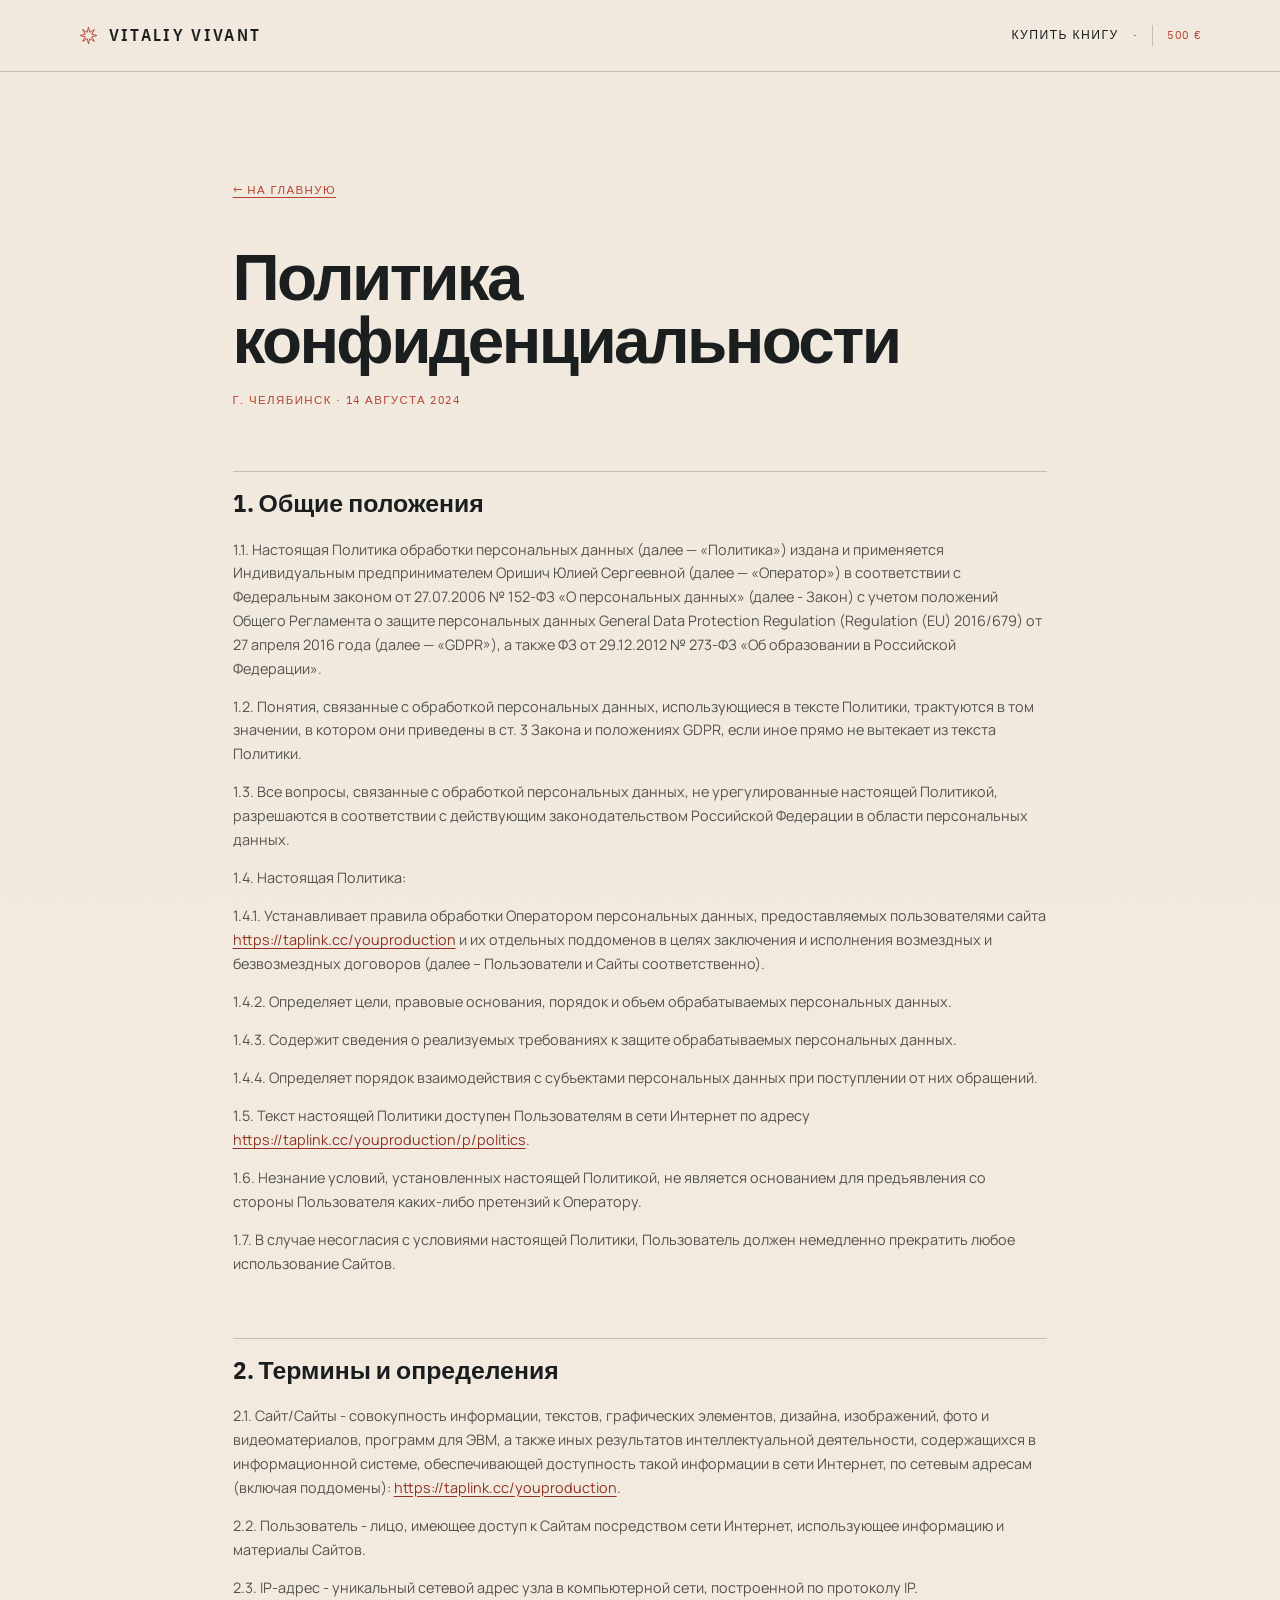
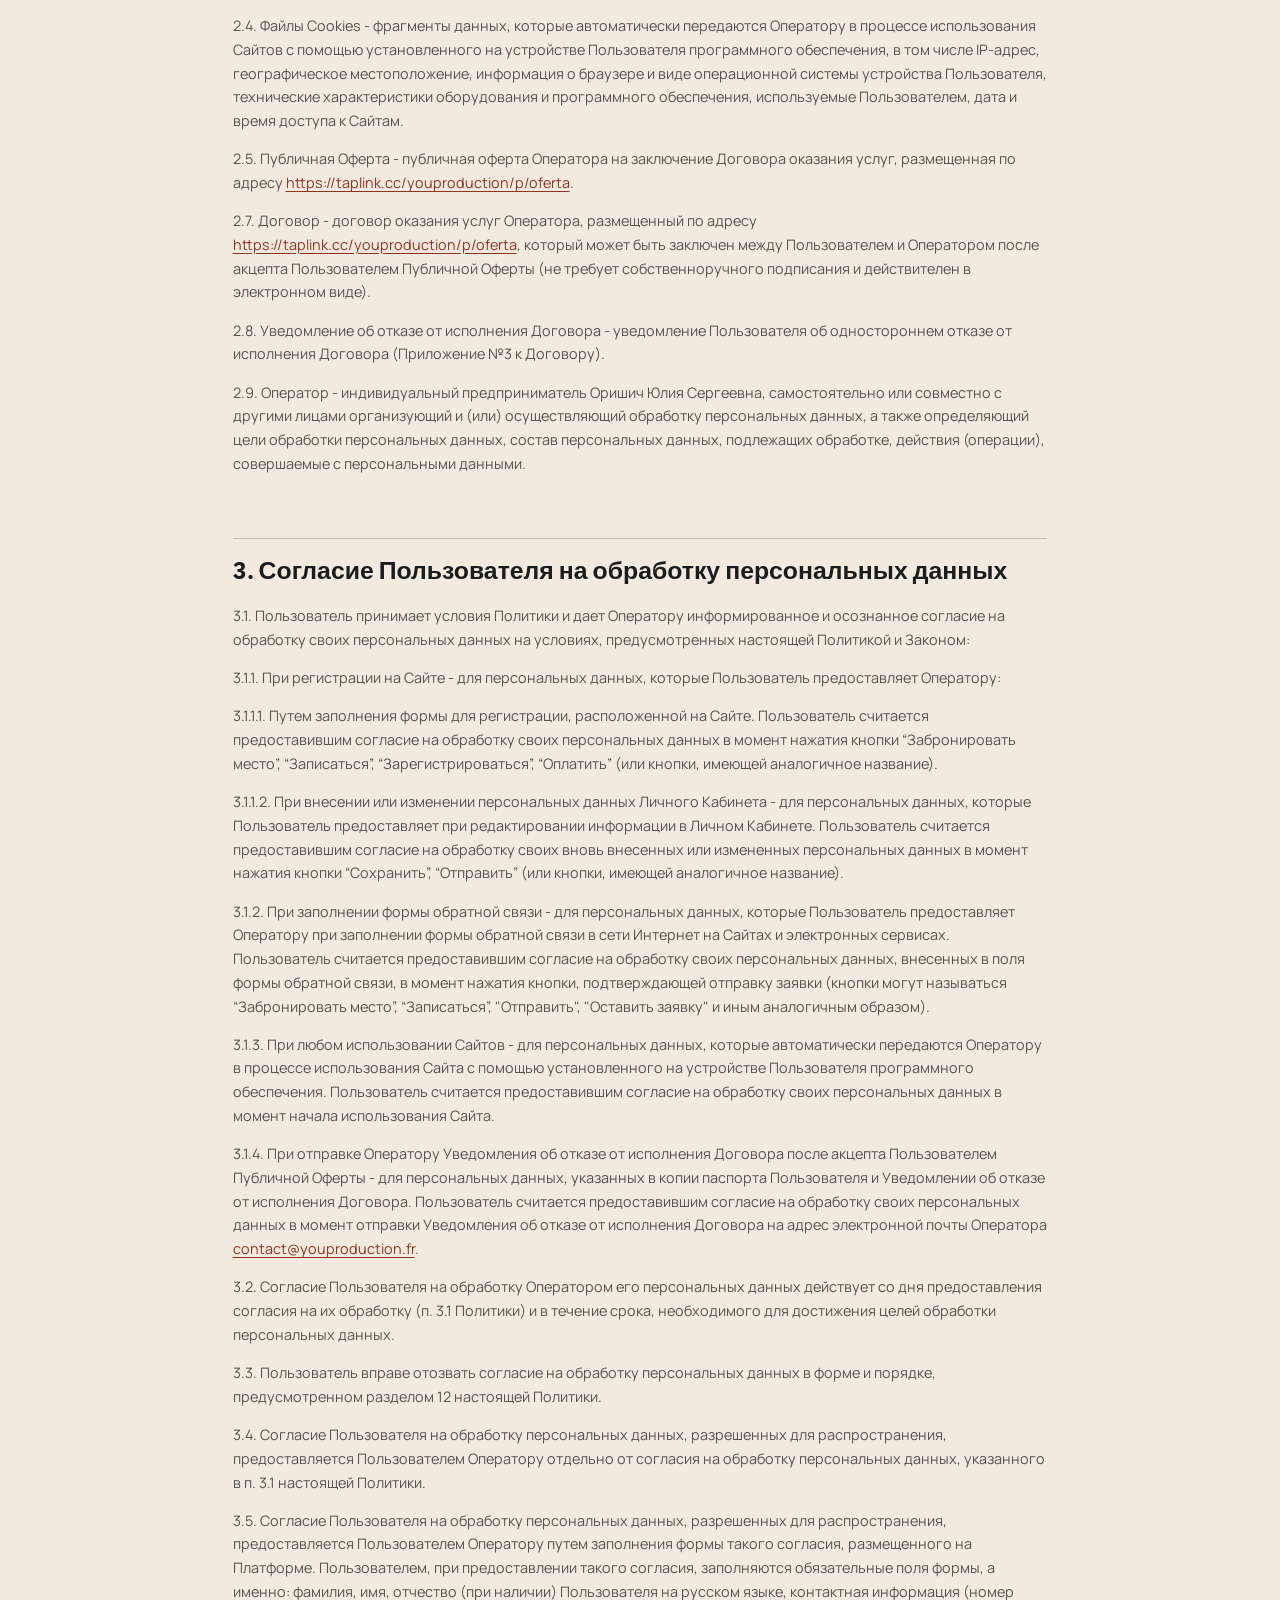
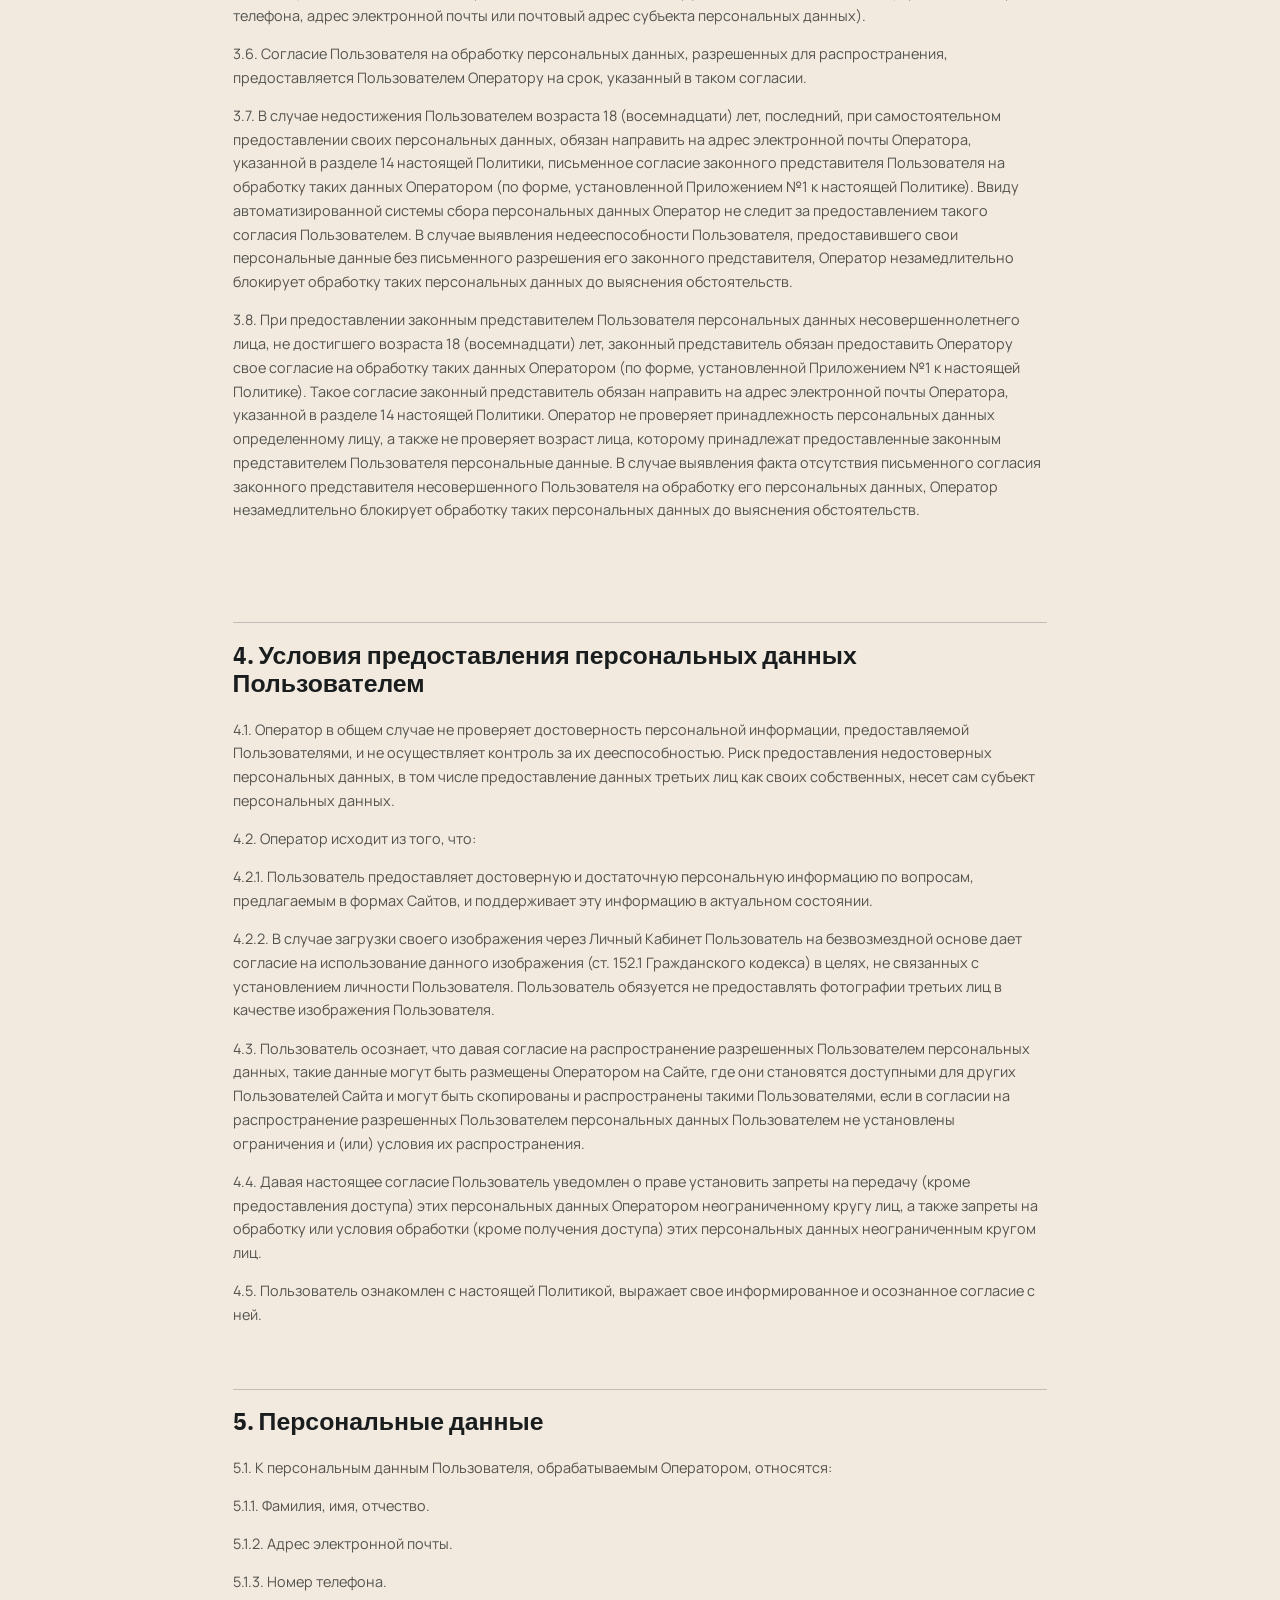
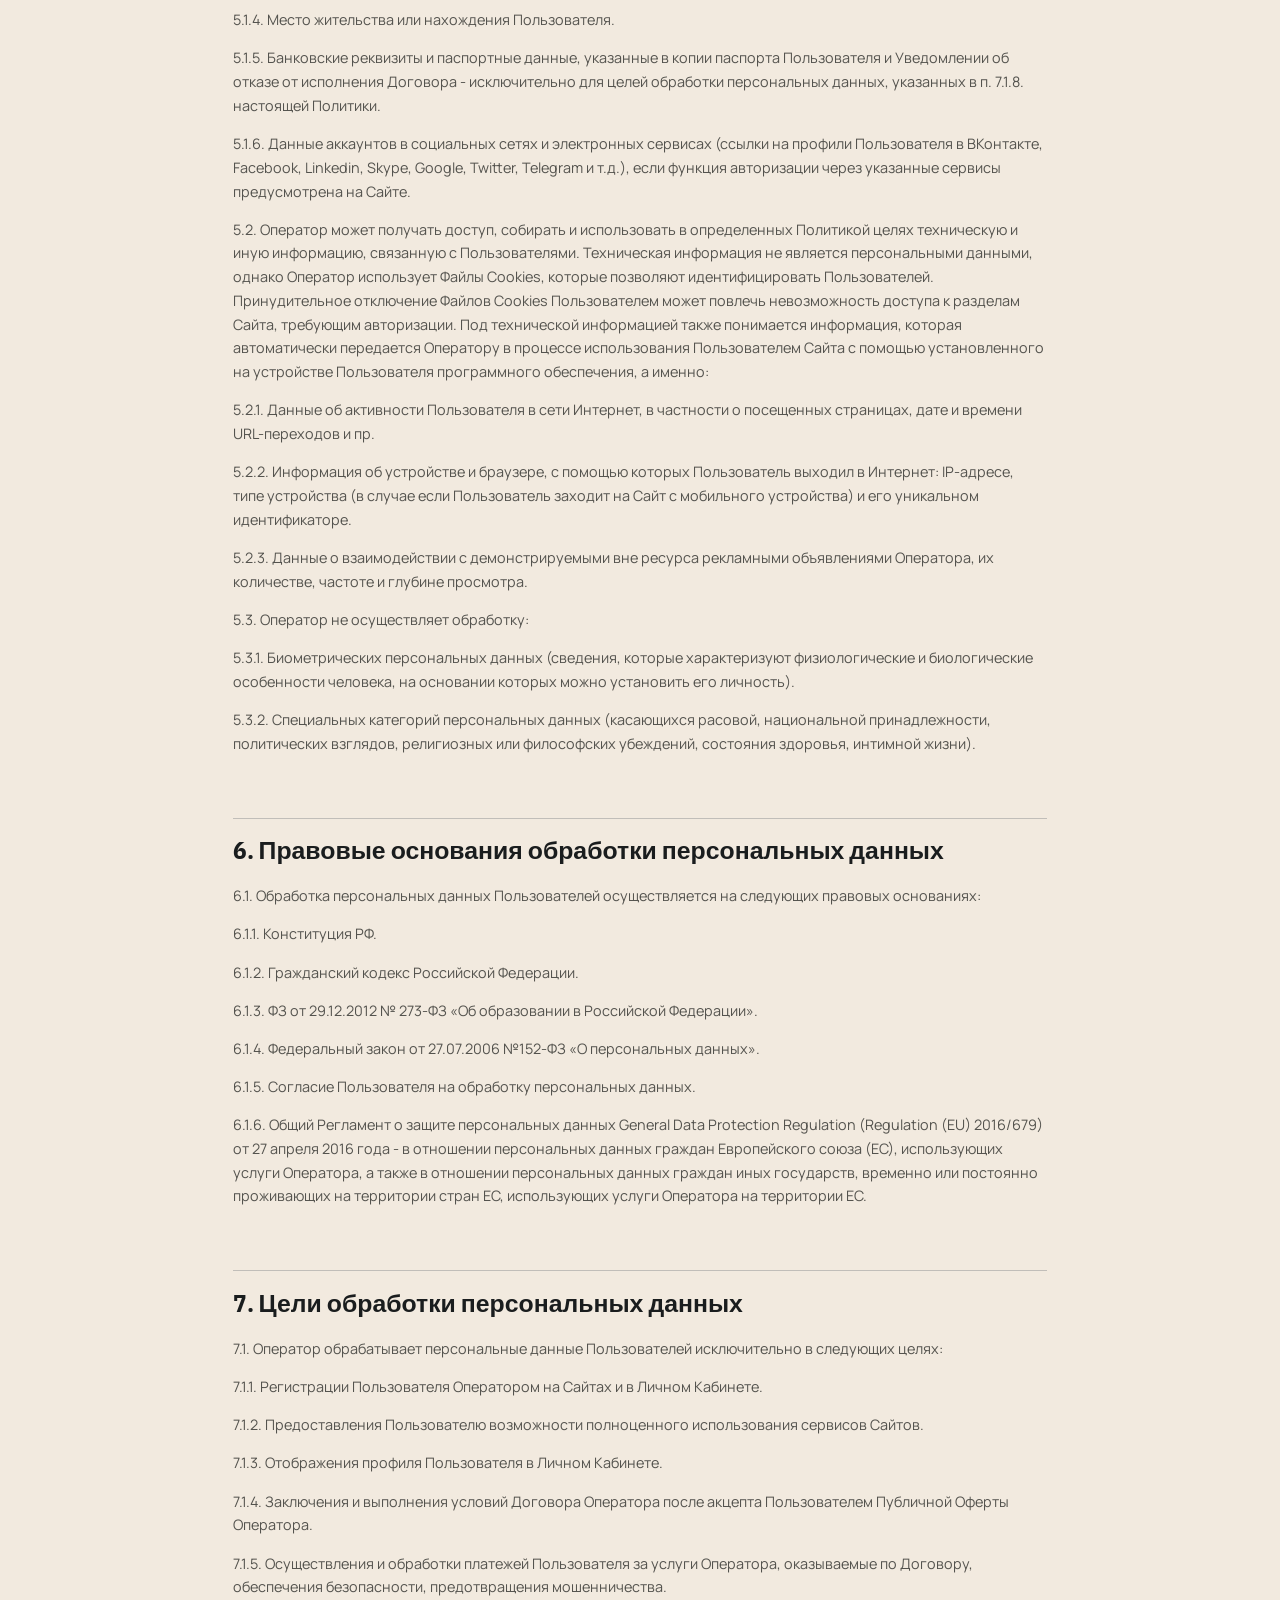
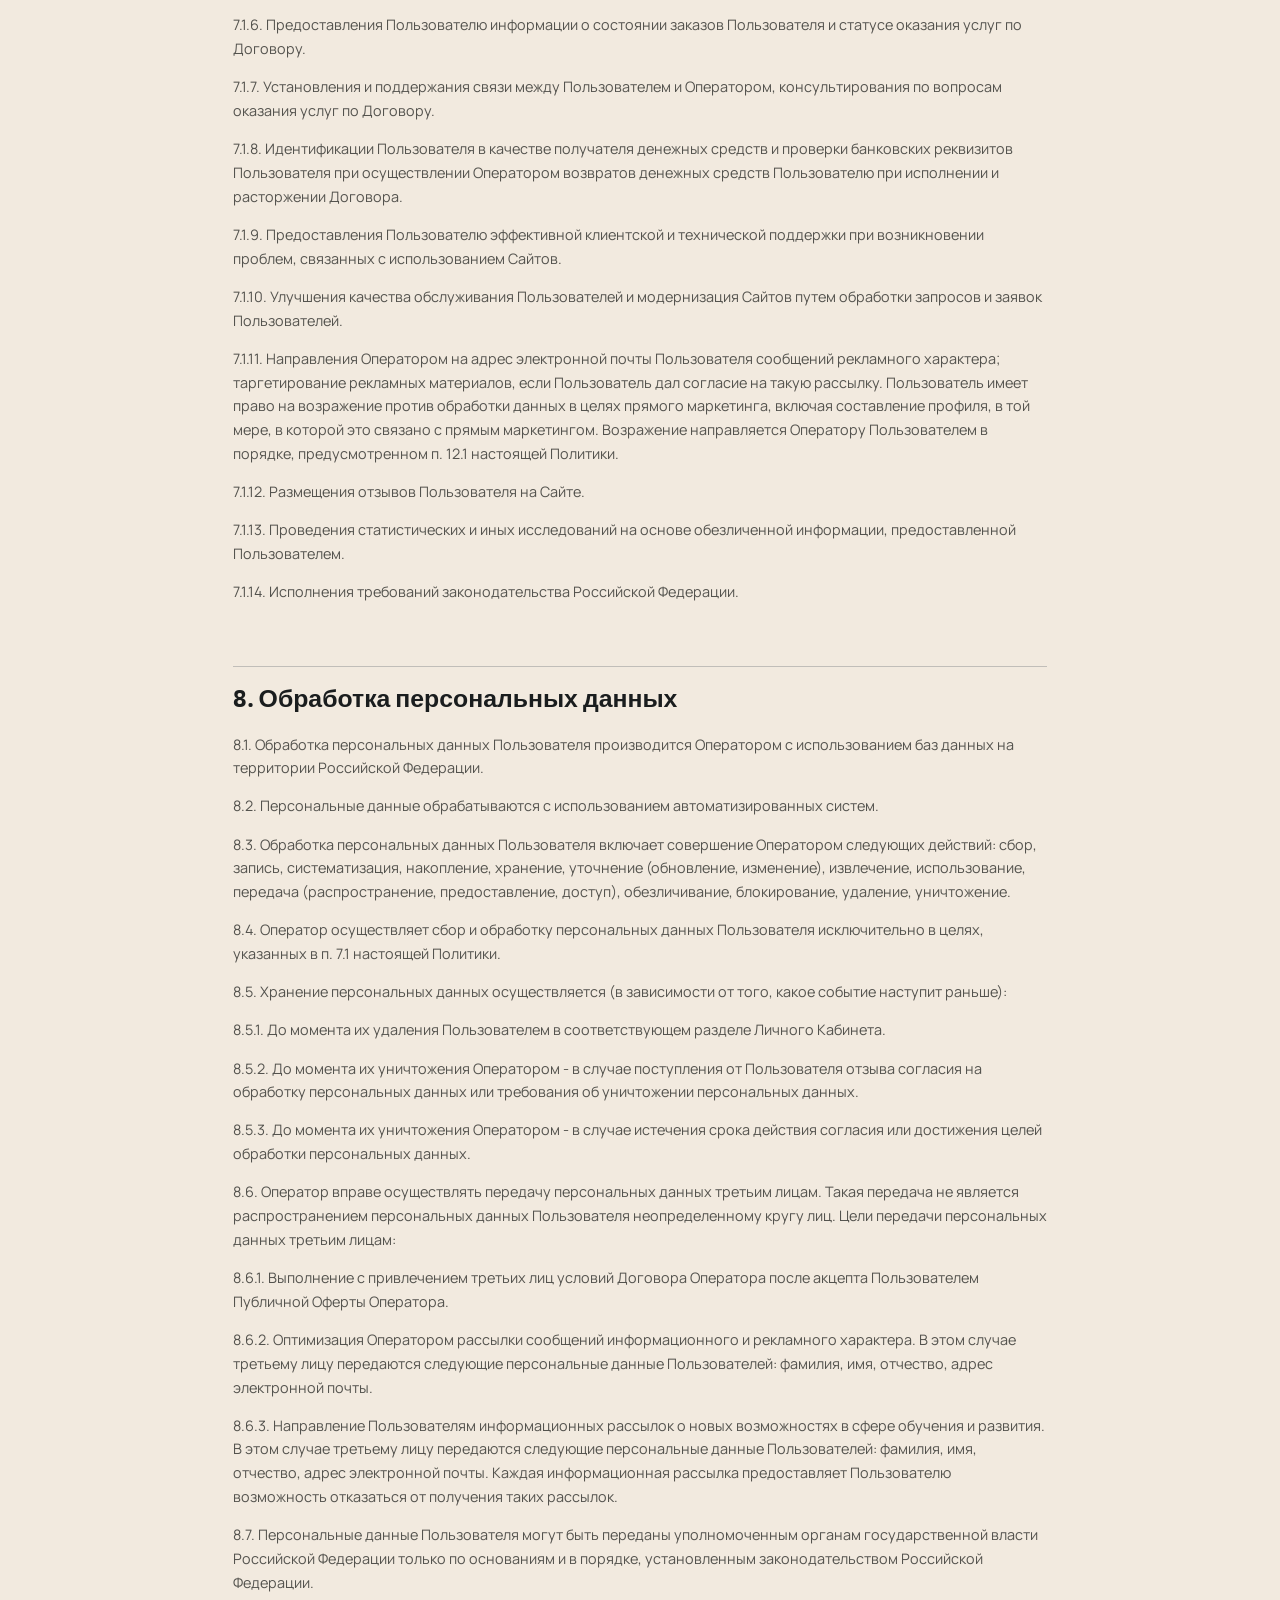
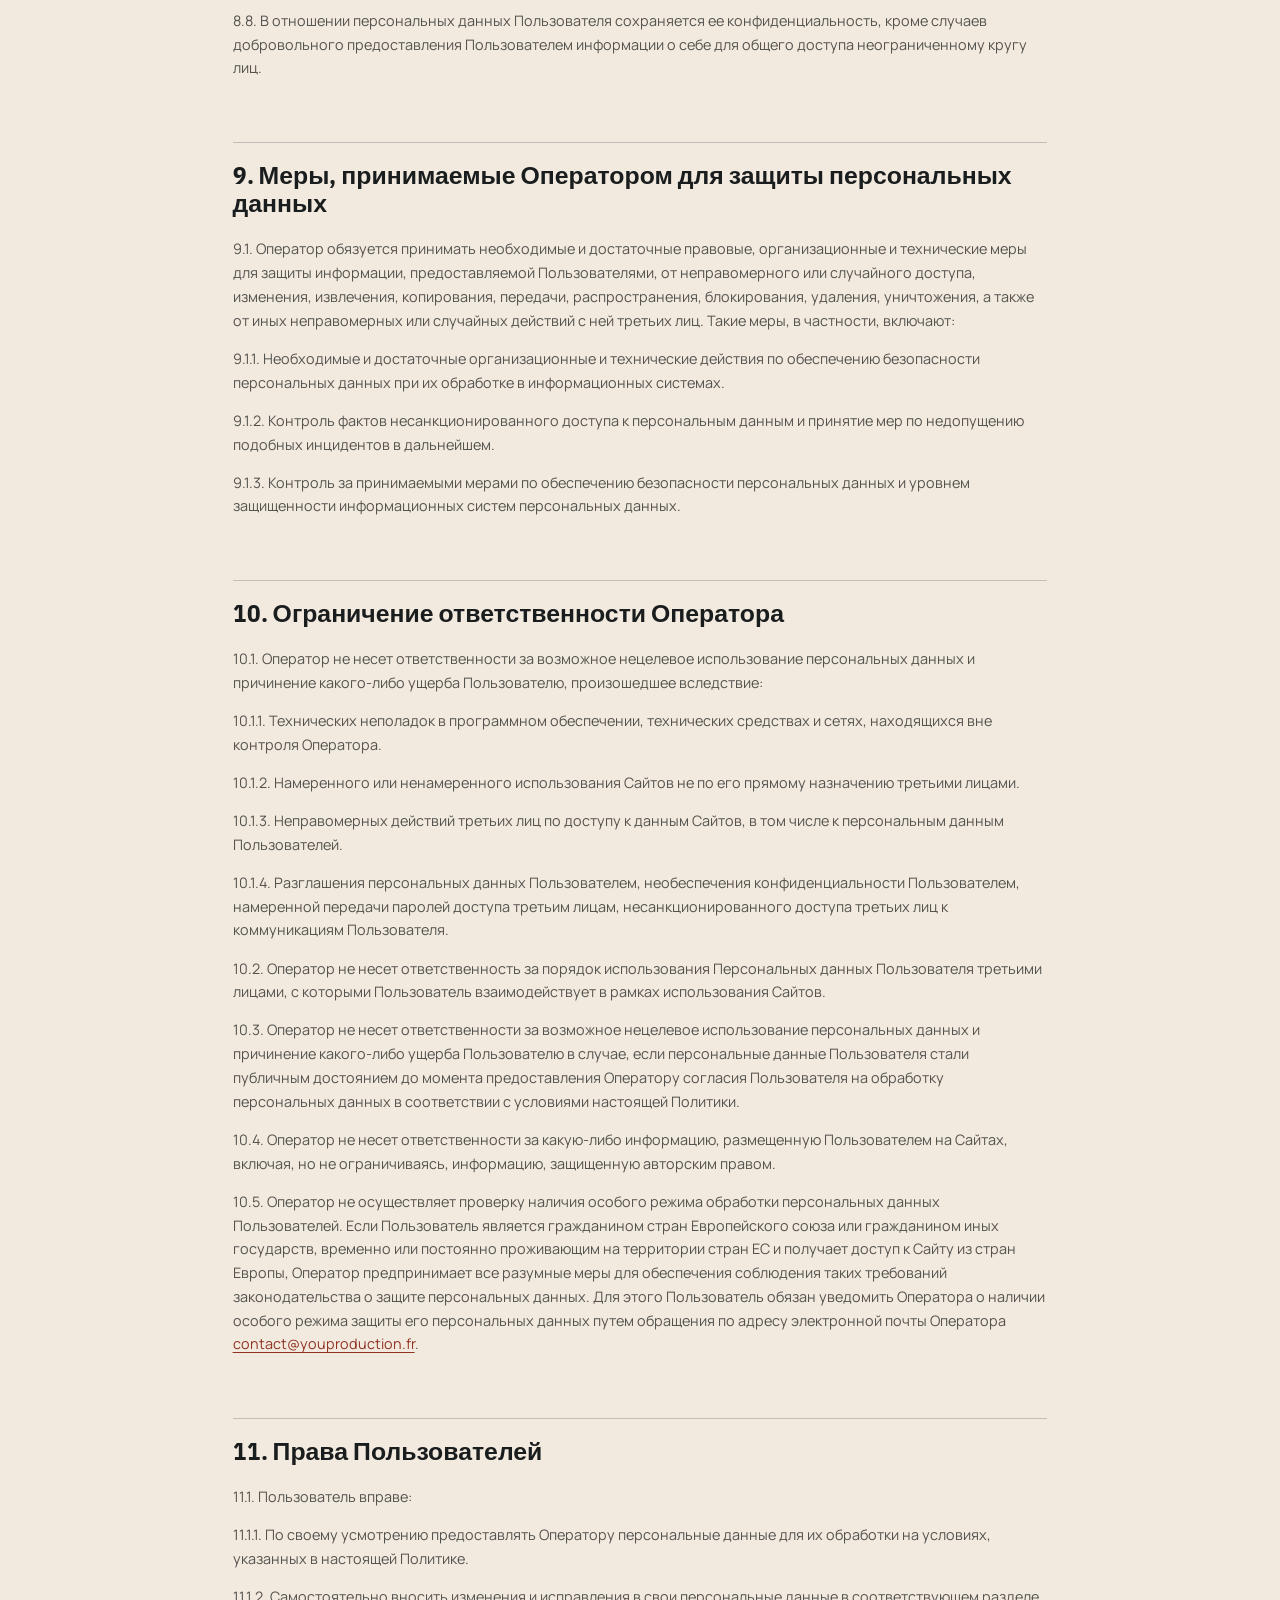
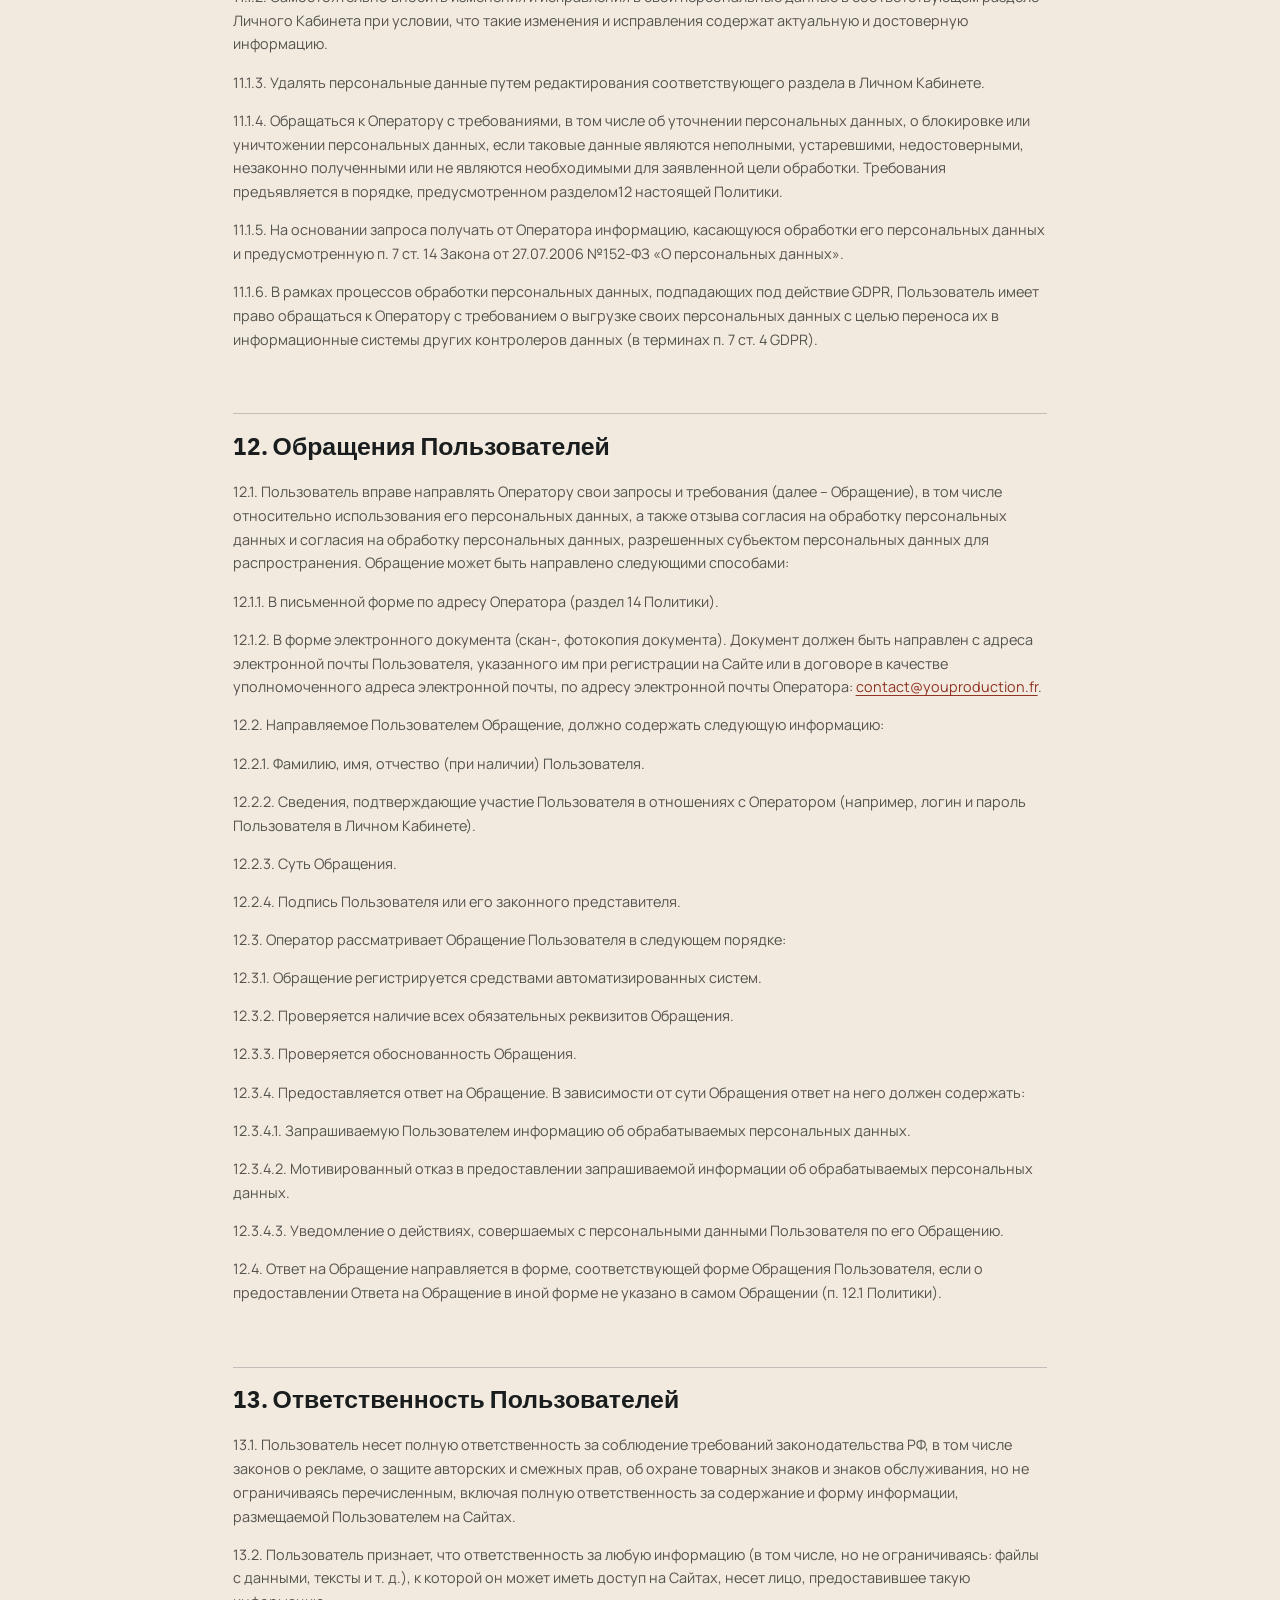
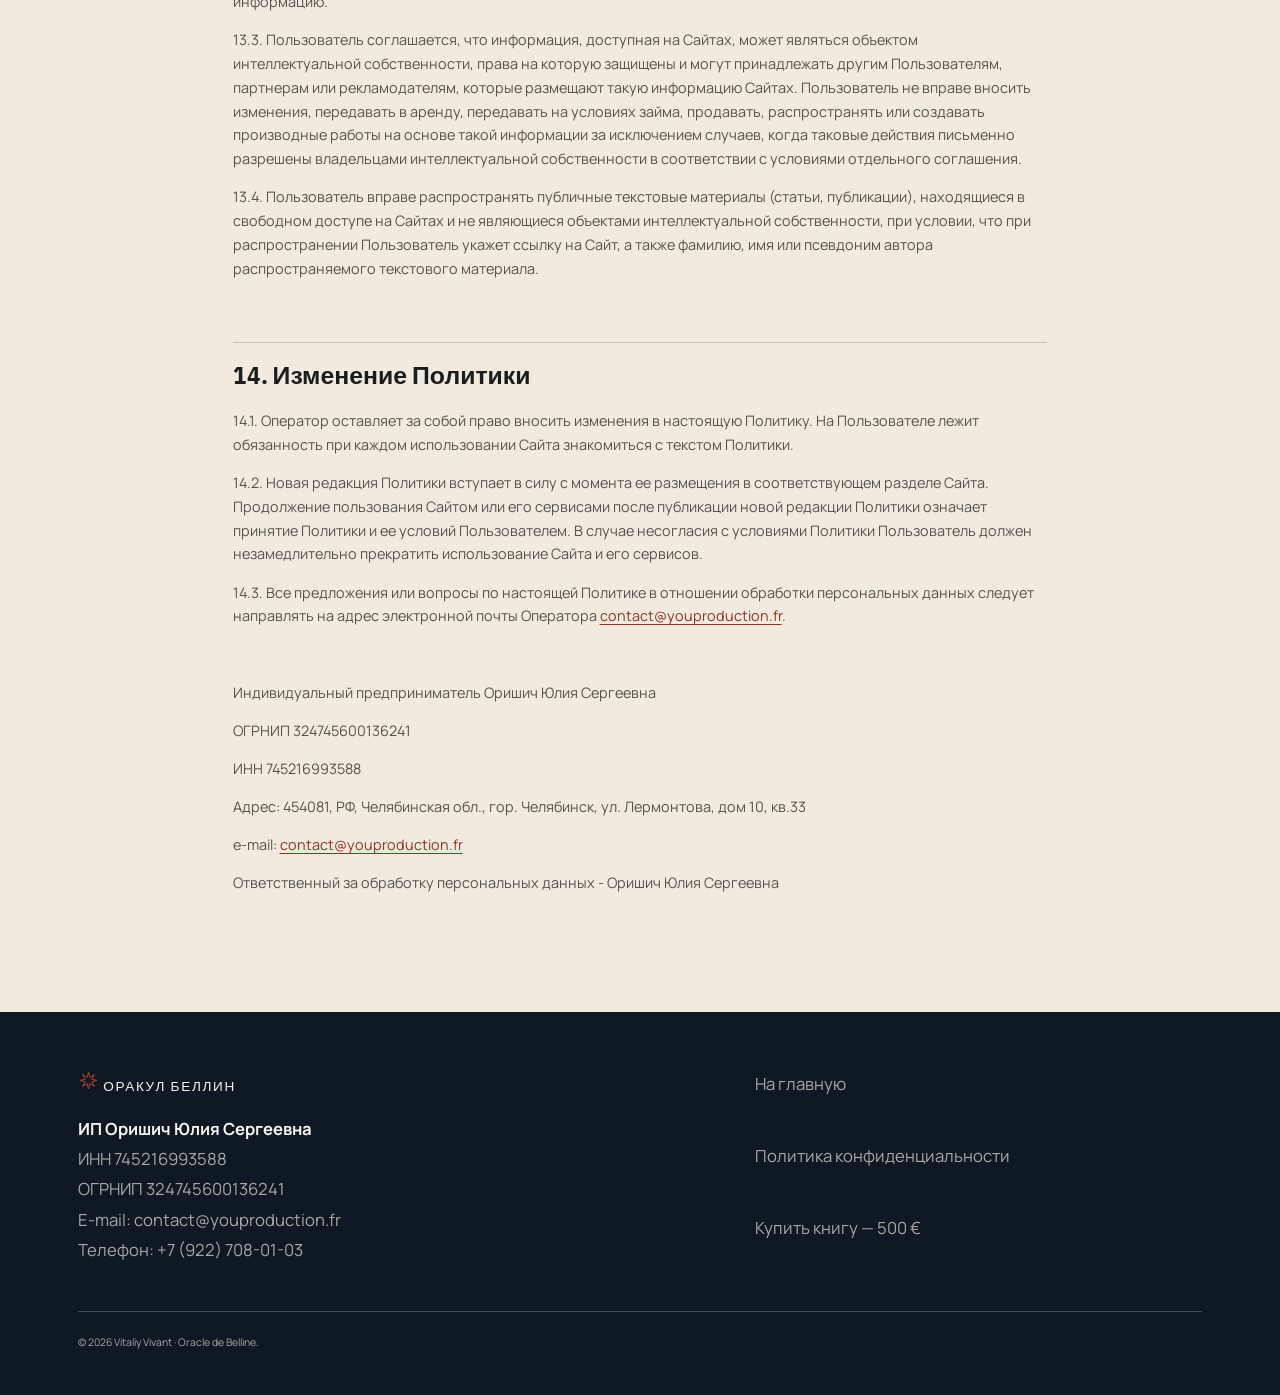
==== privacy.html @ fb10a288 "Add files via upload" ====
<!doctype html>
<html lang="ru">
<head>
<meta charset="utf-8">
<meta name="viewport" content="width=device-width, initial-scale=1">
<title>Политика конфиденциальности — Оракул Беллин</title>
<meta name="robots" content="noindex">
<meta name="theme-color" content="#f2eadf">
<link rel="icon" href="data:image/svg+xml,%3Csvg xmlns='http://www.w3.org/2000/svg' viewBox='0 0 200 200'%3E%3Crect width='200' height='200' fill='%23152436'/%3E%3Cpath d='M100 20 112.6 69.5 156.6 43.4 130.5 87.4 180 100 130.5 112.6 156.6 156.6 112.6 130.5 100 180 87.4 130.5 43.4 156.6 69.5 112.6 20 100 69.5 87.4 43.4 43.4 87.4 69.5Z' fill='none' stroke='%23c6a24c' stroke-width='6' stroke-linejoin='round'/%3E%3C/svg%3E">
<link rel="preconnect" href="https://fonts.googleapis.com">
<link rel="preconnect" href="https://fonts.gstatic.com" crossorigin>
<link href="https://fonts.googleapis.com/css2?family=IBM+Plex+Sans+Condensed:wght@400;500;600;700&family=Manrope:wght@400;500;600&display=swap" rel="stylesheet">
<link rel="stylesheet" href="assets/css/styles.css">
</head>
<body>
<header class="site-header is-stuck">
  <div class="wrap">
    <a class="brand" href="index.html"><svg class="star-mini" viewBox="0 0 200 200" aria-hidden="true"><path d="M100 20 112.6 69.5 156.6 43.4 130.5 87.4 180 100 130.5 112.6 156.6 156.6 112.6 130.5 100 180 87.4 130.5 43.4 156.6 69.5 112.6 20 100 69.5 87.4 43.4 43.4 87.4 69.5Z" fill="none" stroke="currentColor" stroke-width="9" stroke-linejoin="round"/></svg> Vitaliy&nbsp;Vivant</a>
    <a class="nav-cta" href="index.html#buy"><span class="lbl">Купить книгу</span> · <span class="price">500&nbsp;€</span></a>
  </div>
</header>

<main class="doc">
  <div class="wrap">
    <a class="back" href="index.html">← На главную</a>
    <h1>Политика конфиденциальности</h1>
    <div class="doc-meta">г. Челябинск · 14 августа 2024</div>
<h2>1. Общие положения</h2>
<p>1.1. Настоящая Политика обработки персональных данных (далее — «Политика») издана и применяется Индивидуальным предпринимателем Оришич Юлией Сергеевной (далее — «Оператор») в соответствии с Федеральным законом от 27.07.2006 № 152-ФЗ «О персональных данных» (далее - Закон) с учетом положений Общего Регламента о защите персональных данных General Data Protection Regulation (Regulation (EU) 2016/679) от 27 апреля 2016 года (далее — «GDPR»), а также ФЗ от 29.12.2012 № 273-ФЗ «Об образовании в Российской Федерации».</p>
<p>1.2. Понятия, связанные с обработкой персональных данных, использующиеся в тексте Политики, трактуются в том значении, в котором они приведены в ст. 3 Закона и положениях GDPR, если иное прямо не вытекает из текста Политики.</p>
<p>1.3. Все вопросы, связанные с обработкой персональных данных, не урегулированные настоящей Политикой, разрешаются в соответствии с действующим законодательством Российской Федерации в области персональных данных.</p>
<p>1.4. Настоящая Политика:</p>
<p>1.4.1. Устанавливает правила обработки Оператором персональных данных, предоставляемых пользователями сайта <a href="https://taplink.cc/youproduction" target="_blank" rel="noopener">https://taplink.cc/youproduction</a> и их отдельных поддоменов в целях заключения и исполнения возмездных и безвозмездных договоров (далее – Пользователи и Сайты соответственно).</p>
<p>1.4.2. Определяет цели, правовые основания, порядок и объем обрабатываемых персональных данных.</p>
<p>1.4.3. Содержит сведения о реализуемых требованиях к защите обрабатываемых персональных данных.</p>
<p>1.4.4. Определяет порядок взаимодействия с субъектами персональных данных при поступлении от них обращений.</p>
<p>1.5. Текст настоящей Политики доступен Пользователям в сети Интернет по адресу <a href="https://taplink.cc/youproduction/p/politics" target="_blank" rel="noopener">https://taplink.cc/youproduction/p/politics</a>.</p>
<p>1.6. Незнание условий, установленных настоящей Политикой, не является основанием для предъявления со стороны Пользователя каких-либо претензий к Оператору.</p>
<p>1.7. В случае несогласия с условиями настоящей Политики, Пользователь должен немедленно прекратить любое использование Сайтов.</p>
<h2>2. Термины и определения</h2>
<p>2.1. Сайт/Сайты - совокупность информации, текстов, графических элементов, дизайна, изображений, фото и видеоматериалов, программ для ЭВМ, а также иных результатов интеллектуальной деятельности, содержащихся в информационной системе, обеспечивающей доступность такой информации в сети Интернет, по сетевым адресам (включая поддомены): <a href="https://taplink.cc/youproduction" target="_blank" rel="noopener">https://taplink.cc/youproduction</a>.</p>
<p>2.2. Пользователь - лицо, имеющее доступ к Сайтам посредством сети Интернет, использующее информацию и материалы Сайтов.</p>
<p>2.3. IP-адрес - уникальный сетевой адрес узла в компьютерной сети, построенной по протоколу IP.</p>
<p>2.4. Файлы Cookies - фрагменты данных, которые автоматически передаются Оператору в процессе использования Сайтов с помощью установленного на устройстве Пользователя программного обеспечения, в том числе IP-адрес, географическое местоположение, информация о браузере и виде операционной системы устройства Пользователя, технические характеристики оборудования и программного обеспечения, используемые Пользователем, дата и время доступа к Сайтам.</p>
<p>2.5. Публичная Оферта - публичная оферта Оператора на заключение Договора оказания услуг, размещенная по адресу <a href="https://taplink.cc/youproduction/p/oferta" target="_blank" rel="noopener">https://taplink.cc/youproduction/p/oferta</a>.</p>
<p>2.7. Договор - договор оказания услуг Оператора, размещенный по адресу <a href="https://taplink.cc/youproduction/p/oferta" target="_blank" rel="noopener">https://taplink.cc/youproduction/p/oferta</a>, который может быть заключен между Пользователем и Оператором после акцепта Пользователем Публичной Оферты (не требует собственноручного подписания и действителен в электронном виде).</p>
<p>2.8. Уведомление об отказе от исполнения Договора - уведомление Пользователя об одностороннем отказе от исполнения Договора (Приложение №3 к Договору).</p>
<p>2.9. Оператор - индивидуальный предприниматель Оришич Юлия Сергеевна, самостоятельно или совместно с другими лицами организующий и (или) осуществляющий обработку персональных данных, а также определяющий цели обработки персональных данных, состав персональных данных, подлежащих обработке, действия (операции), совершаемые с персональными данными.</p>
<h2>3. Согласие Пользователя на обработку персональных данных</h2>
<p>3.1. Пользователь принимает условия Политики и дает Оператору информированное и осознанное согласие на обработку своих персональных данных на условиях, предусмотренных настоящей Политикой и Законом:</p>
<p>3.1.1. При регистрации на Сайте - для персональных данных, которые Пользователь предоставляет Оператору:</p>
<p>3.1.1.1. Путем заполнения формы для регистрации, расположенной на Сайте. Пользователь считается предоставившим согласие на обработку своих персональных данных в момент нажатия кнопки “Забронировать место”, “Записаться”, “Зарегистрироваться”, “Оплатить” (или кнопки, имеющей аналогичное название).</p>
<p>3.1.1.2. При внесении или изменении персональных данных Личного Кабинета - для персональных данных, которые Пользователь предоставляет при редактировании информации в Личном Кабинете. Пользователь считается предоставившим согласие на обработку своих вновь внесенных или измененных персональных данных в момент нажатия кнопки “Сохранить”, “Отправить” (или кнопки, имеющей аналогичное название).</p>
<p>3.1.2. При заполнении формы обратной связи - для персональных данных, которые Пользователь предоставляет Оператору при заполнении формы обратной связи в сети Интернет на Сайтах и электронных сервисах. Пользователь считается предоставившим согласие на обработку своих персональных данных, внесенных в поля формы обратной связи, в момент нажатия кнопки, подтверждающей отправку заявки (кнопки могут называться “Забронировать место”, “Записаться”, "Отправить", "Оставить заявку" и иным аналогичным образом).</p>
<p>3.1.3. При любом использовании Сайтов - для персональных данных, которые автоматически передаются Оператору в процессе использования Сайта с помощью установленного на устройстве Пользователя программного обеспечения. Пользователь считается предоставившим согласие на обработку своих персональных данных в момент начала использования Сайта.</p>
<p>3.1.4. При отправке Оператору Уведомления об отказе от исполнения Договора после акцепта Пользователем Публичной Оферты - для персональных данных, указанных в копии паспорта Пользователя и Уведомлении об отказе от исполнения Договора. Пользователь считается предоставившим согласие на обработку своих персональных данных в момент отправки Уведомления об отказе от исполнения Договора на адрес электронной почты Оператора <a href="mailto:contact@youproduction.fr">contact@youproduction.fr</a>.</p>
<p>3.2. Согласие Пользователя на обработку Оператором его персональных данных действует со дня предоставления согласия на их обработку (п. 3.1 Политики) и в течение срока, необходимого для достижения целей обработки персональных данных.</p>
<p>3.3. Пользователь вправе отозвать согласие на обработку персональных данных в форме и порядке, предусмотренном разделом 12 настоящей Политики.</p>
<p>3.4. Согласие Пользователя на обработку персональных данных, разрешенных для распространения, предоставляется Пользователем Оператору отдельно от согласия на обработку персональных данных, указанного в п. 3.1 настоящей Политики.</p>
<p>3.5. Согласие Пользователя на обработку персональных данных, разрешенных для распространения, предоставляется Пользователем Оператору путем заполнения формы такого согласия, размещенного на Платформе. Пользователем, при предоставлении такого согласия, заполняются обязательные поля формы, а именно: фамилия, имя, отчество (при наличии) Пользователя на русском языке, контактная информация (номер телефона, адрес электронной почты или почтовый адрес субъекта персональных данных).</p>
<p>3.6. Согласие Пользователя на обработку персональных данных, разрешенных для распространения, предоставляется Пользователем Оператору на срок, указанный в таком согласии.</p>
<p>3.7. В случае недостижения Пользователем возраста 18 (восемнадцати) лет, последний, при самостоятельном предоставлении своих персональных данных, обязан направить на адрес электронной почты Оператора, указанной в разделе 14 настоящей Политики, письменное согласие законного представителя Пользователя на обработку таких данных Оператором (по форме, установленной Приложением №1 к настоящей Политике). Ввиду автоматизированной системы сбора персональных данных Оператор не следит за предоставлением такого согласия Пользователем. В случае выявления недееспособности Пользователя, предоставившего свои персональные данные без письменного разрешения его законного представителя, Оператор незамедлительно блокирует обработку таких персональных данных до выяснения обстоятельств.</p>
<p>3.8. При предоставлении законным представителем Пользователя персональных данных несовершеннолетнего лица, не достигшего возраста 18 (восемнадцати) лет, законный представитель обязан предоставить Оператору свое согласие на обработку таких данных Оператором (по форме, установленной Приложением №1 к настоящей Политике). Такое согласие законный представитель обязан направить на адрес электронной почты Оператора, указанной в разделе 14 настоящей Политики. Оператор не проверяет принадлежность персональных данных определенному лицу, а также не проверяет возраст лица, которому принадлежат предоставленные законным представителем Пользователя персональные данные. В случае выявления факта отсутствия письменного согласия законного представителя несовершенного Пользователя на обработку его персональных данных, Оператор незамедлительно блокирует обработку таких персональных данных до выяснения обстоятельств.</p>
<p>‌</p>
<h2>4. Условия предоставления персональных данных Пользователем</h2>
<p>4.1. Оператор в общем случае не проверяет достоверность персональной информации, предоставляемой Пользователями, и не осуществляет контроль за их дееспособностью. Риск предоставления недостоверных персональных данных, в том числе предоставление данных третьих лиц как своих собственных, несет сам субъект персональных данных.</p>
<p>4.2. Оператор исходит из того, что:</p>
<p>4.2.1. Пользователь предоставляет достоверную и достаточную персональную информацию по вопросам, предлагаемым в формах Сайтов, и поддерживает эту информацию в актуальном состоянии.</p>
<p>4.2.2. В случае загрузки своего изображения через Личный Кабинет Пользователь на безвозмездной основе дает согласие на использование данного изображения (ст. 152.1 Гражданского кодекса) в целях, не связанных с установлением личности Пользователя. Пользователь обязуется не предоставлять фотографии третьих лиц в качестве изображения Пользователя.</p>
<p>4.3. Пользователь осознает, что давая согласие на распространение разрешенных Пользователем персональных данных, такие данные могут быть размещены Оператором на Сайте, где они становятся доступными для других Пользователей Сайта и могут быть скопированы и распространены такими Пользователями, если в согласии на распространение разрешенных Пользователем персональных данных Пользователем не установлены ограничения и (или) условия их распространения.</p>
<p>4.4. Давая настоящее согласие Пользователь уведомлен о праве установить запреты на передачу (кроме предоставления доступа) этих персональных данных Оператором неограниченному кругу лиц, а также запреты на обработку или условия обработки (кроме получения доступа) этих персональных данных неограниченным кругом лиц.</p>
<p>4.5. Пользователь ознакомлен с настоящей Политикой, выражает свое информированное и осознанное согласие с ней.</p>
<h2>5. Персональные данные</h2>
<p>5.1. К персональным данным Пользователя, обрабатываемым Оператором, относятся:</p>
<p>5.1.1. Фамилия, имя, отчество.</p>
<p>5.1.2. Адрес электронной почты.</p>
<p>5.1.3. Номер телефона.</p>
<p>5.1.4. Место жительства или нахождения Пользователя.</p>
<p>5.1.5. Банковские реквизиты и паспортные данные, указанные в копии паспорта Пользователя и Уведомлении об отказе от исполнения Договора - исключительно для целей обработки персональных данных, указанных в п. 7.1.8. настоящей Политики.</p>
<p>5.1.6. Данные аккаунтов в социальных сетях и электронных сервисах (ссылки на профили Пользователя в ВКонтакте, Facebook, Linkedin, Skype, Google, Twitter, Telegram и т.д.), если функция авторизации через указанные сервисы предусмотрена на Сайте.</p>
<p>5.2. Оператор может получать доступ, собирать и использовать в определенных Политикой целях техническую и иную информацию, связанную с Пользователями. Техническая информация не является персональными данными, однако Оператор использует Файлы Cookies, которые позволяют идентифицировать Пользователей. Принудительное отключение Файлов Cookies Пользователем может повлечь невозможность доступа к разделам Сайта, требующим авторизации. Под технической информацией также понимается информация, которая автоматически передается Оператору в процессе использования Пользователем Сайта с помощью установленного на устройстве Пользователя программного обеспечения, а именно:</p>
<p>5.2.1. Данные об активности Пользователя в сети Интернет, в частности о посещенных страницах, дате и времени URL-переходов и пр.</p>
<p>5.2.2. Информация об устройстве и браузере, с помощью которых Пользователь выходил в Интернет: IP-адресе, типе устройства (в случае если Пользователь заходит на Сайт с мобильного устройства) и его уникальном идентификаторе.</p>
<p>5.2.3. Данные о взаимодействии с демонстрируемыми вне ресурса рекламными объявлениями Оператора, их количестве, частоте и глубине просмотра.</p>
<p>5.3. Оператор не осуществляет обработку:</p>
<p>5.3.1. Биометрических персональных данных (сведения, которые характеризуют физиологические и биологические особенности человека, на основании которых можно установить его личность).</p>
<p>5.3.2. Специальных категорий персональных данных (касающихся расовой, национальной принадлежности, политических взглядов, религиозных или философских убеждений, состояния здоровья, интимной жизни).</p>
<h2>6. Правовые основания обработки персональных данных</h2>
<p>6.1. Обработка персональных данных Пользователей осуществляется на следующих правовых основаниях:</p>
<p>6.1.1. Конституция РФ.</p>
<p>6.1.2. Гражданский кодекс Российской Федерации.</p>
<p>6.1.3. ФЗ от 29.12.2012 № 273-ФЗ «Об образовании в Российской Федерации».</p>
<p>6.1.4. Федеральный закон от 27.07.2006 №152-ФЗ «О персональных данных».</p>
<p>6.1.5. Согласие Пользователя на обработку персональных данных.</p>
<p>6.1.6. Общий Регламент о защите персональных данных General Data Protection Regulation (Regulation (EU) 2016/679) от 27 апреля 2016 года - в отношении персональных данных граждан Европейского союза (ЕС), использующих услуги Оператора, а также в отношении персональных данных граждан иных государств, временно или постоянно проживающих на территории стран ЕС, использующих услуги Оператора на территории ЕС.</p>
<h2>7. Цели обработки персональных данных</h2>
<p>7.1. Оператор обрабатывает персональные данные Пользователей исключительно в следующих целях:</p>
<p>7.1.1. Регистрации Пользователя Оператором на Сайтах и в Личном Кабинете.</p>
<p>7.1.2. Предоставления Пользователю возможности полноценного использования сервисов Сайтов.</p>
<p>7.1.3. Отображения профиля Пользователя в Личном Кабинете.</p>
<p>7.1.4. Заключения и выполнения условий Договора Оператора после акцепта Пользователем Публичной Оферты Оператора.</p>
<p>7.1.5. Осуществления и обработки платежей Пользователя за услуги Оператора, оказываемые по Договору, обеспечения безопасности, предотвращения мошенничества.</p>
<p>7.1.6. Предоставления Пользователю информации о состоянии заказов Пользователя и статусе оказания услуг по Договору.</p>
<p>7.1.7. Установления и поддержания связи между Пользователем и Оператором, консультирования по вопросам оказания услуг по Договору.</p>
<p>7.1.8. Идентификации Пользователя в качестве получателя денежных средств и проверки банковских реквизитов Пользователя при осуществлении Оператором возвратов денежных средств Пользователю при исполнении и расторжении Договора.</p>
<p>7.1.9. Предоставления Пользователю эффективной клиентской и технической поддержки при возникновении проблем, связанных с использованием Сайтов.</p>
<p>7.1.10. Улучшения качества обслуживания Пользователей и модернизация Сайтов путем обработки запросов и заявок Пользователей.</p>
<p>7.1.11. Направления Оператором на адрес электронной почты Пользователя сообщений рекламного характера; таргетирование рекламных материалов, если Пользователь дал согласие на такую рассылку. Пользователь имеет право на возражение против обработки данных в целях прямого маркетинга, включая составление профиля, в той мере, в которой это связано с прямым маркетингом. Возражение направляется Оператору Пользователем в порядке, предусмотренном п. 12.1 настоящей Политики.</p>
<p>7.1.12. Размещения отзывов Пользователя на Сайте.</p>
<p>7.1.13. Проведения статистических и иных исследований на основе обезличенной информации, предоставленной Пользователем.</p>
<p>7.1.14. Исполнения требований законодательства Российской Федерации.</p>
<h2>8. Обработка персональных данных</h2>
<p>8.1. Обработка персональных данных Пользователя производится Оператором с использованием баз данных на территории Российской Федерации.</p>
<p>8.2. Персональные данные обрабатываются с использованием автоматизированных систем.</p>
<p>8.3. Обработка персональных данных Пользователя включает совершение Оператором следующих действий: сбор, запись, систематизация, накопление, хранение, уточнение (обновление, изменение), извлечение, использование, передача (распространение, предоставление, доступ), обезличивание, блокирование, удаление, уничтожение.</p>
<p>8.4. Оператор осуществляет сбор и обработку персональных данных Пользователя исключительно в целях, указанных в п. 7.1 настоящей Политики.</p>
<p>8.5. Хранение персональных данных осуществляется (в зависимости от того, какое событие наступит раньше):</p>
<p>8.5.1. До момента их удаления Пользователем в соответствующем разделе Личного Кабинета.</p>
<p>8.5.2. До момента их уничтожения Оператором - в случае поступления от Пользователя отзыва согласия на обработку персональных данных или требования об уничтожении персональных данных.</p>
<p>8.5.3. До момента их уничтожения Оператором - в случае истечения срока действия согласия или достижения целей обработки персональных данных.</p>
<p>8.6. Оператор вправе осуществлять передачу персональных данных третьим лицам. Такая передача не является распространением персональных данных Пользователя неопределенному кругу лиц. Цели передачи персональных данных третьим лицам:</p>
<p>8.6.1. Выполнение с привлечением третьих лиц условий Договора Оператора после акцепта Пользователем Публичной Оферты Оператора.</p>
<p>8.6.2. Оптимизация Оператором рассылки сообщений информационного и рекламного характера. В этом случае третьему лицу передаются следующие персональные данные Пользователей: фамилия, имя, отчество, адрес электронной почты.</p>
<p>8.6.3. Направление Пользователям информационных рассылок о новых возможностях в сфере обучения и развития. В этом случае третьему лицу передаются следующие персональные данные Пользователей: фамилия, имя, отчество, адрес электронной почты. Каждая информационная рассылка предоставляет Пользователю возможность отказаться от получения таких рассылок.</p>
<p>8.7. Персональные данные Пользователя могут быть переданы уполномоченным органам государственной власти Российской Федерации только по основаниям и в порядке, установленным законодательством Российской Федерации.</p>
<p>8.8. В отношении персональных данных Пользователя сохраняется ее конфиденциальность, кроме случаев добровольного предоставления Пользователем информации о себе для общего доступа неограниченному кругу лиц.</p>
<h2>9. Меры, принимаемые Оператором для защиты персональных данных</h2>
<p>9.1. Оператор обязуется принимать необходимые и достаточные правовые, организационные и технические меры для защиты информации, предоставляемой Пользователями, от неправомерного или случайного доступа, изменения, извлечения, копирования, передачи, распространения, блокирования, удаления, уничтожения, а также от иных неправомерных или случайных действий с ней третьих лиц. Такие меры, в частности, включают:</p>
<p>9.1.1. Необходимые и достаточные организационные и технические действия по обеспечению безопасности персональных данных при их обработке в информационных системах.</p>
<p>9.1.2. Контроль фактов несанкционированного доступа к персональным данным и принятие мер по недопущению подобных инцидентов в дальнейшем.</p>
<p>9.1.3. Контроль за принимаемыми мерами по обеспечению безопасности персональных данных и уровнем защищенности информационных систем персональных данных.</p>
<h2>10. Ограничение ответственности Оператора</h2>
<p>10.1. Оператор не несет ответственности за возможное нецелевое использование персональных данных и причинение какого-либо ущерба Пользователю, произошедшее вследствие:</p>
<p>10.1.1. Технических неполадок в программном обеспечении, технических средствах и сетях, находящихся вне контроля Оператора.</p>
<p>10.1.2. Намеренного или ненамеренного использования Сайтов не по его прямому назначению третьими лицами.</p>
<p>10.1.3. Неправомерных действий третьих лиц по доступу к данным Сайтов, в том числе к персональным данным Пользователей.</p>
<p>10.1.4. Разглашения персональных данных Пользователем, необеспечения конфиденциальности Пользователем, намеренной передачи паролей доступа третьим лицам, несанкционированного доступа третьих лиц к коммуникациям Пользователя.</p>
<p>10.2. Оператор не несет ответственность за порядок использования Персональных данных Пользователя третьими лицами, с которыми Пользователь взаимодействует в рамках использования Сайтов.</p>
<p>10.3. Оператор не несет ответственности за возможное нецелевое использование персональных данных и причинение какого-либо ущерба Пользователю в случае, если персональные данные Пользователя стали публичным достоянием до момента предоставления Оператору согласия Пользователя на обработку персональных данных в соответствии с условиями настоящей Политики.</p>
<p>10.4. Оператор не несет ответственности за какую-либо информацию, размещенную Пользователем на Сайтах, включая, но не ограничиваясь, информацию, защищенную авторским правом.</p>
<p>10.5. Оператор не осуществляет проверку наличия особого режима обработки персональных данных Пользователей. Если Пользователь является гражданином стран Европейского союза или гражданином иных государств, временно или постоянно проживающим на территории стран ЕС и получает доступ к Сайту из стран Европы, Оператор предпринимает все разумные меры для обеспечения соблюдения таких требований законодательства о защите персональных данных. Для этого Пользователь обязан уведомить Оператора о наличии особого режима защиты его персональных данных путем обращения по адресу электронной почты Оператора <a href="mailto:contact@youproduction.fr">contact@youproduction.fr</a>.</p>
<h2>11. Права Пользователей</h2>
<p>11.1. Пользователь вправе:</p>
<p>11.1.1. По своему усмотрению предоставлять Оператору персональные данные для их обработки на условиях, указанных в настоящей Политике.</p>
<p>11.1.2. Самостоятельно вносить изменения и исправления в свои персональные данные в соответствующем разделе Личного Кабинета при условии, что такие изменения и исправления содержат актуальную и достоверную информацию.</p>
<p>11.1.3. Удалять персональные данные путем редактирования соответствующего раздела в Личном Кабинете.</p>
<p>11.1.4. Обращаться к Оператору с требованиями, в том числе об уточнении персональных данных, о блокировке или уничтожении персональных данных, если таковые данные являются неполными, устаревшими, недостоверными, незаконно полученными или не являются необходимыми для заявленной цели обработки. Требования предъявляется в порядке, предусмотренном разделом12 настоящей Политики.</p>
<p>11.1.5. На основании запроса получать от Оператора информацию, касающуюся обработки его персональных данных и предусмотренную п. 7 ст. 14 Закона от 27.07.2006 №152-ФЗ «О персональных данных».</p>
<p>11.1.6. В рамках процессов обработки персональных данных, подпадающих под действие GDPR, Пользователь имеет право обращаться к Оператору с требованием о выгрузке своих персональных данных с целью переноса их в информационные системы других контролеров данных (в терминах п. 7 ст. 4 GDPR).</p>
<h2>12. Обращения Пользователей</h2>
<p>12.1. Пользователь вправе направлять Оператору свои запросы и требования (далее – Обращение), в том числе относительно использования его персональных данных, а также отзыва согласия на обработку персональных данных и согласия на обработку персональных данных, разрешенных субъектом персональных данных для распространения. Обращение может быть направлено следующими способами:</p>
<p>12.1.1. В письменной форме по адресу Оператора (раздел 14 Политики).</p>
<p>12.1.2. В форме электронного документа (скан-, фотокопия документа). Документ должен быть направлен с адреса электронной почты Пользователя, указанного им при регистрации на Сайте или в договоре в качестве уполномоченного адреса электронной почты, по адресу электронной почты Оператора: <a href="mailto:contact@youproduction.fr">contact@youproduction.fr</a>.</p>
<p>12.2. Направляемое Пользователем Обращение, должно содержать следующую информацию:</p>
<p>12.2.1. Фамилию, имя, отчество (при наличии) Пользователя.</p>
<p>12.2.2. Сведения, подтверждающие участие Пользователя в отношениях с Оператором (например, логин и пароль Пользователя в Личном Кабинете).</p>
<p>12.2.3. Суть Обращения.</p>
<p>12.2.4. Подпись Пользователя или его законного представителя.</p>
<p>12.3. Оператор рассматривает Обращение Пользователя в следующем порядке:</p>
<p>12.3.1. Обращение регистрируется средствами автоматизированных систем.</p>
<p>12.3.2. Проверяется наличие всех обязательных реквизитов Обращения.</p>
<p>12.3.3. Проверяется обоснованность Обращения.</p>
<p>12.3.4. Предоставляется ответ на Обращение. В зависимости от сути Обращения ответ на него должен содержать:</p>
<p>12.3.4.1. Запрашиваемую Пользователем информацию об обрабатываемых персональных данных.</p>
<p>12.3.4.2. Мотивированный отказ в предоставлении запрашиваемой информации об обрабатываемых персональных данных.</p>
<p>12.3.4.3. Уведомление о действиях, совершаемых с персональными данными Пользователя по его Обращению.</p>
<p>12.4. Ответ на Обращение направляется в форме, соответствующей форме Обращения Пользователя, если о предоставлении Ответа на Обращение в иной форме не указано в самом Обращении (п. 12.1 Политики).</p>
<h2>13. Ответственность Пользователей</h2>
<p>13.1. Пользователь несет полную ответственность за соблюдение требований законодательства РФ, в том числе законов о рекламе, о защите авторских и смежных прав, об охране товарных знаков и знаков обслуживания, но не ограничиваясь перечисленным, включая полную ответственность за содержание и форму информации, размещаемой Пользователем на Сайтах.</p>
<p>13.2. Пользователь признает, что ответственность за любую информацию (в том числе, но не ограничиваясь: файлы с данными, тексты и т. д.), к которой он может иметь доступ на Сайтах, несет лицо, предоставившее такую информацию.</p>
<p>13.3. Пользователь соглашается, что информация, доступная на Сайтах, может являться объектом интеллектуальной собственности, права на которую защищены и могут принадлежать другим Пользователям, партнерам или рекламодателям, которые размещают такую информацию Сайтах. Пользователь не вправе вносить изменения, передавать в аренду, передавать на условиях займа, продавать, распространять или создавать производные работы на основе такой информации за исключением случаев, когда таковые действия письменно разрешены владельцами интеллектуальной собственности в соответствии с условиями отдельного соглашения.</p>
<p>13.4. Пользователь вправе распространять публичные текстовые материалы (статьи, публикации), находящиеся в свободном доступе на Сайтах и не являющиеся объектами интеллектуальной собственности, при условии, что при распространении Пользователь укажет ссылку на Сайт, а также фамилию, имя или псевдоним автора распространяемого текстового материала.</p>
<h2>14. Изменение Политики</h2>
<p>14.1. Оператор оставляет за собой право вносить изменения в настоящую Политику. На Пользователе лежит обязанность при каждом использовании Сайта знакомиться с текстом Политики.</p>
<p>14.2. Новая редакция Политики вступает в силу с момента ее размещения в соответствующем разделе Сайта. Продолжение пользования Сайтом или его сервисами после публикации новой редакции Политики означает принятие Политики и ее условий Пользователем. В случае несогласия с условиями Политики Пользователь должен незамедлительно прекратить использование Сайта и его сервисов.</p>
<p>14.3. Все предложения или вопросы по настоящей Политике в отношении обработки персональных данных следует направлять на адрес электронной почты Оператора <a href="mailto:contact@youproduction.fr">contact@youproduction.fr</a>.</p>
<p>‌</p>
<p>Индивидуальный предприниматель Оришич Юлия Сергеевна</p>
<p>ОГРНИП 324745600136241</p>
<p>ИНН 745216993588</p>
<p>Адрес: 454081, РФ, Челябинская обл., гор. Челябинск, ул. Лермонтова, дом 10, кв.33</p>
<p>e-mail: <a href="mailto:contact@youproduction.fr">contact@youproduction.fr</a></p>
<p>Ответственный за обработку персональных данных - Оришич Юлия Сергеевна</p>
  </div>
</main>

<footer class="site-footer">
  <div class="wrap">
    <div>
      <div class="foot-brand"><svg class="star-mini" viewBox="0 0 200 200" aria-hidden="true"><path d="M100 20 112.6 69.5 156.6 43.4 130.5 87.4 180 100 130.5 112.6 156.6 156.6 112.6 130.5 100 180 87.4 130.5 43.4 156.6 69.5 112.6 20 100 69.5 87.4 43.4 43.4 87.4 69.5Z" fill="none" stroke="currentColor" stroke-width="9" stroke-linejoin="round"/></svg> Оракул Беллин</div>
      <p class="legal">
        <b>ИП Оришич Юлия Сергеевна</b><br>
        ИНН 745216993588<br>
        ОГРНИП 324745600136241<br>
        E-mail: <a href="mailto:contact@youproduction.fr" style="color:var(--slate);border-bottom:1px solid var(--line-strong)">contact@youproduction.fr</a><br>
        Телефон: <a href="tel:+79227080103" style="color:var(--slate);border-bottom:1px solid var(--line-strong)">+7&nbsp;(922)&nbsp;708-01-03</a>
      </p>
    </div>
    <div class="foot-links">
      <a href="index.html">На главную</a><br>
      <a href="privacy.html">Политика конфиденциальности</a><br>
      <a href="index.html#buy">Купить книгу — 500&nbsp;€</a>
    </div>
  </div>
  <div class="wrap"><p class="foot-copy">© 2026 Vitaliy Vivant · Oracle de Belline.</p></div>
</footer>
</body>
</html>
---- assets/css/styles.css ----
:root {
  --paper: #f2eadf;
  --paper-deep: #e7dacb;
  --paper-light: #f8f3ec;
  --ink: #1a1d1e;
  --ink-soft: #54534e;
  --navy: #142334;
  --navy-light: #21394f;
  --terra: #b84432;
  --terra-dark: #913323;
  --gold: #b7933f;
  --rule: rgba(20, 35, 52, .22);
  --rule-light: rgba(242, 234, 223, .24);
  --display: "IBM Plex Sans Condensed", "Arial Narrow", Arial, sans-serif;
  --body: "Manrope", Arial, sans-serif;
  --wrap: 1240px;
  --gutter: clamp(20px, 4.5vw, 72px);
}

* { box-sizing: border-box; }
html { scroll-behavior: smooth; -webkit-text-size-adjust: 100%; }
body {
  margin: 0;
  background: var(--paper);
  color: var(--ink);
  font-family: var(--body);
  font-size: clamp(15px, 14.4px + .18vw, 18px);
  line-height: 1.65;
  -webkit-font-smoothing: antialiased;
  text-rendering: optimizeLegibility;
  overflow-x: hidden;
}
body::before {
  content: "";
  position: fixed;
  inset: 0;
  pointer-events: none;
  z-index: 100;
  opacity: .13;
  background-image: url("data:image/svg+xml,%3Csvg viewBox='0 0 180 180' xmlns='http://www.w3.org/2000/svg'%3E%3Cfilter id='n'%3E%3CfeTurbulence type='fractalNoise' baseFrequency='.72' numOctaves='3' stitchTiles='stitch'/%3E%3C/filter%3E%3Crect width='100%25' height='100%25' filter='url(%23n)' opacity='.18'/%3E%3C/svg%3E");
}
img { display: block; max-width: 100%; height: auto; }
a { color: inherit; text-decoration: none; }
button, input { font: inherit; }
::selection { color: var(--paper-light); background: var(--terra); }

.wrap { width: 100%; max-width: var(--wrap); margin-inline: auto; padding-inline: var(--gutter); }
.section { padding-block: clamp(88px, 10vw, 150px); }
.section-index, .kicker {
  margin: 0;
  font-family: var(--display);
  font-size: .74rem;
  font-weight: 600;
  line-height: 1.2;
  letter-spacing: .18em;
  text-transform: uppercase;
  color: var(--terra);
}
.section-index.light { color: #e8c876; }
.display {
  margin: 0;
  font-family: var(--display);
  font-size: clamp(2.25rem, 1.55rem + 3vw, 4.7rem);
  font-weight: 500;
  line-height: .98;
  letter-spacing: -.035em;
}
.display em { color: var(--terra); font-style: normal; }
.display.light { color: var(--paper-light); }
.lead { font-size: clamp(1.08rem, .98rem + .35vw, 1.34rem); line-height: 1.62; }

.site-header {
  position: sticky;
  top: 0;
  z-index: 80;
  height: 72px;
  background: rgba(242, 234, 223, .88);
  backdrop-filter: blur(16px);
  border-bottom: 1px solid var(--rule);
  transition: border-color .25s, background .25s;
}
.site-header.is-stuck { border-bottom-color: var(--rule); background: rgba(242, 234, 223, .96); }
.site-header .wrap, .header-inner { height: 100%; display: flex; align-items: center; justify-content: space-between; }
.brand { display: inline-flex; align-items: center; gap: 10px; font-family: var(--display); font-weight: 600; letter-spacing: .14em; text-transform: uppercase; }
.brand-mark, .star-mini { width: 21px; height: 21px; fill: var(--terra); color: var(--terra); }
.header-buy, .nav-cta {
  display: inline-flex;
  align-items: center;
  gap: 14px;
  font-family: var(--display);
  font-size: .76rem;
  letter-spacing: .12em;
  text-transform: uppercase;
}
.header-buy b, .nav-cta .price { padding-left: 14px; color: var(--terra); border-left: 1px solid var(--rule); }

.hero { position: relative; min-height: calc(100svh - 72px); padding-block: clamp(38px, 5vw, 72px); overflow: hidden; }
.hero::before {
  content: "";
  position: absolute;
  width: min(52vw, 780px);
  aspect-ratio: 1;
  left: -24vw;
  bottom: -58%;
  border: 1px solid rgba(184, 68, 50, .16);
  border-radius: 50%;
}
.hero-grid { display: grid; grid-template-columns: minmax(0, 1.06fr) minmax(340px, .94fr); gap: clamp(48px, 7vw, 110px); align-items: center; }
.hero-copy { position: relative; z-index: 2; padding-top: 12px; }
.kicker { margin-bottom: clamp(28px, 4vw, 52px); }
.hero-title {
  margin: 0;
  font-family: var(--display);
  font-size: clamp(4.8rem, 2.5rem + 8vw, 8.8rem);
  line-height: .76;
  letter-spacing: -.065em;
  text-transform: uppercase;
}
.hero-title span, .hero-title strong { display: block; font-weight: 600; }
.hero-title strong { color: var(--terra); margin-left: clamp(40px, 6vw, 96px); }
.hero-title + .kicker { margin-top: 30px; }
.hero-thesis { margin: 0 0 22px; max-width: 680px; font-family: var(--display); font-size: clamp(1.25rem, 1.04rem + .68vw, 1.82rem); font-weight: 500; line-height: 1.25; }
.hero-thesis strong { color: var(--terra); font-weight: 700; }
.hero-lead { margin: 0; max-width: 620px; color: var(--ink-soft); font-size: clamp(1rem, .95rem + .25vw, 1.18rem); }
.hero-lead strong { color: var(--navy); font-weight: 700; }
.hero-copy > p:not(.kicker):not(.hero-thesis):not(.hero-lead) { max-width: 680px; color: var(--ink-soft); }
.hero-copy .hero-credit {
  position: relative;
  margin: 24px 0 0;
  padding: 18px 22px 19px 26px;
  color: var(--paper-light) !important;
  background: var(--navy);
  border-left: 6px solid var(--terra);
  box-shadow: 12px 14px 0 rgba(184, 68, 50, .14);
  font-size: .92rem;
  line-height: 1.48;
}
.hero-credit > strong { color: #e8c876; font-family: var(--display); font-size: 1.12rem; }
.hero-credit mark { display: block; margin-top: 5px; padding: 0; color: #e8c876; background: transparent; font-weight: 700; }
.hero-actions { margin-top: 32px; display: flex; gap: 22px; align-items: center; flex-wrap: wrap; }
.delivery { max-width: 255px; padding-left: 14px; border-left: 2px solid var(--navy); font-size: .78rem; font-weight: 600; line-height: 1.5; color: var(--navy); }

.button {
  min-height: 62px;
  padding: 18px 27px;
  display: inline-flex;
  align-items: center;
  justify-content: center;
  gap: 28px;
  border: 1px solid transparent;
  border-radius: 0;
  font-family: var(--display);
  font-size: .9rem;
  font-weight: 600;
  line-height: 1;
  letter-spacing: .08em;
  text-transform: uppercase;
  cursor: pointer;
  white-space: nowrap;
  transition: transform .2s, background .2s, color .2s, box-shadow .2s;
}
.button:hover { transform: translateY(-3px); }
.button:active { transform: translateY(1px); }
.button:focus-visible, a:focus-visible, summary:focus-visible, input:focus-visible { outline: 3px solid var(--gold); outline-offset: 3px; }
.button-primary { color: var(--paper-light); background: var(--terra); box-shadow: 0 12px 28px rgba(145, 51, 35, .24); }
.button-primary:hover { background: var(--terra-dark); box-shadow: 0 16px 34px rgba(145, 51, 35, .3); }
.button-light { color: var(--navy); background: var(--paper-light); }
.button-light:hover { color: var(--paper-light); background: var(--navy); }
.button-block { width: 100%; }
.button:disabled { opacity: .65; cursor: wait; transform: none; }

.hero-object { position: relative; width: 100%; max-width: 440px; justify-self: center; padding: clamp(20px, 3vw, 34px); isolation: isolate; }
.cover-stage { position: relative; z-index: 2; width: 100%; aspect-ratio: 1000 / 1417; margin: 0; overflow: hidden; box-shadow: 24px 30px 46px rgba(20, 35, 52, .2), -8px 8px 0 var(--paper-light), -9px 9px 0 rgba(20, 35, 52, .16); }
.cover-stage::after { content: ""; position: absolute; inset: 0; box-shadow: inset 0 0 0 1px rgba(248, 243, 236, .26); pointer-events: none; }
.cover-stage img { width: 100%; height: 100%; object-fit: contain; }
.orbit { position: absolute; inset: 0; border: 1px solid rgba(20, 35, 52, .22); border-radius: 50%; }
.orbit-one { transform: rotate(-17deg) scale(.91, 1.18); }
.orbit-two { transform: rotate(27deg) scale(1.04, .78); border-color: rgba(184, 68, 50, .27); }
.seal { position: absolute; z-index: 3; width: 126px; left: -9px; top: 6%; padding: 10px; background: var(--paper); border-radius: 50%; }
.seal svg circle, .seal svg path { fill: none; stroke: var(--gold); stroke-width: 2; }
.seal svg .seal-disc { fill: var(--terra); stroke: var(--terra); }
.seal svg text { font-family: var(--display); font-weight: 600; font-size: 34px; text-anchor: middle; fill: var(--paper-light); }
.experience { position: absolute; z-index: 4; right: 0; bottom: 12%; padding: 12px 16px; color: var(--paper-light); background: var(--terra); }
.experience b { display: block; font-family: var(--display); font-size: 2rem; line-height: .9; }
.experience span { font-family: var(--display); font-size: .66rem; letter-spacing: .12em; text-transform: uppercase; }

.fact-strip { color: var(--paper-light); background: var(--navy); border-block: 1px solid var(--navy); }
.fact-grid { display: grid; grid-template-columns: repeat(4, 1fr); }
.fact { min-height: 130px; display: flex; align-items: baseline; gap: 12px; padding: 40px clamp(18px, 3vw, 40px); border-left: 1px solid var(--rule-light); }
.fact:last-child { border-right: 1px solid var(--rule-light); }
.fact b { font-family: var(--display); font-size: clamp(2.4rem, 1.8rem + 2vw, 4.2rem); line-height: 1; color: #e8c876; }
.fact span { font-size: .72rem; text-transform: uppercase; letter-spacing: .08em; }

.split-heading { display: block; max-width: 940px; }
.split-heading .lead { max-width: 720px; margin: 34px 0 0; color: var(--ink-soft); }
.text-stack { margin-top: 42px; }
.text-stack p { margin: 0; padding: 18px 0; color: var(--ink-soft); border-top: 1px solid var(--rule); }
.text-stack p:last-child { border-bottom: 1px solid var(--rule); }
.text-stack strong, .prose-intro strong, .content-row strong { color: var(--navy); font-weight: 700; }
.prose-intro { max-width: 900px; margin-top: 56px; }
.prose-intro p { color: var(--ink-soft); }
.reading-table { display: grid; grid-template-columns: repeat(4, 1fr); margin-top: clamp(60px, 7vw, 100px); border-top: 2px solid var(--navy); border-bottom: 1px solid var(--rule); }
.reading-table article { min-height: 255px; padding: 25px clamp(18px, 2.2vw, 32px) 32px; border-left: 1px solid var(--rule); }
.reading-table article:last-child { border-right: 1px solid var(--rule); }
.reading-table span { font-family: var(--display); font-size: .73rem; color: var(--terra); }
.reading-table h3 { margin: 58px 0 12px; font-family: var(--display); font-size: clamp(1.45rem, 1.15rem + .7vw, 2rem); line-height: 1; }
.reading-table p { margin: 0; color: var(--ink-soft); font-size: .88rem; line-height: 1.55; }
.table-note { max-width: var(--wrap); margin-top: 30px; padding-left: calc(25% + var(--gutter)); color: var(--ink-soft); }

.contents { background: var(--paper-deep); }
.section-topline { display: block; max-width: 940px; }
.contents-grid { display: grid; grid-template-columns: 1fr 1fr; column-gap: clamp(34px, 6vw, 90px); margin-top: clamp(62px, 8vw, 110px); }
.content-row { display: grid; grid-template-columns: 1fr; gap: 20px; padding: 24px 0 28px; border-top: 1px solid var(--rule); }
.content-row > b { font-family: var(--display); font-size: 1.1rem; color: var(--terra); }
.content-row h3 { margin: 0 0 8px; font-family: var(--display); font-size: 1.35rem; line-height: 1.15; }
.content-row p { margin: 0; color: var(--ink-soft); font-size: .86rem; }

.method { padding-block: clamp(86px, 10vw, 150px); color: var(--paper); background: var(--navy); }
.method-grid { display: grid; grid-template-columns: .9fr 1.1fr; gap: clamp(55px, 9vw, 130px); align-items: center; }
.method-grid-copy { align-items: start; }
.method-copy > p:not(.section-index) { color: rgba(242, 234, 223, .74); }
.method-copy .display { margin: 28px 0 32px; }
.method-grid-copy .method-copy:first-child .display { margin-top: 0; }
.method-note { padding-left: 22px; border-left: 3px solid var(--terra); }
.timing-sheet { border-top: 2px solid var(--paper); border-bottom: 1px solid var(--rule-light); }
.timing-head, .timing-row { display: grid; grid-template-columns: .55fr .85fr 1.3fr; gap: 18px; align-items: center; padding: 16px 12px; border-bottom: 1px solid var(--rule-light); }
.timing-head { font-family: var(--display); font-size: .65rem; letter-spacing: .14em; text-transform: uppercase; color: #e8c876; }
.timing-row b { color: #ef745f; font-family: var(--display); }
.timing-row span { font-family: var(--display); font-weight: 600; text-transform: uppercase; }
.timing-row em { font-size: .82rem; font-style: normal; color: rgba(242, 234, 223, .7); }
.planet-line { display: grid; grid-template-columns: repeat(7, 1fr); padding-top: 36px; font-size: clamp(1.3rem, 1rem + .8vw, 2rem); color: #e8c876; text-align: center; }

.author-grid { display: grid; grid-template-columns: .84fr 1.16fr; gap: clamp(50px, 9vw, 130px); align-items: center; }
.author-photo { position: relative; width: 100%; max-width: 460px; margin: 0; padding: 0 0 36px 36px; justify-self: start; }
.author-photo::before { content: ""; position: absolute; left: 0; bottom: 0; width: 72%; height: 72%; background: var(--terra); }
.author-photo img { position: relative; z-index: 1; width: 100%; height: auto; object-fit: contain; filter: saturate(.85) contrast(.98); }
.author-photo figcaption { position: absolute; z-index: 2; right: 0; bottom: 8px; padding: 12px 17px; font-family: var(--display); line-height: 1.1; color: var(--paper); background: var(--navy); text-transform: uppercase; letter-spacing: .08em; }
.author-photo figcaption span { font-size: .65rem; color: rgba(242, 234, 223, .65); }
.author-copy .display { margin: 28px 0 36px; }
.author-copy > p:not(.section-index) { max-width: 720px; color: var(--ink-soft); }
.author-role { margin-top: 38px; padding-top: 18px; border-top: 1px solid var(--rule); font-family: var(--display); font-size: .76rem; text-transform: uppercase; letter-spacing: .12em; }

.fit { padding-block: clamp(80px, 9vw, 130px); border-top: 1px solid var(--rule); }
.fit-yes { background: var(--paper-light); }
.fit-no-section { background: var(--paper-deep); }
.fit-single { display: grid; grid-template-columns: .84fr 1.16fr; gap: clamp(55px, 9vw, 135px); align-items: start; }
.fit-heading .display { max-width: 580px; }
.fit-list { padding: 26px clamp(24px, 3vw, 42px); color: var(--paper-light); background: var(--navy); border-left: 6px solid var(--terra); box-shadow: 18px 20px 0 rgba(20, 35, 52, .08); }
.fit-list-no { color: var(--ink); background: var(--paper-light); border-left-color: var(--navy); box-shadow: 18px 20px 0 rgba(184, 68, 50, .1); }
.fit-list h3 { margin: 0 0 18px; font-family: var(--display); font-size: 1.2rem; line-height: 1.15; }
.fit-list p { margin: 0; padding: 17px 0; color: rgba(248, 243, 236, .82); border-bottom: 1px solid rgba(248, 243, 236, .18); font-size: .88rem; }
.fit-list p:first-child { padding-top: 0; }
.fit-list p:last-child { padding-bottom: 0; border-bottom: 0; }
.fit-list strong { color: #e8c876; font-weight: 700; }
.fit-list-no p { color: var(--ink-soft); border-bottom-color: var(--rule); }
.fit-list ul { list-style: none; padding: 0; margin: 0; }
.fit-list li { position: relative; padding: 12px 0 12px 18px; border-top: 1px solid var(--rule); font-size: .84rem; }
.fit-list li::before { content: "+"; position: absolute; left: 0; color: var(--terra); }
.fit-list-no li::before { content: "–"; }

.price-section { padding-block: clamp(78px, 9vw, 130px); color: var(--paper-light); background: var(--terra); }
.price-grid { display: grid; grid-template-columns: 1fr 1fr; gap: clamp(60px, 10vw, 150px); align-items: end; }
.price-copy h2 { margin: 22px 0 24px; max-width: 680px; font-family: var(--display); font-size: clamp(3.4rem, 2rem + 5vw, 7.2rem); font-weight: 600; line-height: .84; letter-spacing: -.06em; }
.price-copy h2 span { font-size: .4em; color: #e8c876; }
.price-copy p:last-child { max-width: 560px; color: rgba(248, 243, 236, .78); }
.price-offer { padding-top: 28px; border-top: 1px solid rgba(248, 243, 236, .45); }
.price-offer > p { margin: 0 0 30px; font-size: clamp(1.08rem, 1rem + .35vw, 1.35rem); }
.price-offer strong { color: #fff1c8; }
.price-offer .price-credit { margin: 34px 0; padding: 20px 22px; color: var(--paper-light); background: rgba(20, 35, 52, .24); border-left: 5px solid #e8c876; }
.price-offer small { display: block; margin-top: 18px; color: rgba(248, 243, 236, .7); }

.faq-grid { display: grid; grid-template-columns: .62fr 1.38fr; gap: clamp(50px, 9vw, 135px); }
.faq .display { margin-top: 24px; }
.faq details { border-top: 1px solid var(--rule); }
.faq details:last-child { border-bottom: 1px solid var(--rule); }
.faq summary { position: relative; cursor: pointer; list-style: none; padding: 22px 46px 22px 0; font-family: var(--display); font-size: clamp(1.08rem, .98rem + .3vw, 1.32rem); font-weight: 500; }
.faq summary::-webkit-details-marker { display: none; }
.faq summary::after { content: "+"; position: absolute; right: 4px; top: 20px; color: var(--terra); font-size: 1.5rem; font-weight: 400; }
.faq details[open] summary::after { content: "–"; }
.faq details p { max-width: 720px; margin: -4px 48px 24px 0; color: var(--ink-soft); font-size: .9rem; }

.buy-section { padding-block: clamp(88px, 10vw, 150px); background: var(--paper-deep); border-top: 1px solid var(--rule); }
.buy-grid { display: grid; grid-template-columns: .85fr 1.15fr; gap: clamp(50px, 9vw, 140px); align-items: start; }
.buy-heading .display { margin: 24px 0; }
.buy-heading > p:not(.section-index) { max-width: 500px; color: var(--ink-soft); }
.buy-total { margin-top: 48px; padding-top: 18px; max-width: 330px; display: flex; align-items: baseline; justify-content: space-between; border-top: 2px solid var(--navy); }
.buy-total span { font-family: var(--display); font-size: .75rem; letter-spacing: .12em; text-transform: uppercase; }
.buy-total b { font-family: var(--display); font-size: 2.7rem; color: var(--terra); }
.order-form { padding: clamp(28px, 4vw, 50px); background: var(--paper-light); border: 1px solid var(--rule); box-shadow: 20px 24px 0 rgba(20, 35, 52, .07); }
.field { margin-bottom: 22px; }
.field label { display: block; margin-bottom: 8px; font-family: var(--display); font-size: .7rem; font-weight: 600; letter-spacing: .13em; text-transform: uppercase; }
.field label span { color: var(--terra); }
.field input { width: 100%; padding: 13px 0; color: var(--ink); background: transparent; border: 0; border-bottom: 1px solid var(--rule); border-radius: 0; outline: 0; }
.field input:focus { border-bottom-color: var(--terra); }
.field input::placeholder { color: #9a948d; }
.hint, .err { margin: 7px 0 0; font-size: .72rem; line-height: 1.4; color: var(--ink-soft); }
.err { display: none; color: var(--terra); }
.field.invalid input { border-bottom-color: var(--terra); }
.field.invalid .err { display: block; }
.consent { display: grid; grid-template-columns: 18px 1fr; gap: 10px; margin: 18px 0; align-items: start; font-size: .74rem; line-height: 1.5; color: var(--ink-soft); }
.consent input { width: 17px; height: 17px; margin: 2px 0 0; accent-color: var(--terra); }
.consent a { color: var(--ink); border-bottom: 1px solid var(--rule); }
.consent.invalid { color: var(--terra); }
.form-note { margin: 16px 0 0; text-align: center; color: var(--ink-soft); font-size: .72rem; }

.site-footer { padding-block: 58px 34px; color: rgba(242, 234, 223, .68); background: #0e1924; }
.footer-grid { display: grid; grid-template-columns: 1.25fr .9fr .85fr; gap: 40px; font-size: .75rem; }
.footer-brand, .foot-brand { margin-bottom: 17px; font-family: var(--display); font-size: .85rem; letter-spacing: .12em; text-transform: uppercase; color: var(--paper-light); }
.footer-grid p, .legal { margin: 0; line-height: 1.8; }
.footer-grid nav, .foot-links { display: flex; flex-direction: column; align-items: flex-start; gap: 8px; }
.footer-grid a, .foot-links a { border-bottom: 1px solid transparent; }
.footer-grid a:hover, .foot-links a:hover { color: var(--paper-light); border-bottom-color: var(--terra); }
.copyright, .foot-copy { margin-top: 46px; padding-top: 22px; border-top: 1px solid var(--rule-light); font-size: .65rem; }

.reveal { opacity: 1; transform: none; }

/* Legal document */
.doc { padding-block: clamp(60px, 8vw, 110px); }
.doc .wrap { max-width: 930px; }
.doc .back { display: inline-block; margin-bottom: 46px; font-family: var(--display); font-size: .72rem; letter-spacing: .12em; text-transform: uppercase; color: var(--terra); }
.doc h1 { margin: 0; font-family: var(--display); font-size: clamp(2.6rem, 1.7rem + 3vw, 5rem); line-height: .95; letter-spacing: -.04em; }
.doc-meta { margin: 20px 0 55px; font-family: var(--display); font-size: .72rem; letter-spacing: .12em; text-transform: uppercase; color: var(--terra); }
.doc h2 { margin: 2.5em 0 .8em; padding-top: .7em; font-family: var(--display); font-size: 1.55rem; line-height: 1.15; border-top: 1px solid var(--rule); }
.doc h3 { margin-top: 2em; font-family: var(--display); }
.doc p, .doc li { font-size: .9rem; color: var(--ink-soft); }
.doc a { color: var(--terra-dark); text-decoration: underline; text-underline-offset: 3px; }
.site-footer > .wrap:not(.footer-grid) { display: block; }
.site-footer .wrap:has(.foot-brand) { display: grid; grid-template-columns: 1.4fr 1fr; gap: 50px; }
.legal b { color: var(--paper-light); }

@media (max-width: 980px) {
  .hero { min-height: 0; }
  .hero-grid { grid-template-columns: 1fr .8fr; gap: 42px; }
  .hero-title { font-size: clamp(4.7rem, 3rem + 8vw, 8rem); }
  .reading-table { grid-template-columns: 1fr 1fr; }
  .reading-table article:nth-child(3), .reading-table article:nth-child(4) { border-top: 1px solid var(--rule); }
  .method-grid, .author-grid { gap: 58px; }
  .fit-single, .buy-grid { grid-template-columns: 1fr; }
  .fit-heading .display { max-width: 780px; }
  .fit-single { gap: 42px; }
  .buy-heading { display: grid; grid-template-columns: 1fr; gap: 24px; }
  .buy-heading .display { margin: 0; }
  .buy-total { margin: 16px 0 0; align-self: end; }
}

@media (max-width: 760px) {
  .site-header { height: 62px; }
  .header-buy span, .nav-cta .lbl { display: none; }
  .hero { padding-top: 42px; }
  .hero-grid { grid-template-columns: 1fr; }
  .hero-object { max-width: 360px; }
  .seal { width: 100px; }
  .hero-title { font-size: clamp(5rem, 24vw, 8rem); }
  .hero-title strong { margin-left: 12vw; }
  .fact-grid { grid-template-columns: 1fr 1fr; }
  .fact { min-height: 105px; padding: 28px 20px; border-bottom: 1px solid var(--rule-light); }
  .split-heading, .section-topline, .method-grid, .author-grid, .price-grid, .faq-grid { grid-template-columns: 1fr; }
  .split-heading, .section-topline { gap: 28px; }
  .reading-table { margin-top: 55px; }
  .table-note { padding-left: var(--gutter); }
  .contents-grid { grid-template-columns: 1fr; }
  .method-grid { gap: 60px; }
  .author-photo { max-width: 420px; justify-self: center; }
  .price-grid { gap: 50px; }
  .faq-grid { gap: 40px; }
  .footer-grid { grid-template-columns: 1fr 1fr; }
  .footer-grid nav { grid-column: 1 / -1; }
  .site-footer .wrap:has(.foot-brand) { grid-template-columns: 1fr; }
}

@media (max-width: 520px) {
  .brand { font-size: .78rem; }
  .hero-object { max-width: 330px; padding-inline: 20px; }
  .author-photo { max-width: 340px; padding: 0 0 26px 20px; }
  .experience { right: 2px; }
  .hero-actions { align-items: stretch; flex-direction: column; }
  .delivery { text-align: center; }
  .button { width: 100%; }
  .fact b { font-size: 2.45rem; }
  .fact span { font-size: .62rem; }
  .reading-table { grid-template-columns: 1fr; }
  .reading-table article { min-height: 0; }
  .reading-table article:not(:first-child) { border-top: 1px solid var(--rule); }
  .reading-table h3 { margin-top: 28px; }
  .content-row { grid-template-columns: 1fr; }
  .timing-head, .timing-row { grid-template-columns: .5fr .8fr 1.25fr; gap: 8px; padding-inline: 5px; }
  .timing-row em { font-size: .68rem; }
  .buy-heading { grid-template-columns: 1fr; }
  .buy-total { margin-top: 24px; }
  .button { padding-inline: 14px; gap: 12px; font-size: .78rem; }
  .order-form { padding: 24px 18px; box-shadow: 10px 12px 0 rgba(20, 35, 52, .07); }
  .footer-grid { grid-template-columns: 1fr; }
  .footer-grid nav { grid-column: auto; }
}

@media (prefers-reduced-motion: reduce) {
  html { scroll-behavior: auto; }
  .reveal { opacity: 1 !important; transform: none !important; transition: none !important; }
  .button { transition: none; }
}
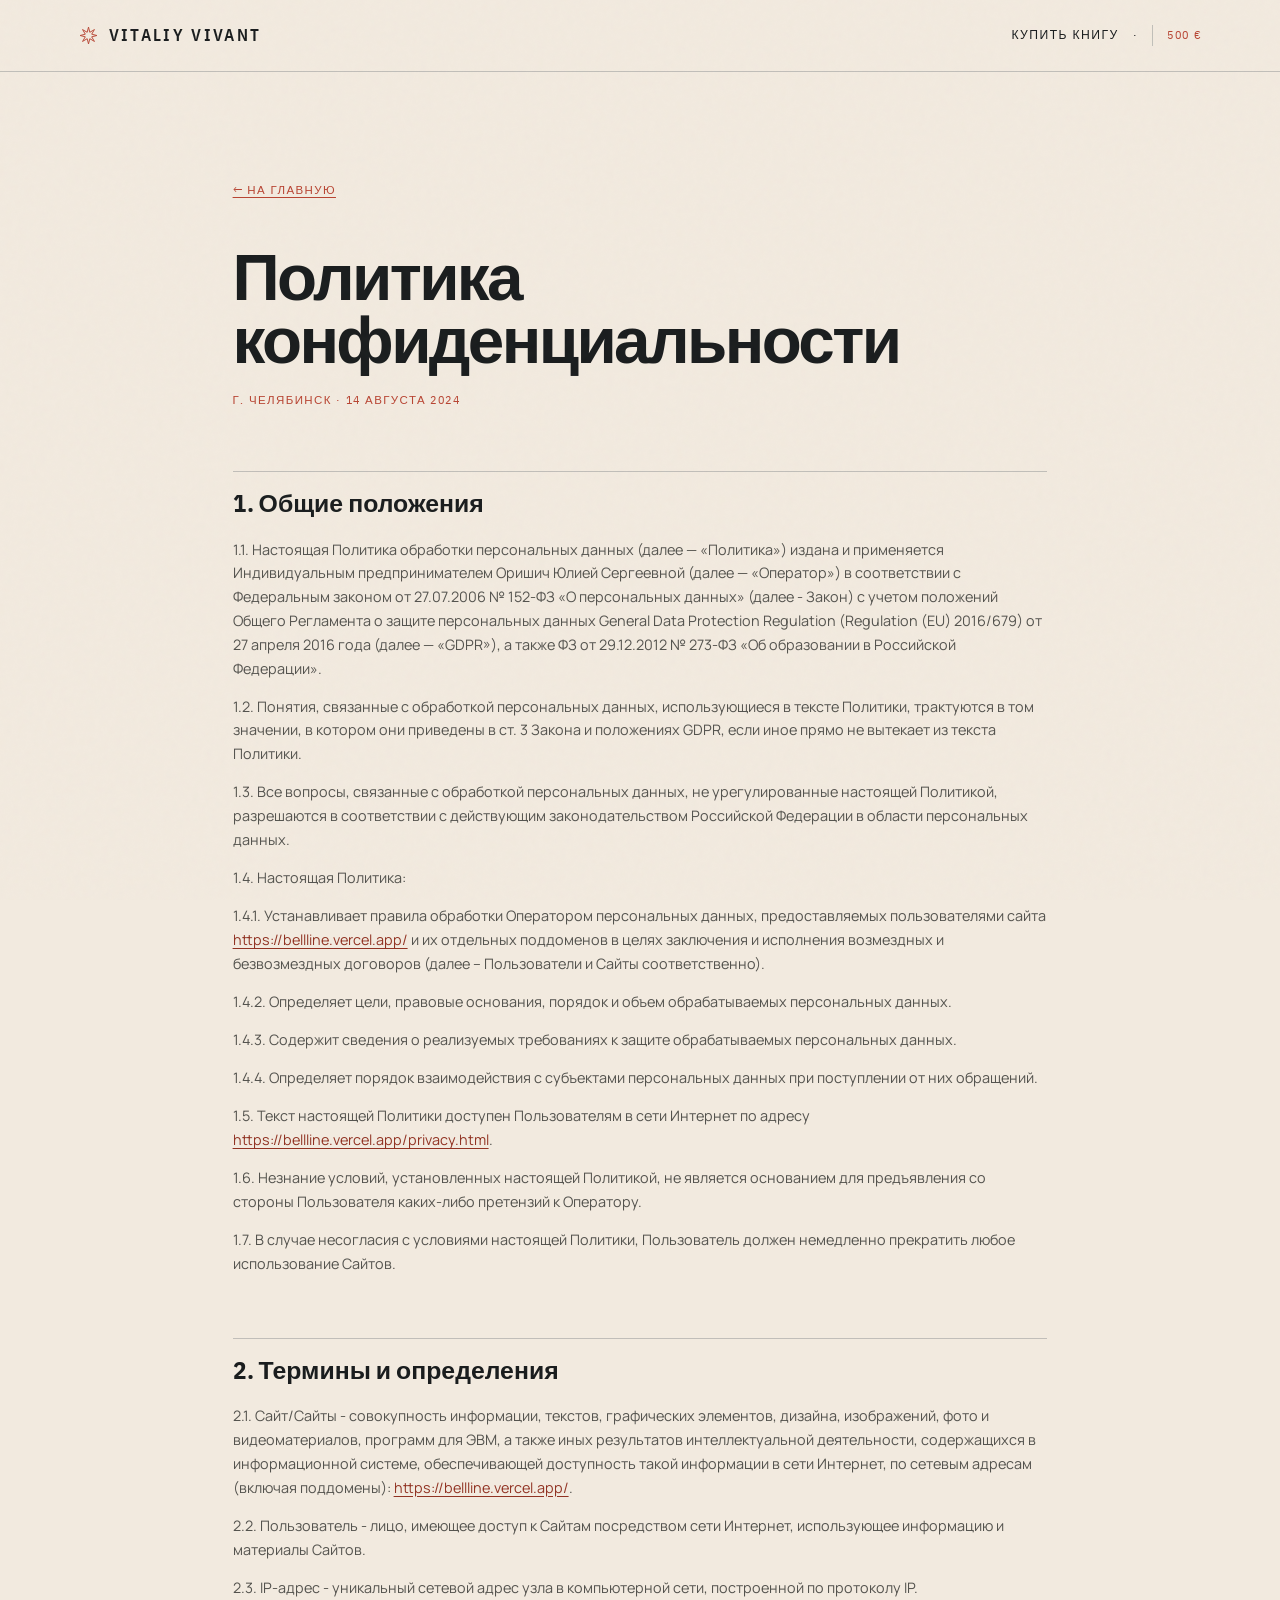
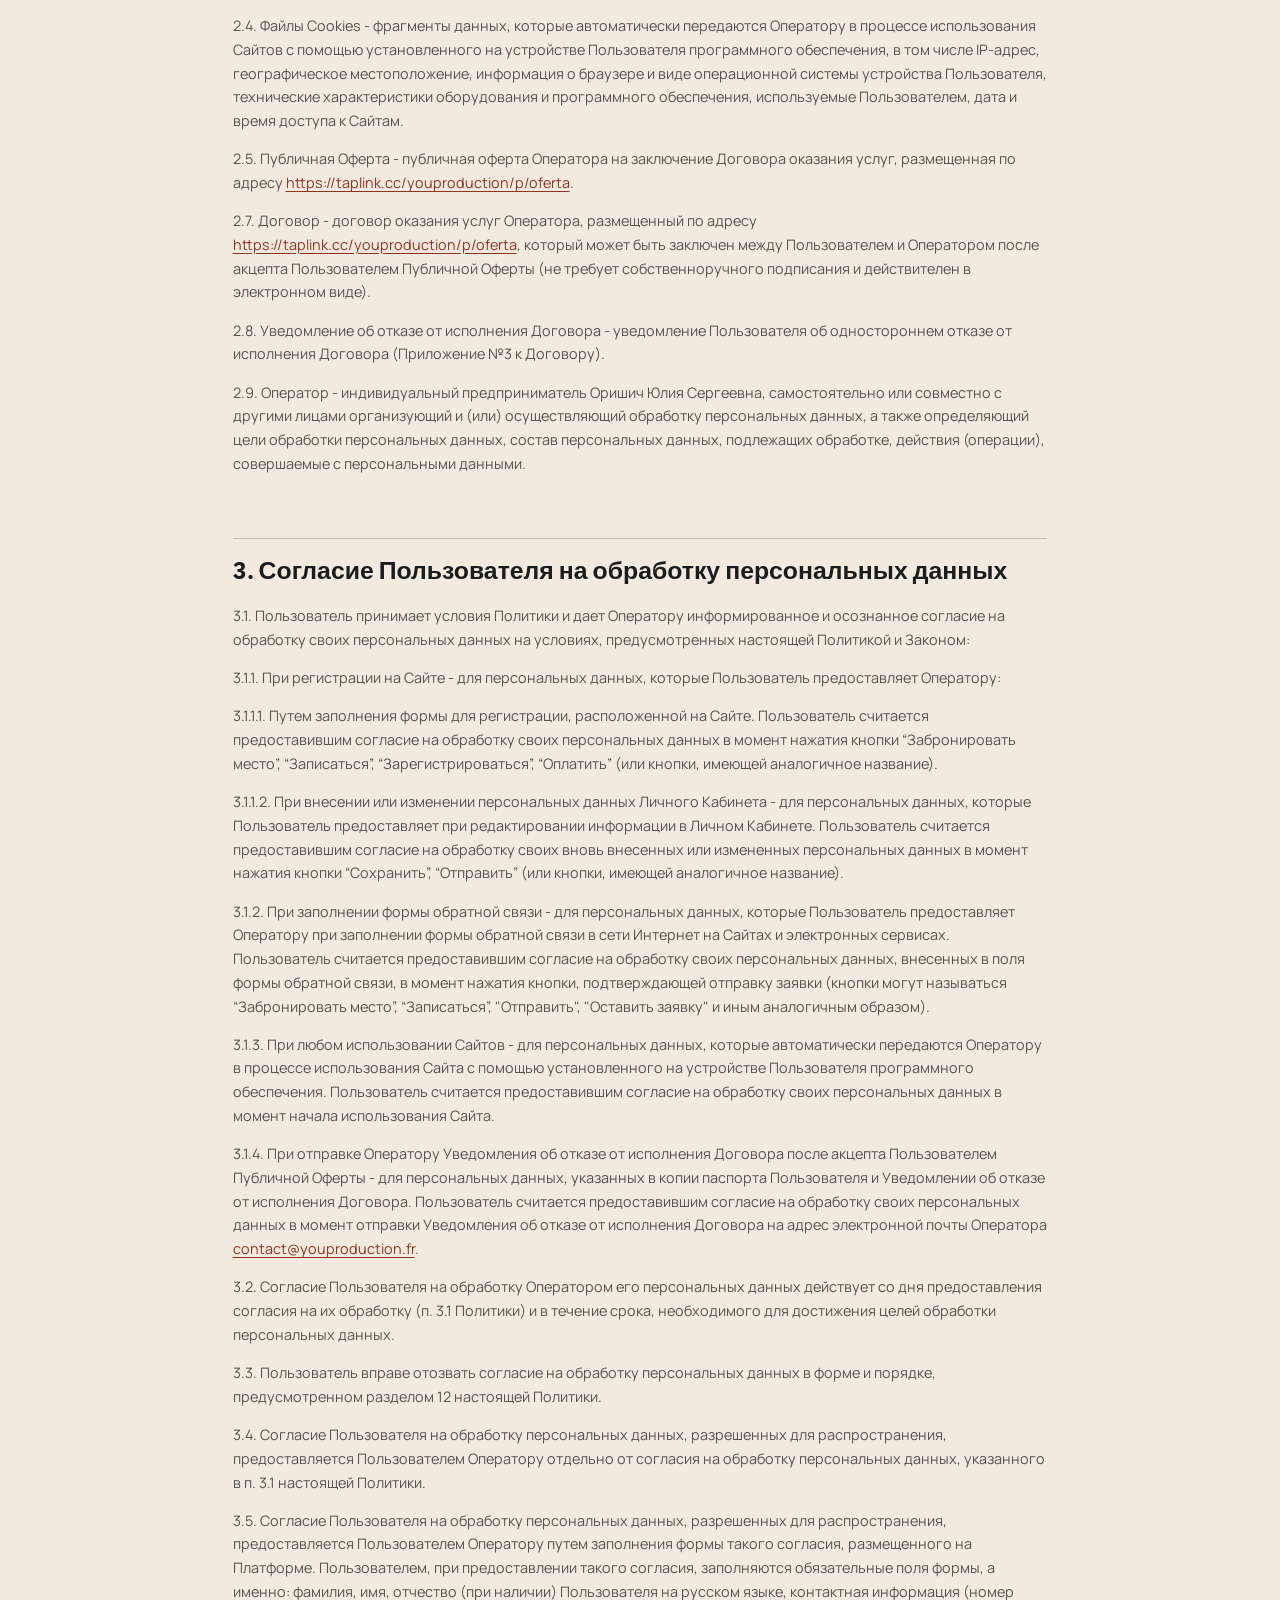
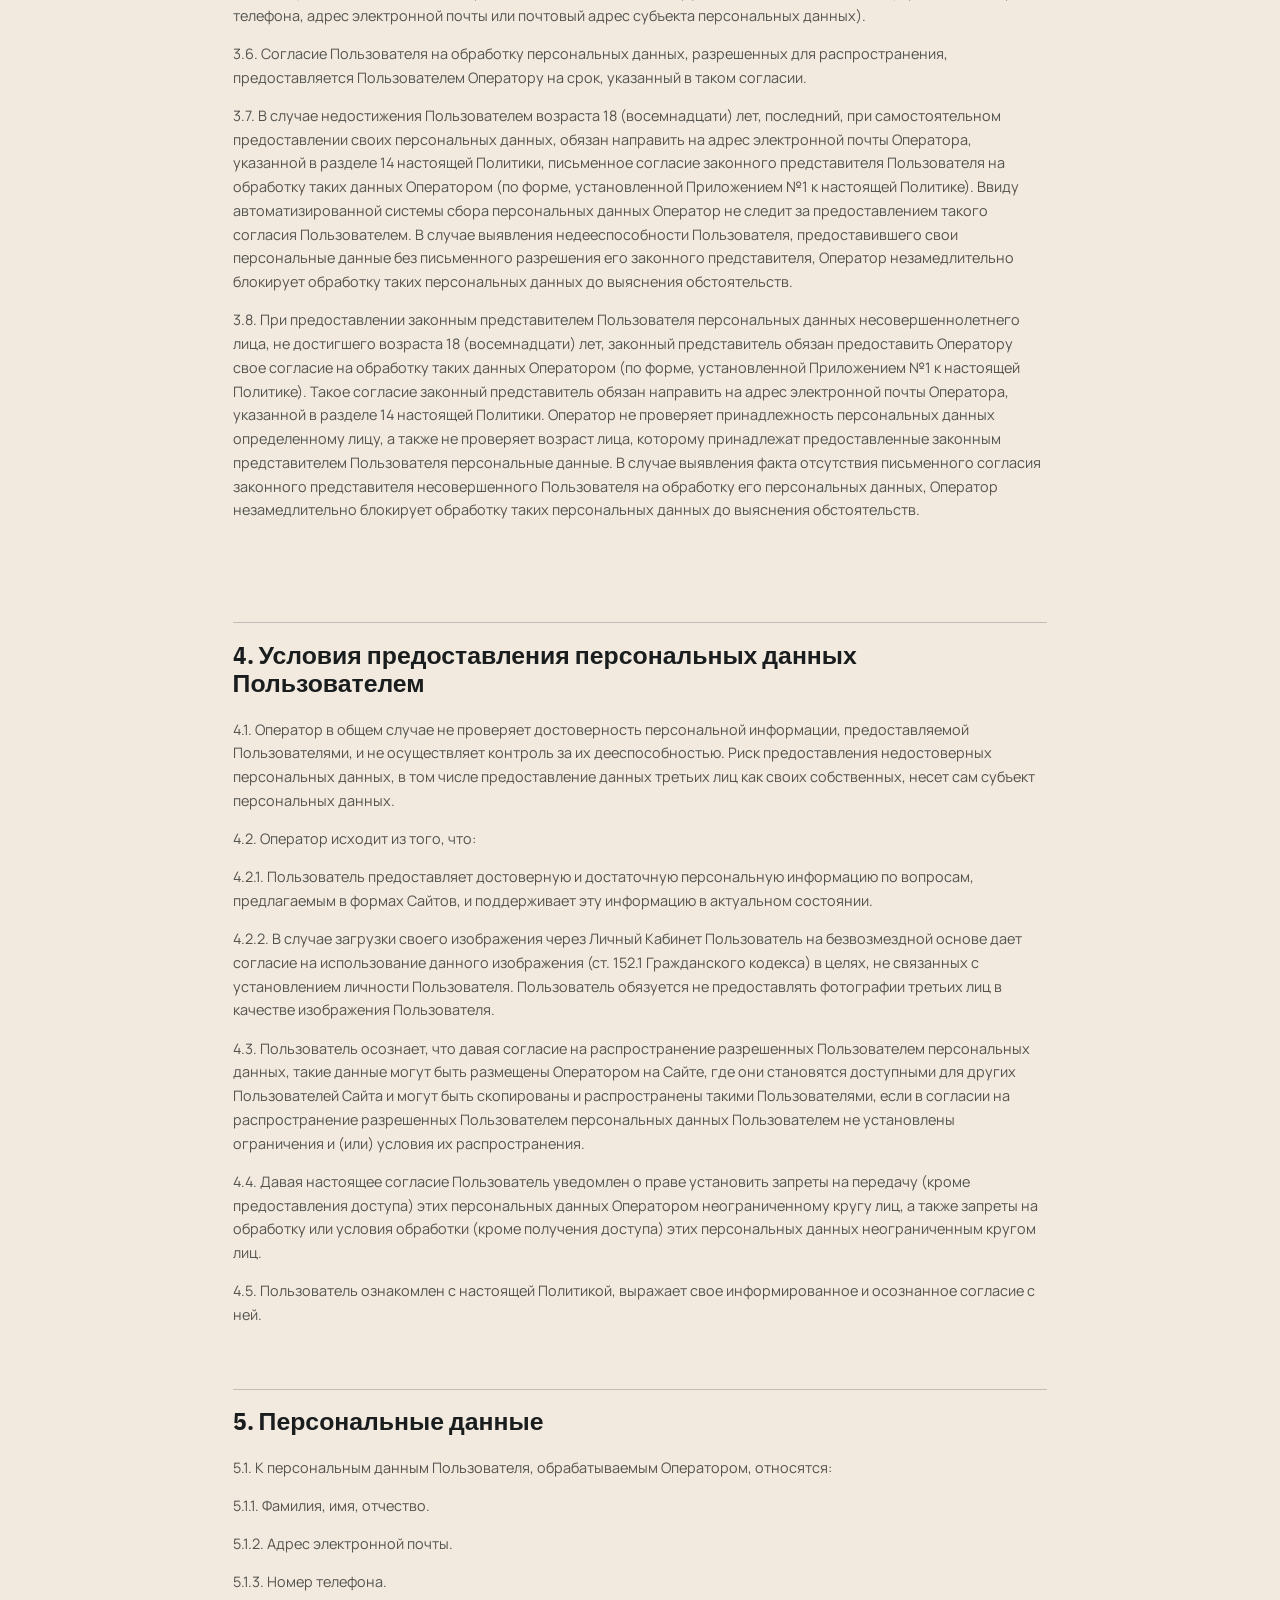
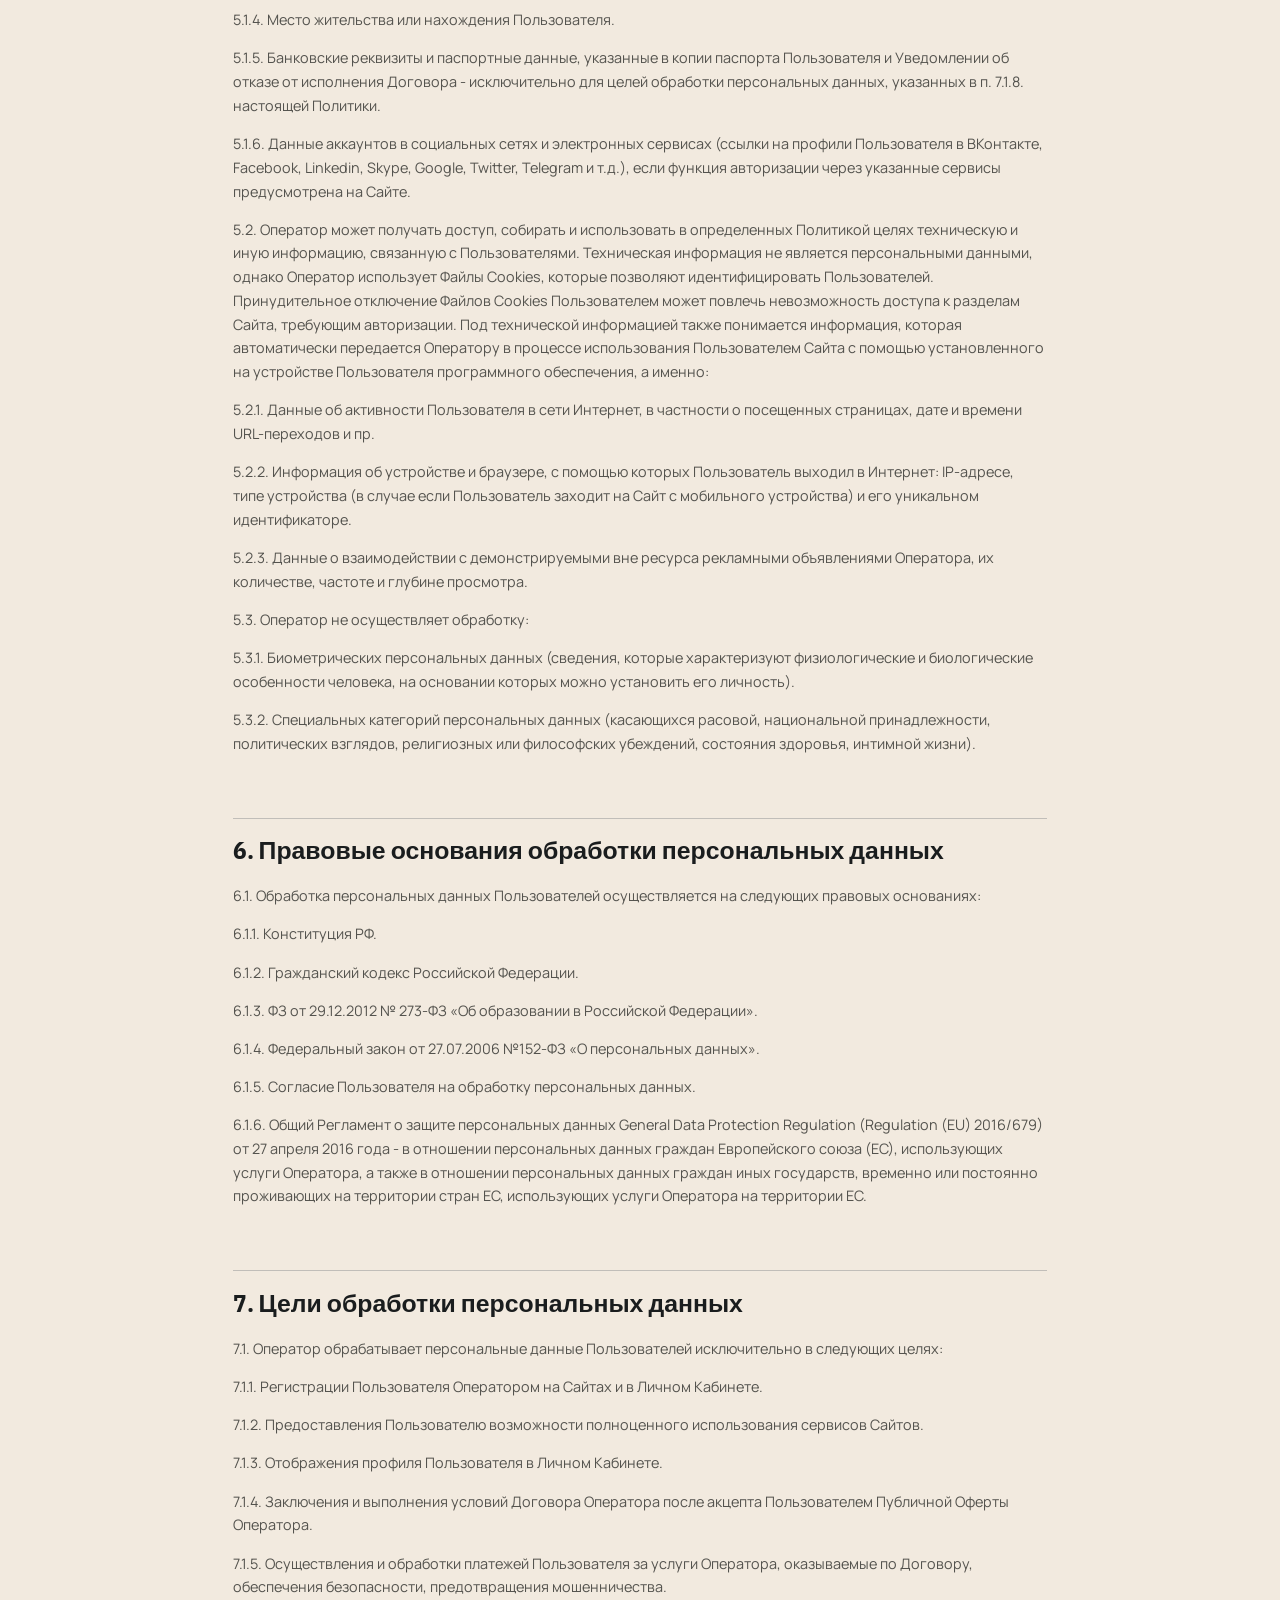
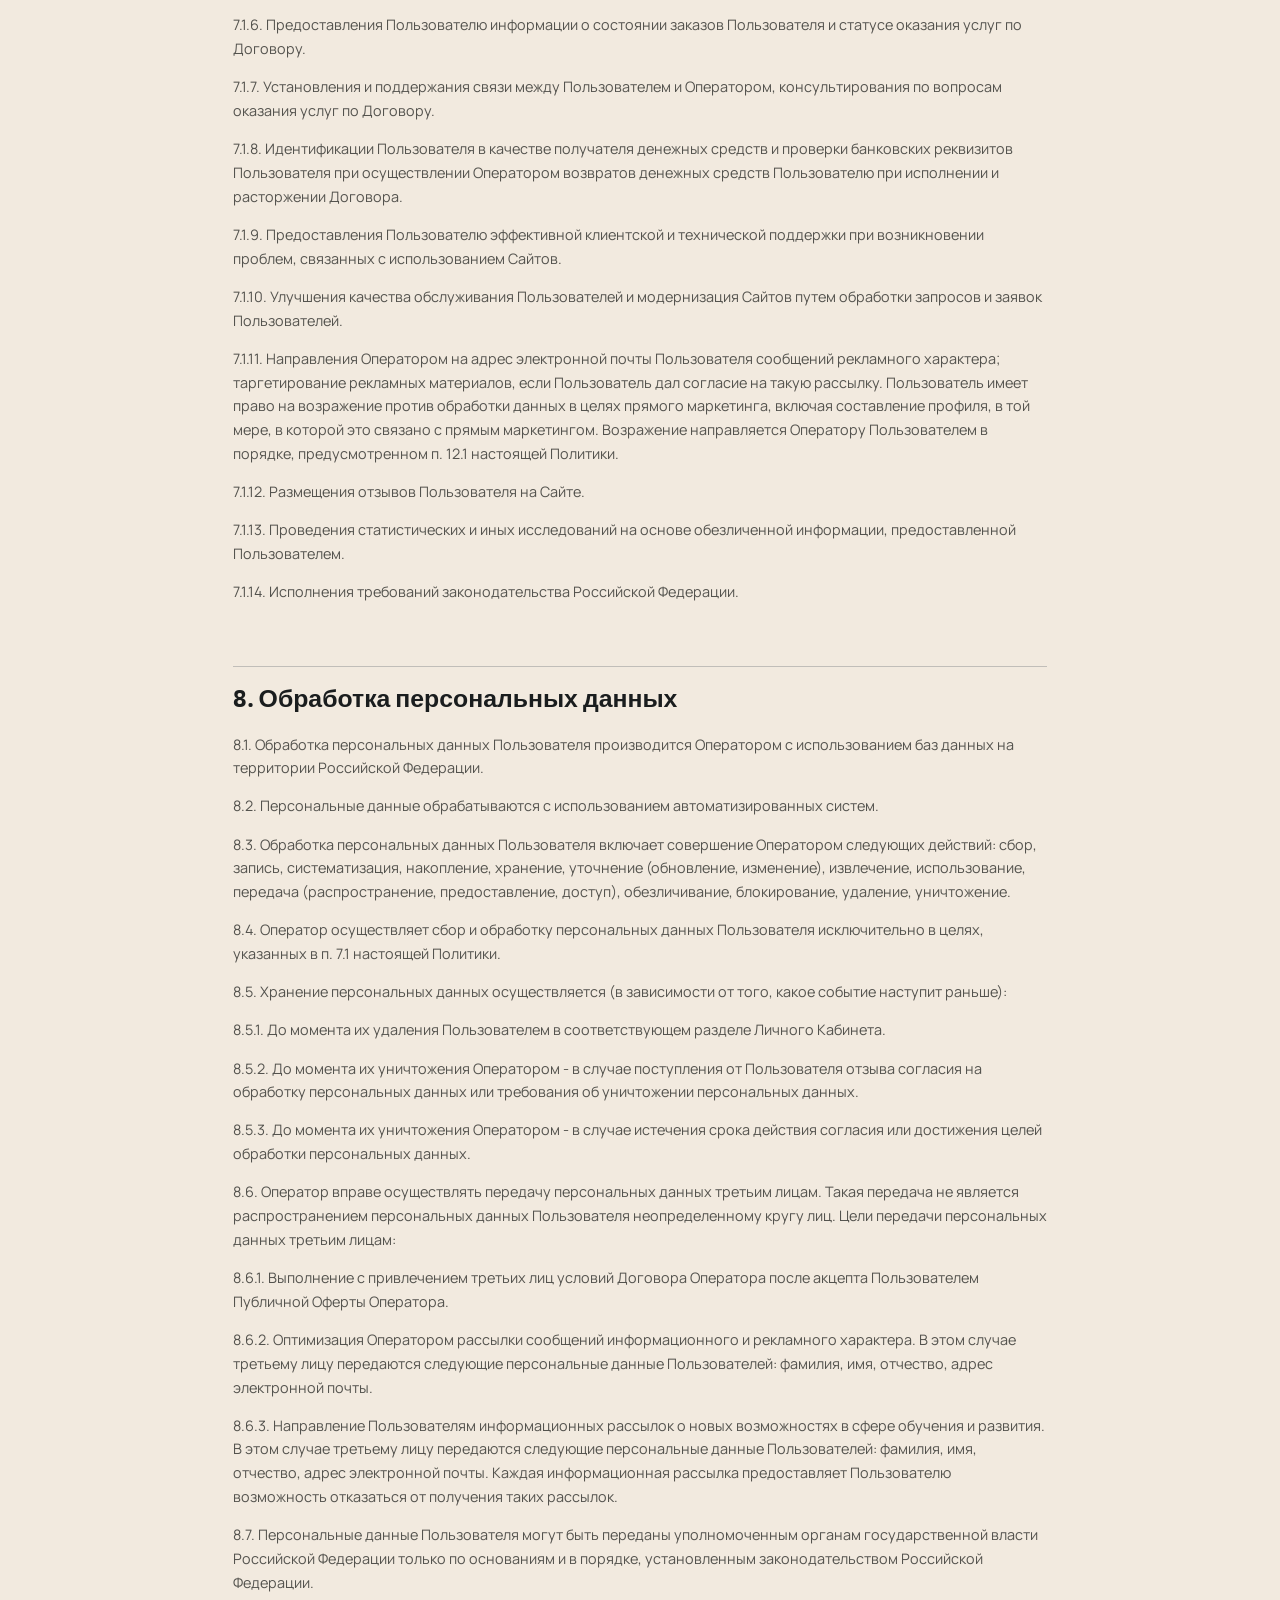
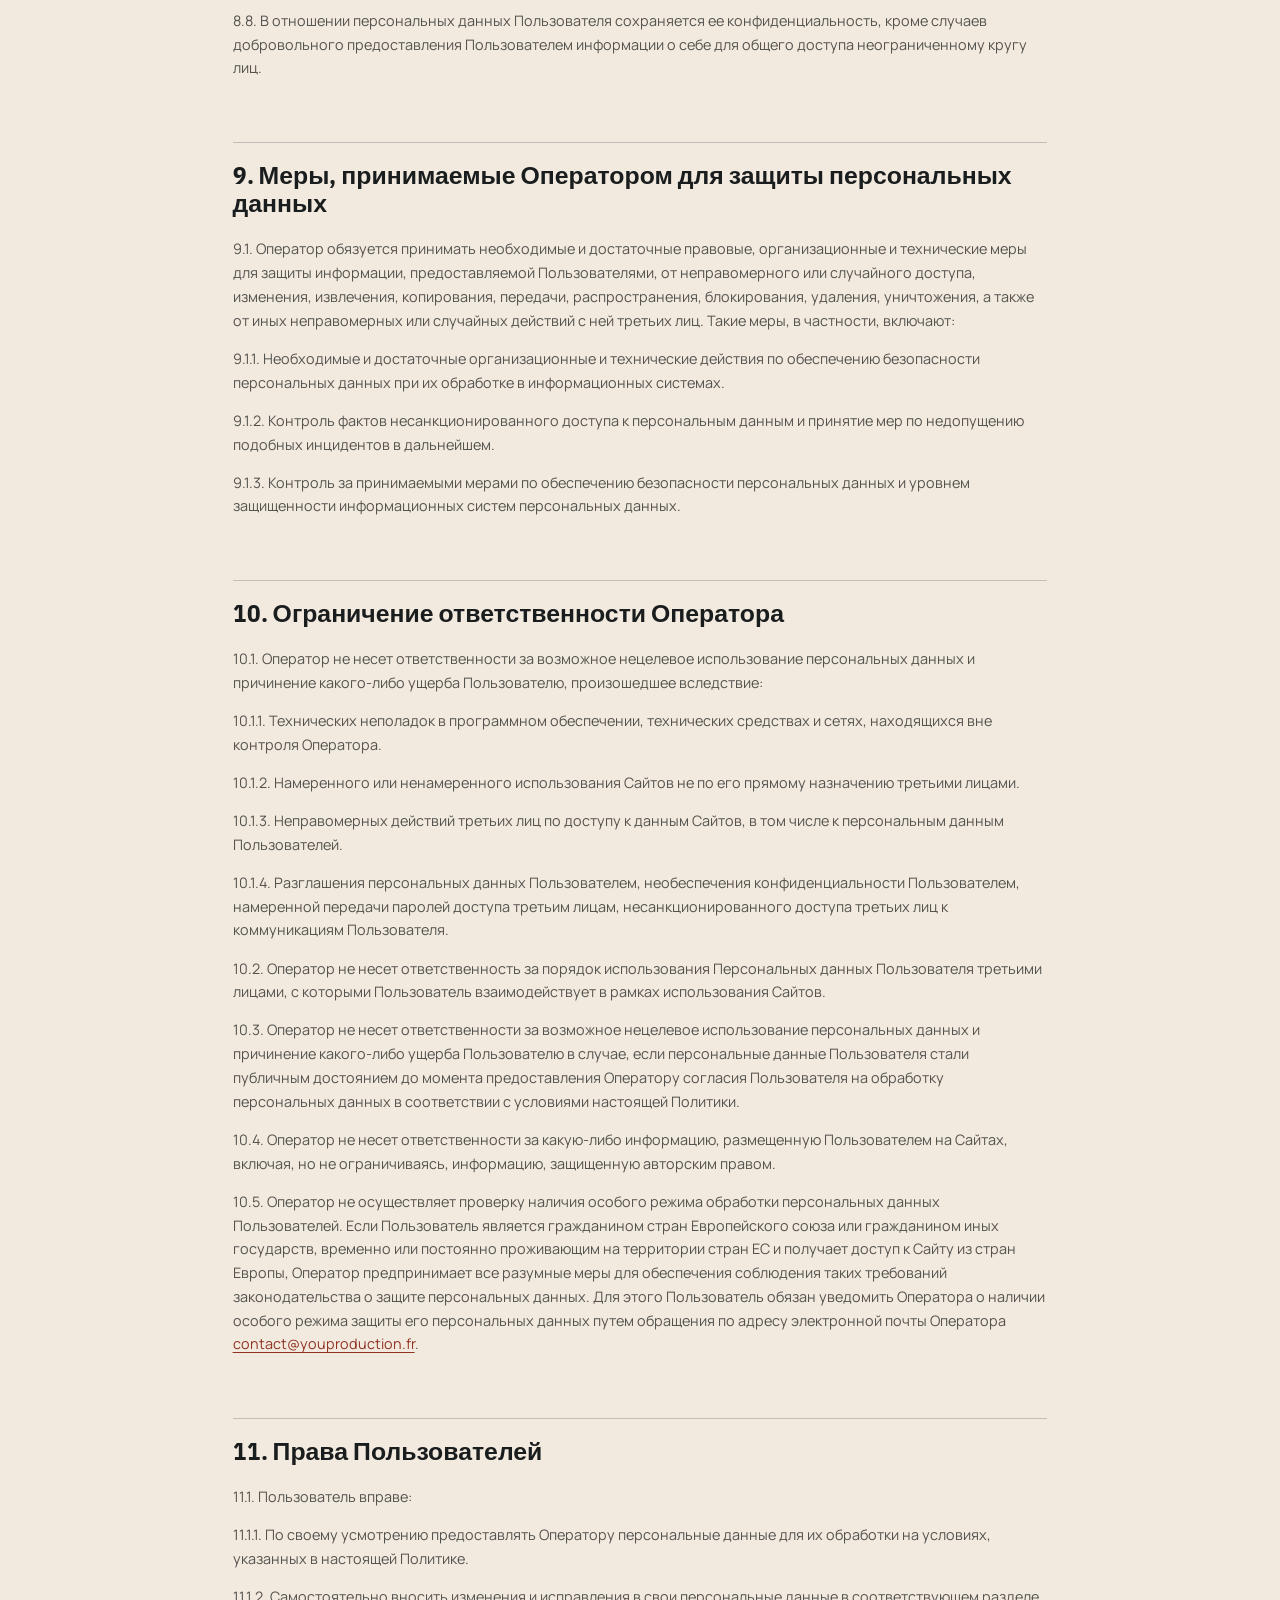
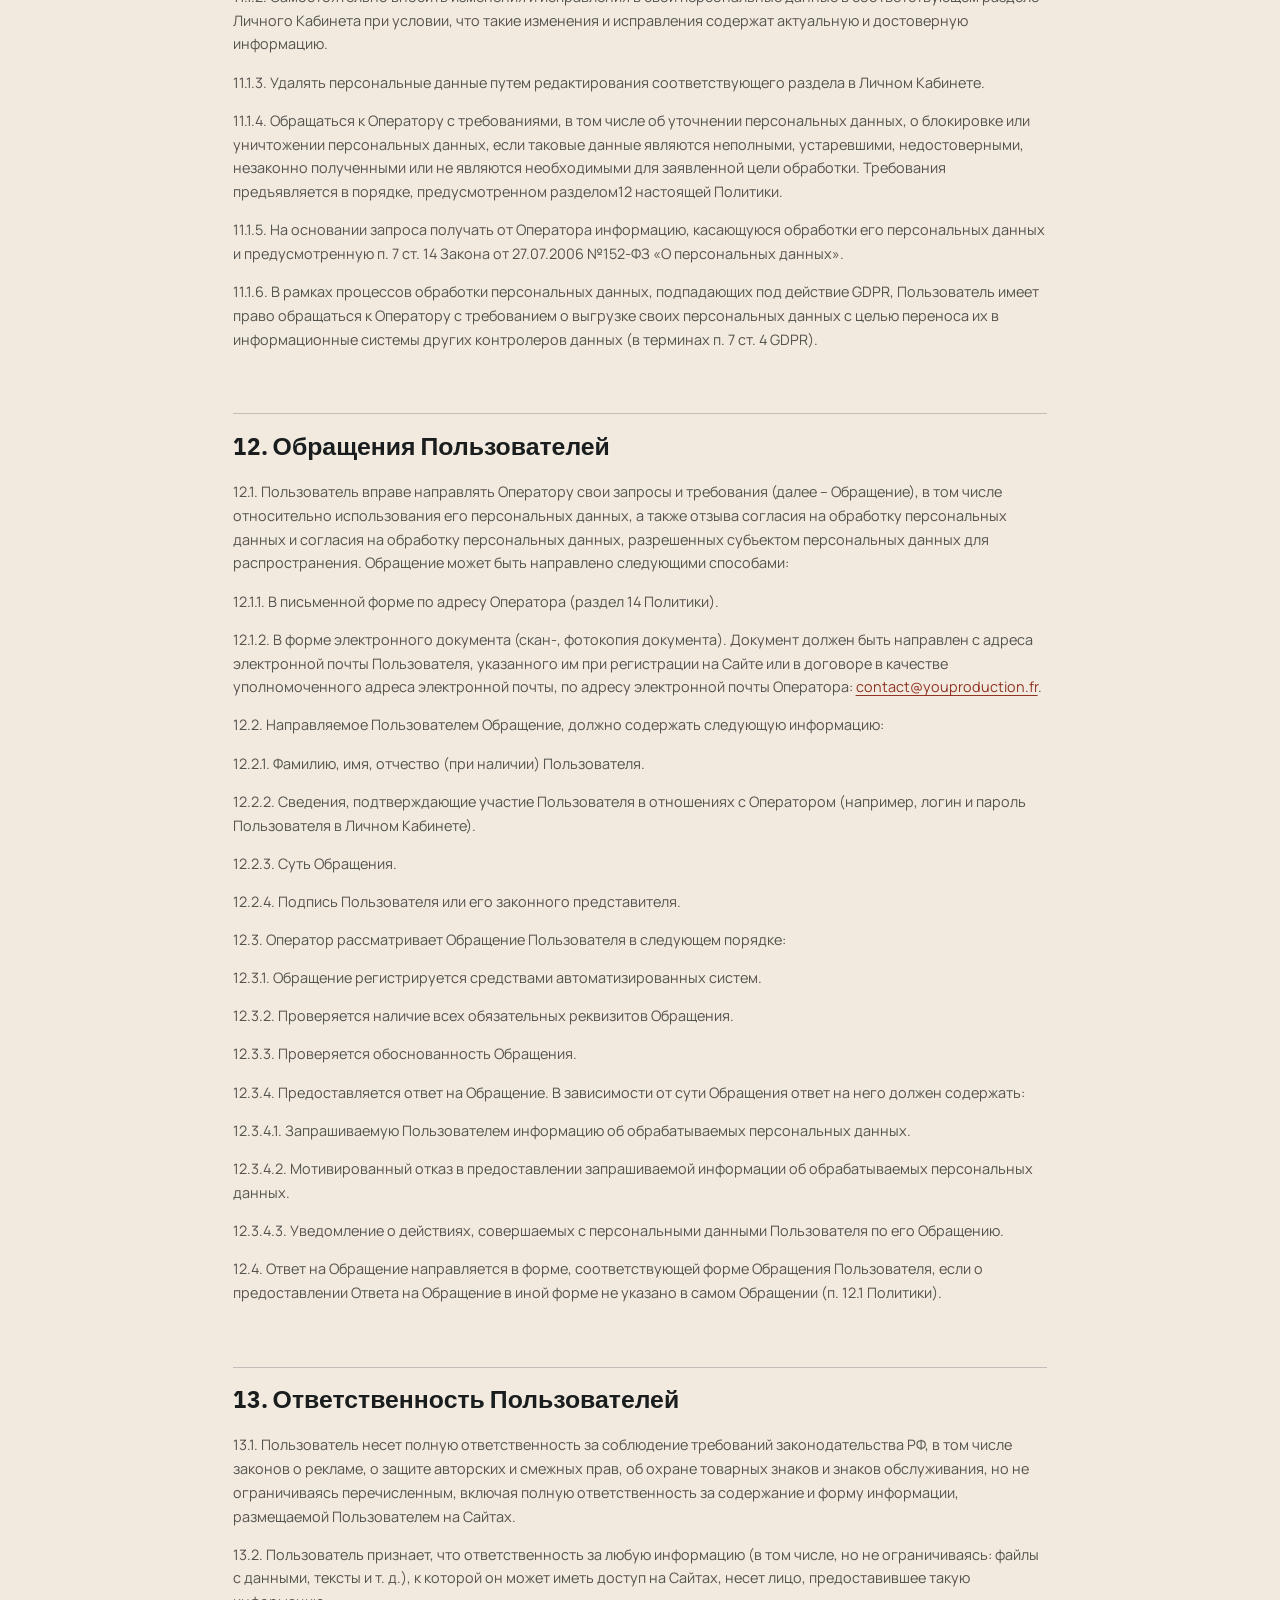
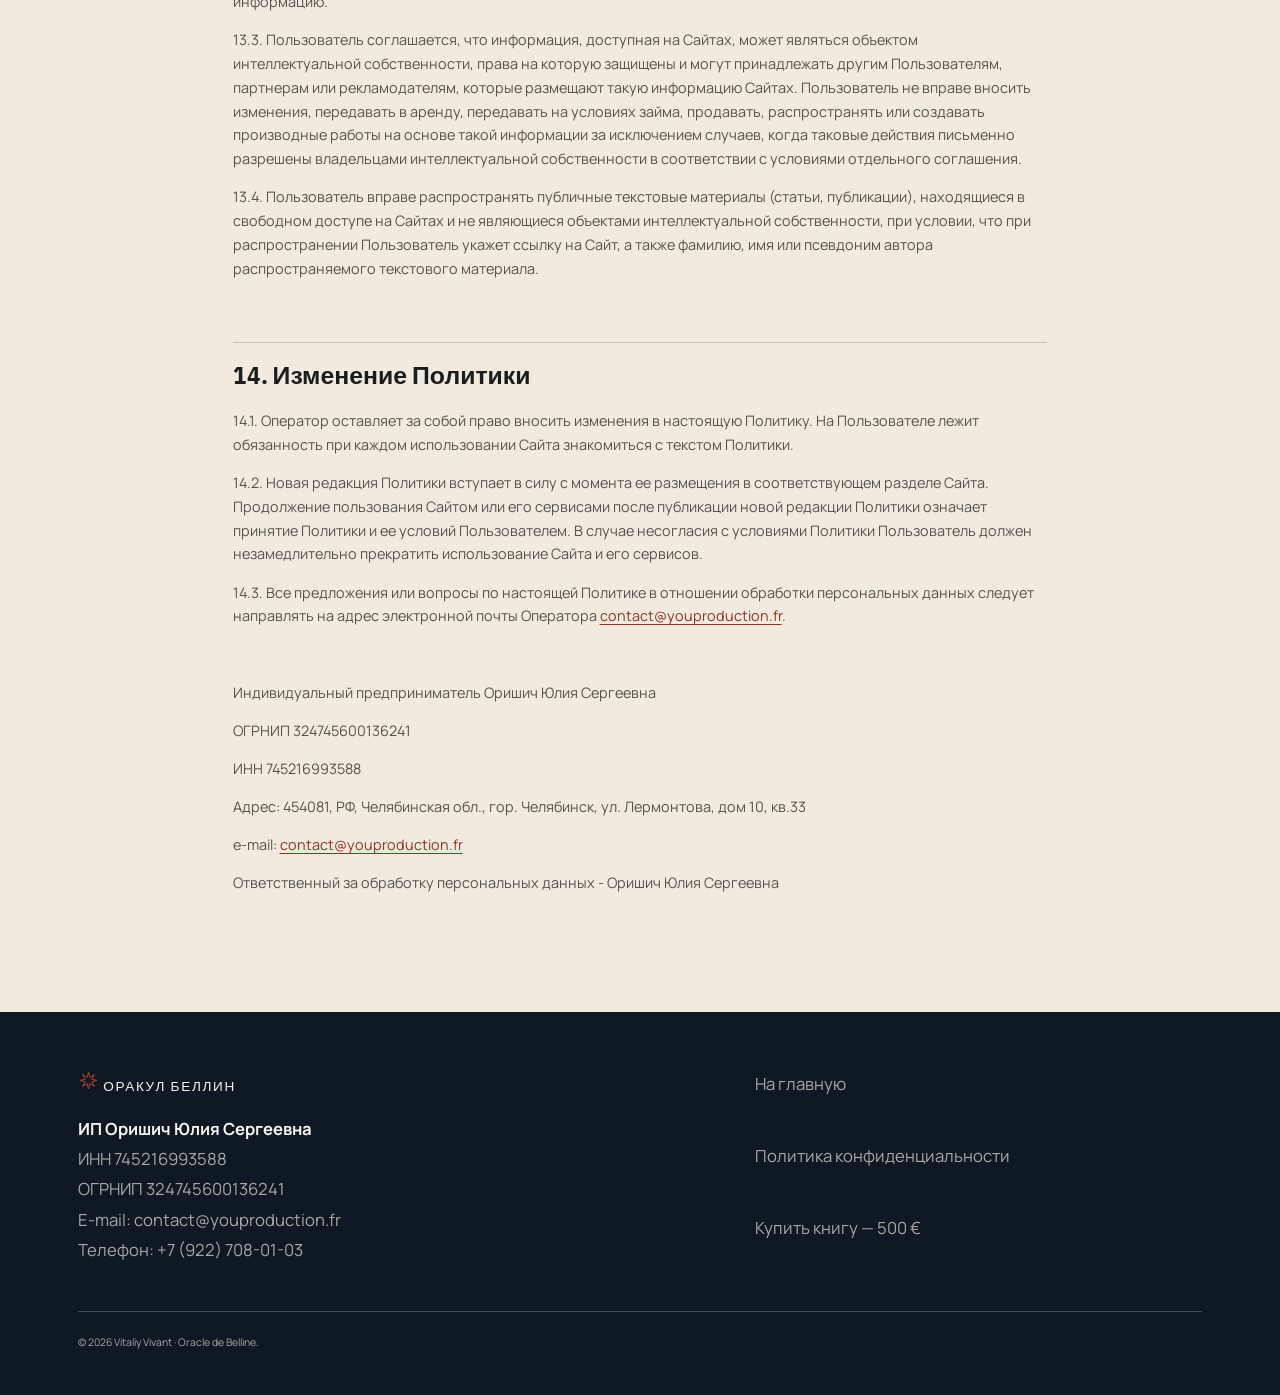
==== commit 7d99c7cf: "Update privacy policy site links" ====
--- a/privacy.html
+++ b/privacy.html
@@ -30,15 +30,15 @@
 <p>1.2. Понятия, связанные с обработкой персональных данных, использующиеся в тексте Политики, трактуются в том значении, в котором они приведены в ст. 3 Закона и положениях GDPR, если иное прямо не вытекает из текста Политики.</p>
 <p>1.3. Все вопросы, связанные с обработкой персональных данных, не урегулированные настоящей Политикой, разрешаются в соответствии с действующим законодательством Российской Федерации в области персональных данных.</p>
 <p>1.4. Настоящая Политика:</p>
-<p>1.4.1. Устанавливает правила обработки Оператором персональных данных, предоставляемых пользователями сайта <a href="https://taplink.cc/youproduction" target="_blank" rel="noopener">https://taplink.cc/youproduction</a> и их отдельных поддоменов в целях заключения и исполнения возмездных и безвозмездных договоров (далее – Пользователи и Сайты соответственно).</p>
+<p>1.4.1. Устанавливает правила обработки Оператором персональных данных, предоставляемых пользователями сайта <a href="https://bellline.vercel.app/" target="_blank" rel="noopener">https://bellline.vercel.app/</a> и их отдельных поддоменов в целях заключения и исполнения возмездных и безвозмездных договоров (далее – Пользователи и Сайты соответственно).</p>
 <p>1.4.2. Определяет цели, правовые основания, порядок и объем обрабатываемых персональных данных.</p>
 <p>1.4.3. Содержит сведения о реализуемых требованиях к защите обрабатываемых персональных данных.</p>
 <p>1.4.4. Определяет порядок взаимодействия с субъектами персональных данных при поступлении от них обращений.</p>
-<p>1.5. Текст настоящей Политики доступен Пользователям в сети Интернет по адресу <a href="https://taplink.cc/youproduction/p/politics" target="_blank" rel="noopener">https://taplink.cc/youproduction/p/politics</a>.</p>
+<p>1.5. Текст настоящей Политики доступен Пользователям в сети Интернет по адресу <a href="https://bellline.vercel.app/privacy.html" target="_blank" rel="noopener">https://bellline.vercel.app/privacy.html</a>.</p>
 <p>1.6. Незнание условий, установленных настоящей Политикой, не является основанием для предъявления со стороны Пользователя каких-либо претензий к Оператору.</p>
 <p>1.7. В случае несогласия с условиями настоящей Политики, Пользователь должен немедленно прекратить любое использование Сайтов.</p>
 <h2>2. Термины и определения</h2>
-<p>2.1. Сайт/Сайты - совокупность информации, текстов, графических элементов, дизайна, изображений, фото и видеоматериалов, программ для ЭВМ, а также иных результатов интеллектуальной деятельности, содержащихся в информационной системе, обеспечивающей доступность такой информации в сети Интернет, по сетевым адресам (включая поддомены): <a href="https://taplink.cc/youproduction" target="_blank" rel="noopener">https://taplink.cc/youproduction</a>.</p>
+<p>2.1. Сайт/Сайты - совокупность информации, текстов, графических элементов, дизайна, изображений, фото и видеоматериалов, программ для ЭВМ, а также иных результатов интеллектуальной деятельности, содержащихся в информационной системе, обеспечивающей доступность такой информации в сети Интернет, по сетевым адресам (включая поддомены): <a href="https://bellline.vercel.app/" target="_blank" rel="noopener">https://bellline.vercel.app/</a>.</p>
 <p>2.2. Пользователь - лицо, имеющее доступ к Сайтам посредством сети Интернет, использующее информацию и материалы Сайтов.</p>
 <p>2.3. IP-адрес - уникальный сетевой адрес узла в компьютерной сети, построенной по протоколу IP.</p>
 <p>2.4. Файлы Cookies - фрагменты данных, которые автоматически передаются Оператору в процессе использования Сайтов с помощью установленного на устройстве Пользователя программного обеспечения, в том числе IP-адрес, географическое местоположение, информация о браузере и виде операционной системы устройства Пользователя, технические характеристики оборудования и программного обеспечения, используемые Пользователем, дата и время доступа к Сайтам.</p>
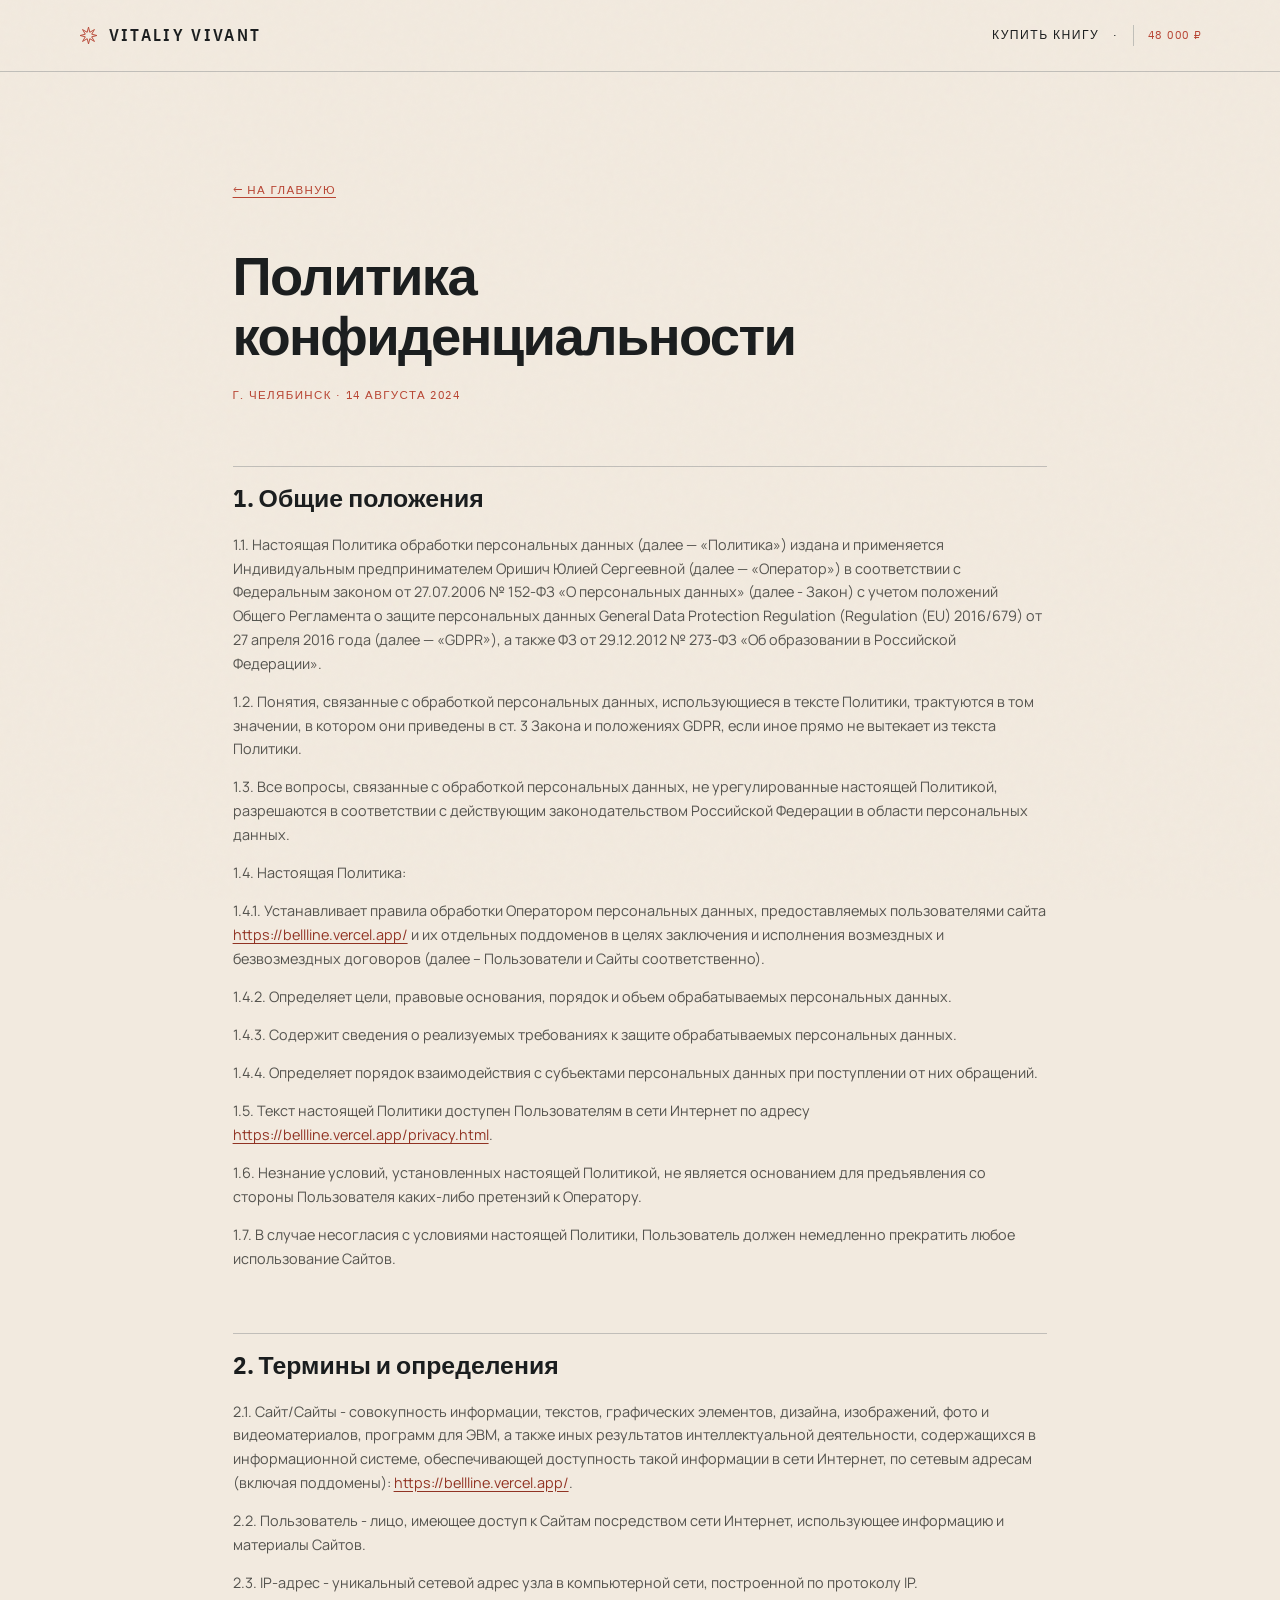
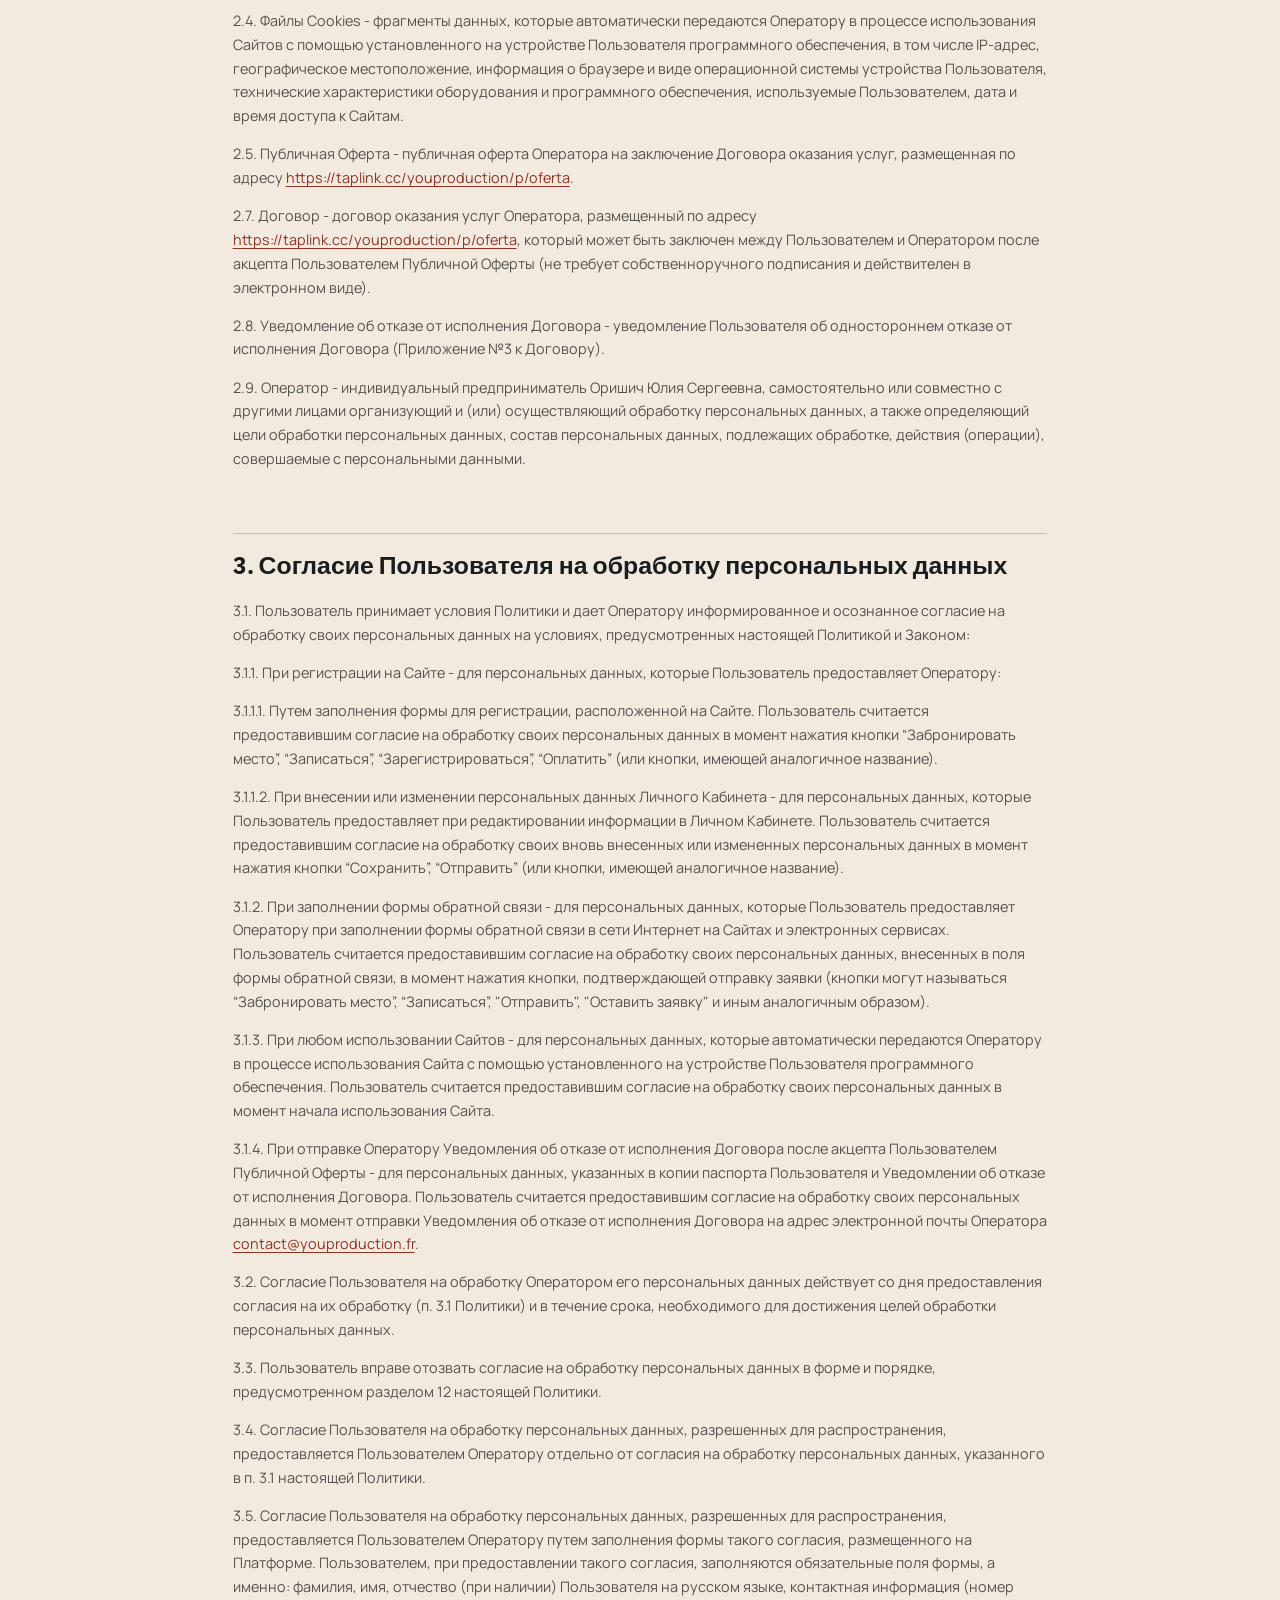
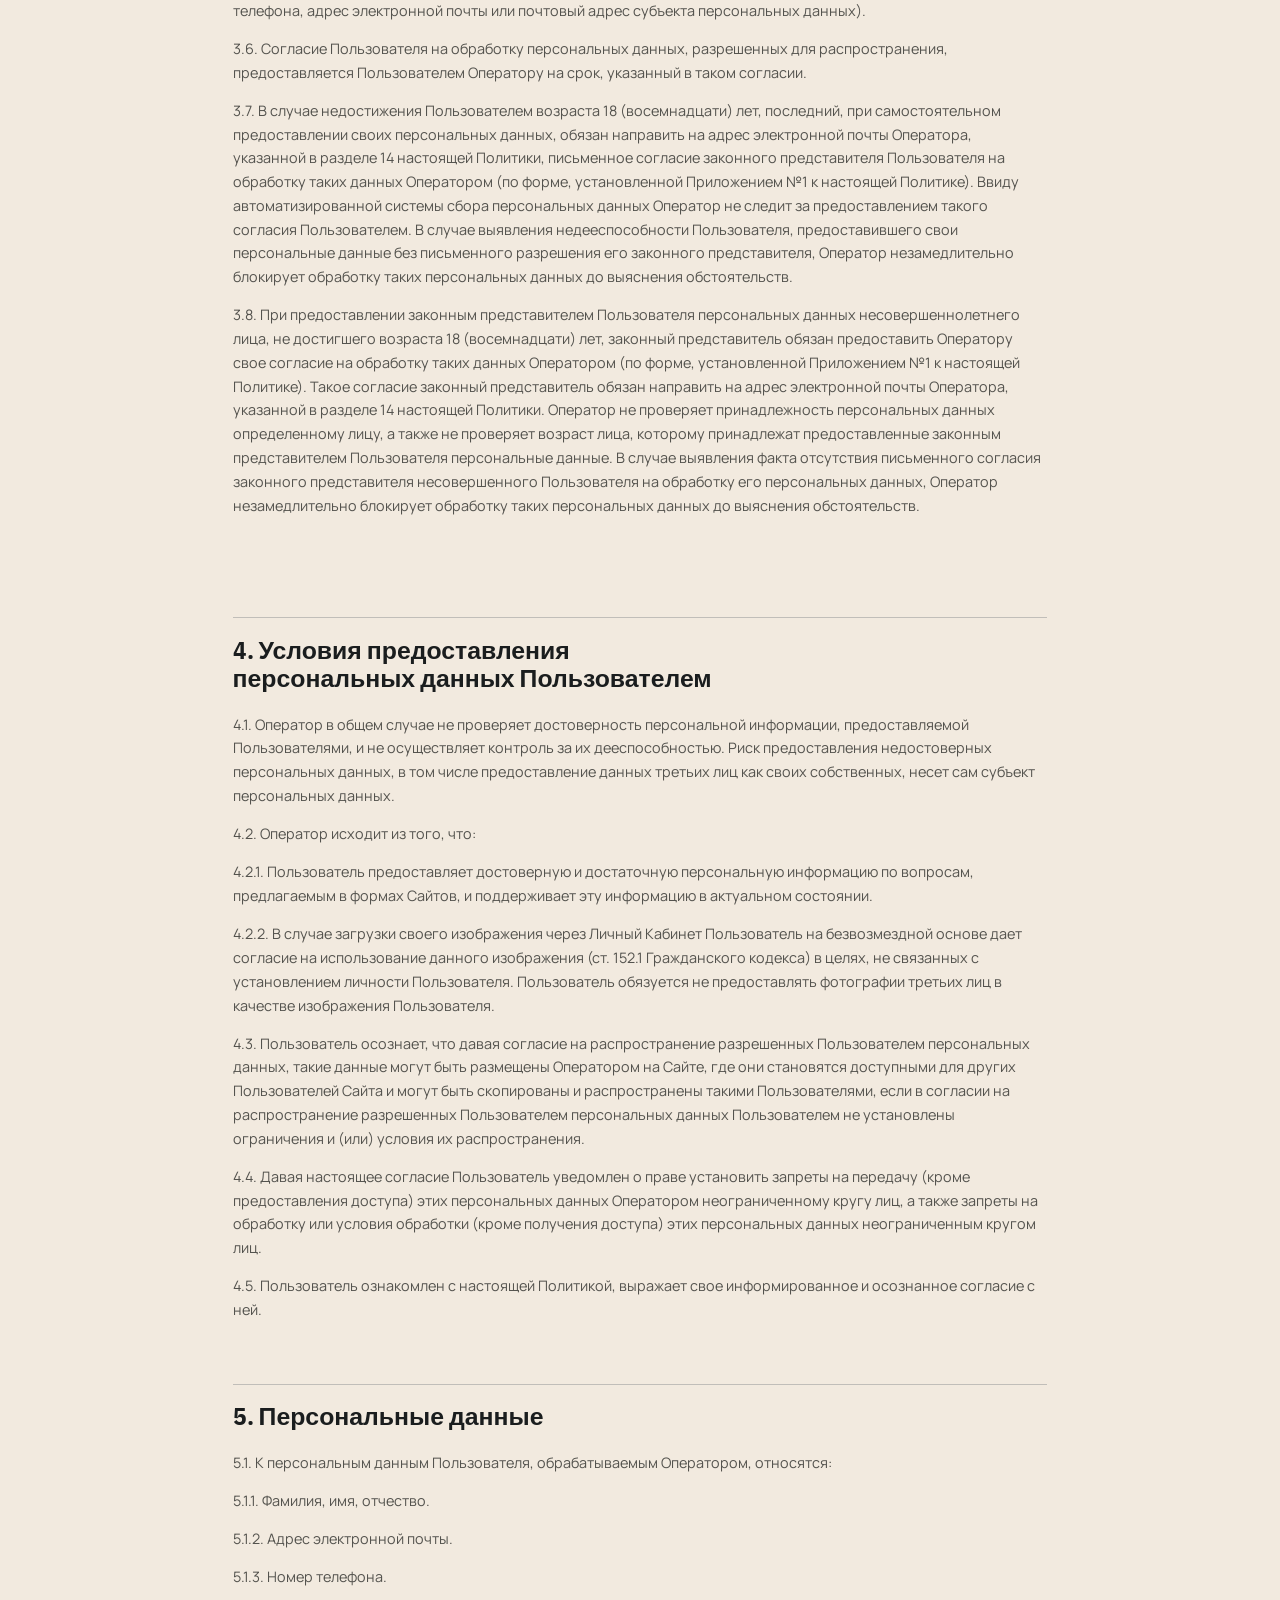
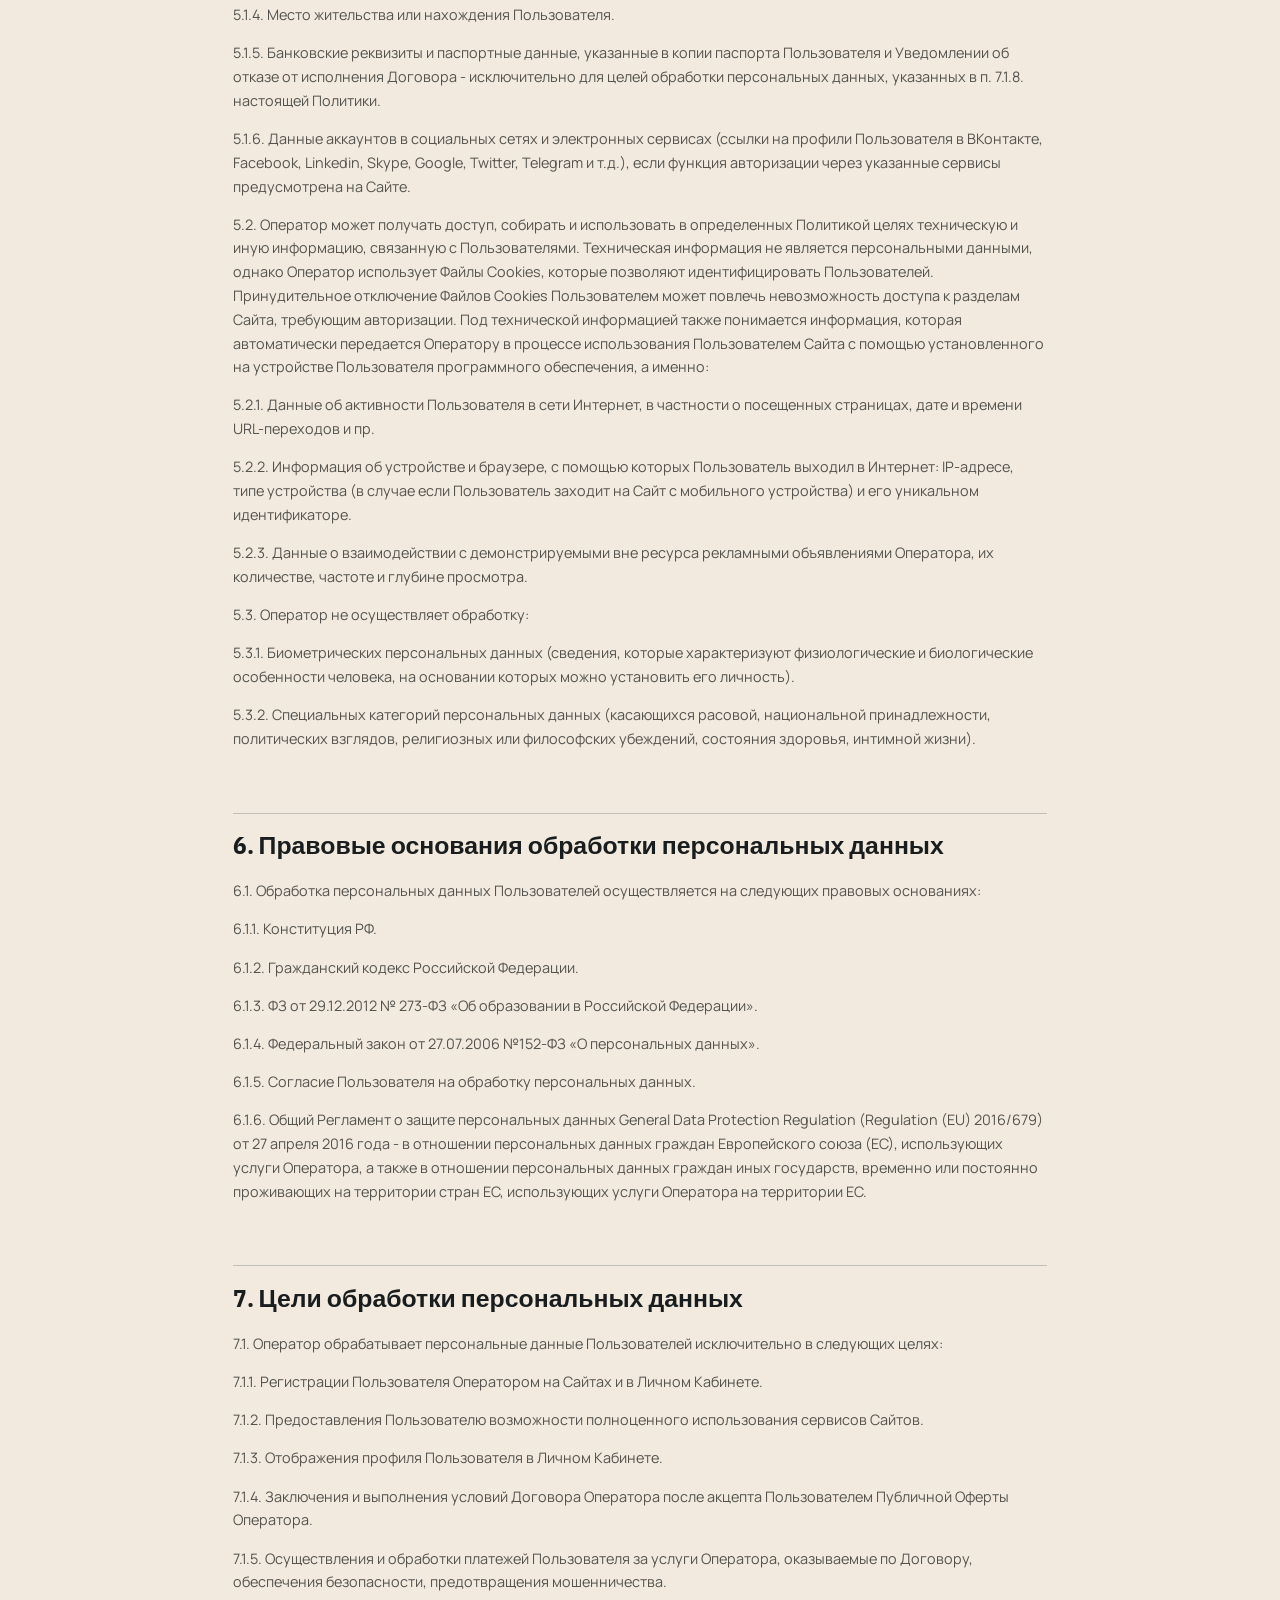
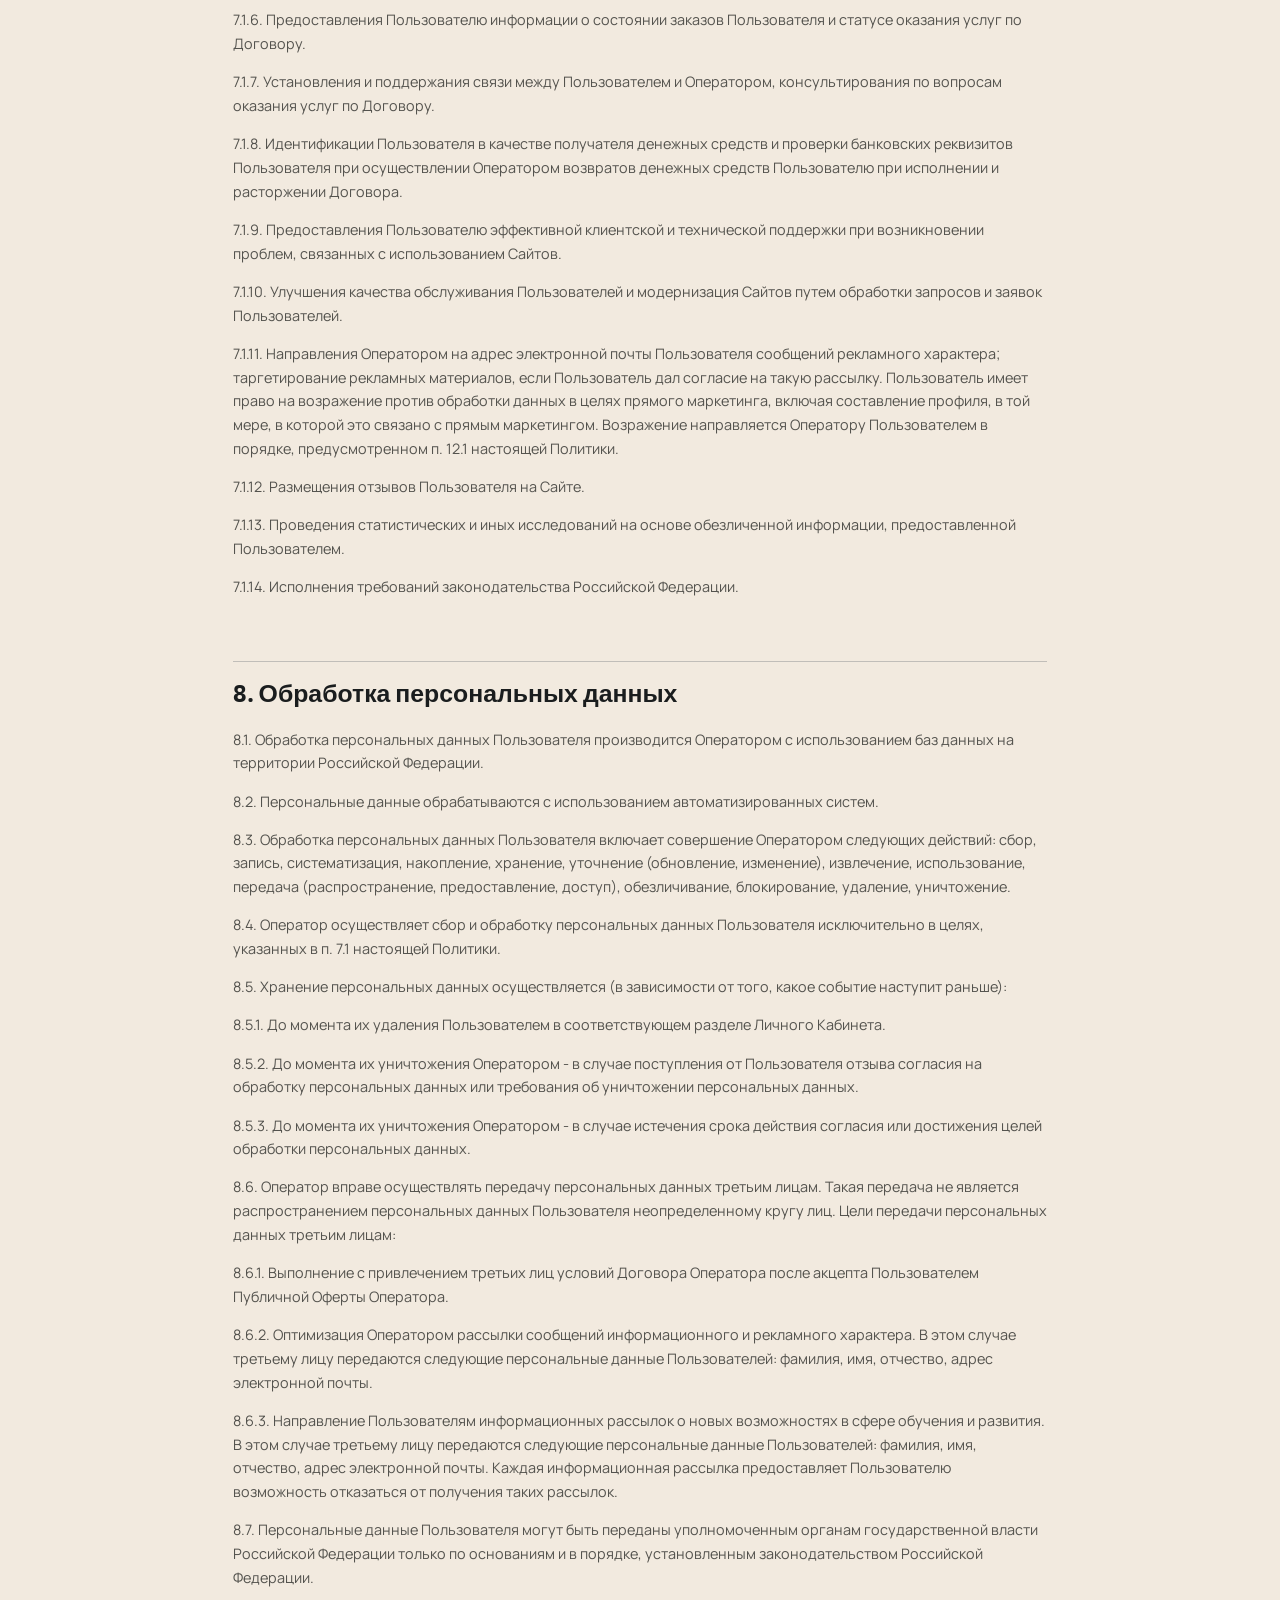
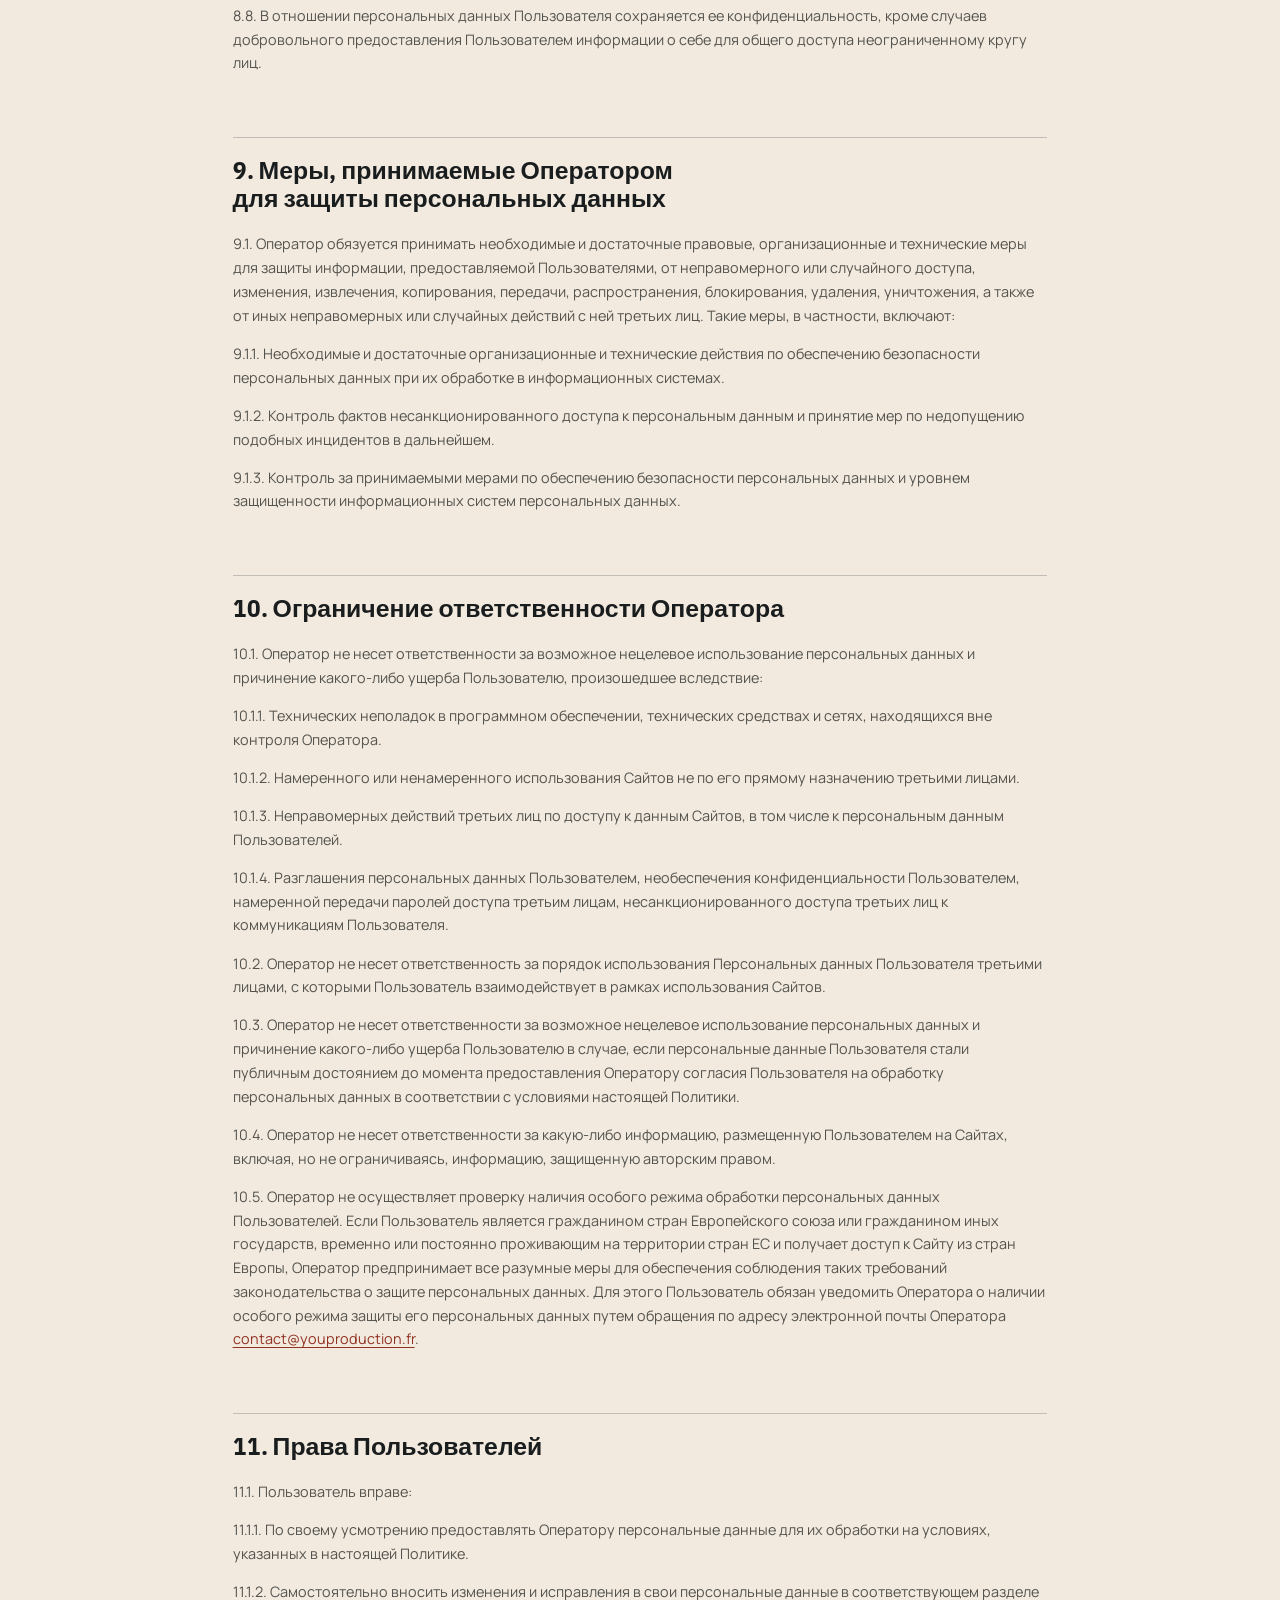
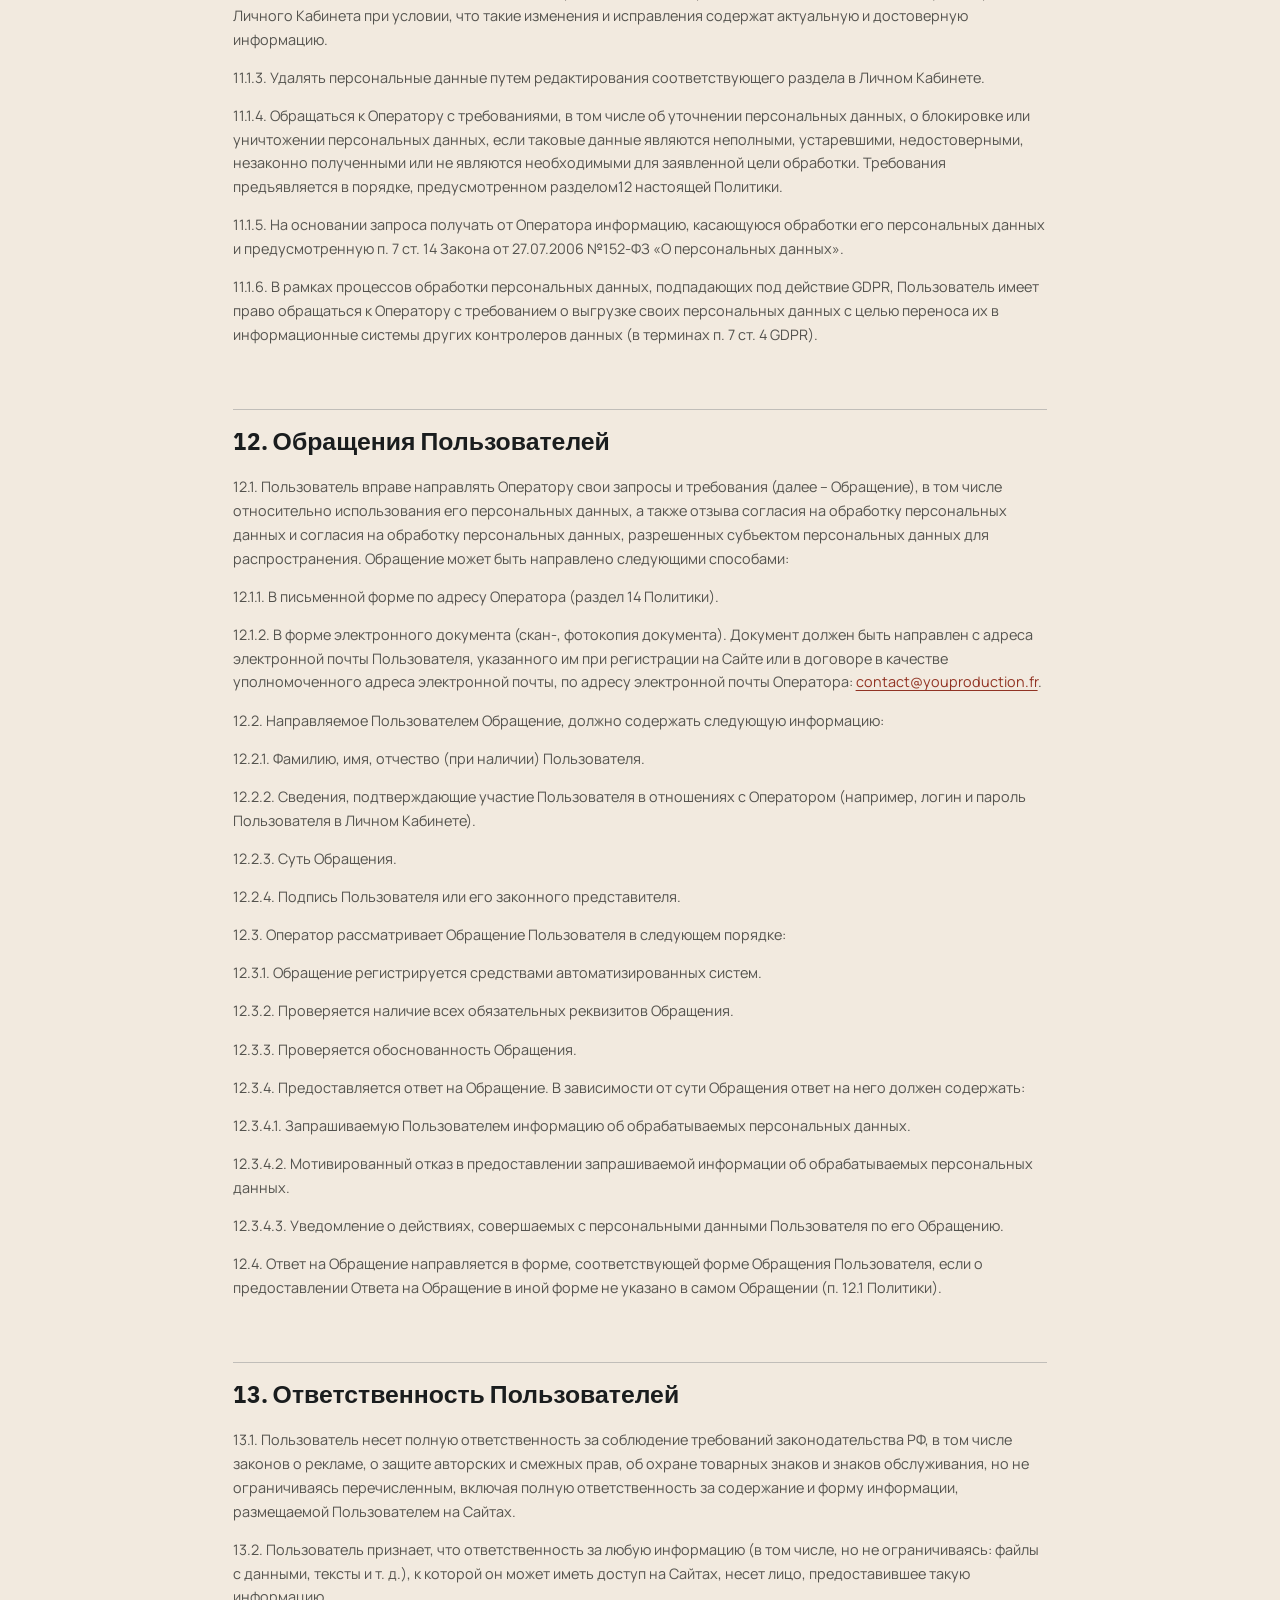
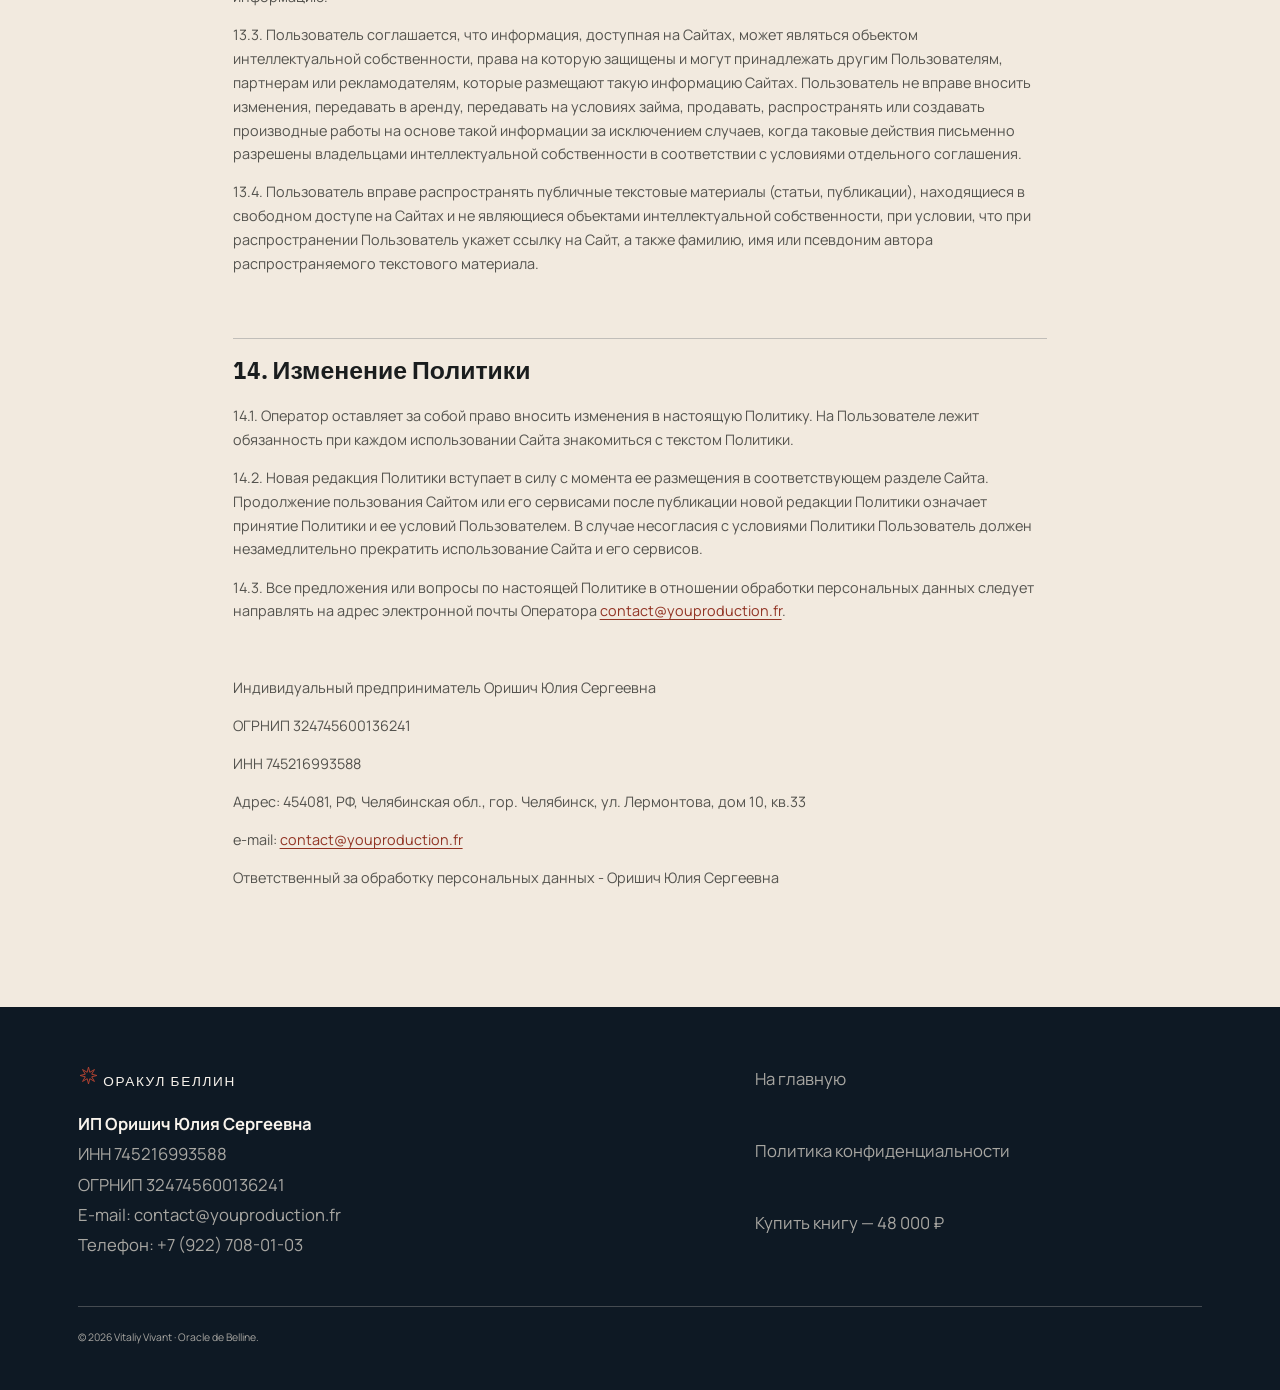
==== commit 572ba836: "Fix mobile layout, replace author portrait and set RUB price" ====
--- a/privacy.html
+++ b/privacy.html
@@ -16,7 +16,7 @@
 <header class="site-header is-stuck">
   <div class="wrap">
     <a class="brand" href="index.html"><svg class="star-mini" viewBox="0 0 200 200" aria-hidden="true"><path d="M100 20 112.6 69.5 156.6 43.4 130.5 87.4 180 100 130.5 112.6 156.6 156.6 112.6 130.5 100 180 87.4 130.5 43.4 156.6 69.5 112.6 20 100 69.5 87.4 43.4 43.4 87.4 69.5Z" fill="none" stroke="currentColor" stroke-width="9" stroke-linejoin="round"/></svg> Vitaliy&nbsp;Vivant</a>
-    <a class="nav-cta" href="index.html#buy"><span class="lbl">Купить книгу</span> · <span class="price">500&nbsp;€</span></a>
+    <a class="nav-cta" href="index.html#buy"><span class="lbl">Купить книгу</span> · <span class="price">48&nbsp;000&nbsp;₽</span></a>
   </div>
 </header>
 
@@ -199,7 +199,7 @@
     <div class="foot-links">
       <a href="index.html">На главную</a><br>
       <a href="privacy.html">Политика конфиденциальности</a><br>
-      <a href="index.html#buy">Купить книгу — 500&nbsp;€</a>
+      <a href="index.html#buy">Купить книгу — 48&nbsp;000&nbsp;₽</a>
     </div>
   </div>
   <div class="wrap"><p class="foot-copy">© 2026 Vitaliy Vivant · Oracle de Belline.</p></div>
--- a/assets/css/styles.css
+++ b/assets/css/styles.css
@@ -28,7 +28,7 @@
   line-height: 1.65;
   -webkit-font-smoothing: antialiased;
   text-rendering: optimizeLegibility;
-  overflow-x: hidden;
+  overflow-wrap: anywhere;
 }
 body::before {
   content: "";
@@ -45,6 +45,9 @@
 ::selection { color: var(--paper-light); background: var(--terra); }
 
 .wrap { width: 100%; max-width: var(--wrap); margin-inline: auto; padding-inline: var(--gutter); }
+.wrap > *, .method-copy, .author-copy, .price-offer, .order-form > * { min-width: 0; }
+section[id] { scroll-margin-top: 84px; }
+h1, h2, h3 { text-wrap: balance; }
 .section { padding-block: clamp(88px, 10vw, 150px); }
 .section-index, .kicker {
   margin: 0;
@@ -62,7 +65,7 @@
   font-family: var(--display);
   font-size: clamp(2.25rem, 1.55rem + 3vw, 4.7rem);
   font-weight: 500;
-  line-height: .98;
+  line-height: 1.08;
   letter-spacing: -.035em;
 }
 .display em { color: var(--terra); font-style: normal; }
@@ -106,18 +109,18 @@
   border-radius: 50%;
 }
 .hero-grid { display: grid; grid-template-columns: minmax(0, 1.06fr) minmax(340px, .94fr); gap: clamp(48px, 7vw, 110px); align-items: center; }
-.hero-copy { position: relative; z-index: 2; padding-top: 12px; }
+.hero-copy { position: relative; z-index: 2; padding-top: 12px; container-type: inline-size; }
 .kicker { margin-bottom: clamp(28px, 4vw, 52px); }
 .hero-title {
   margin: 0;
   font-family: var(--display);
-  font-size: clamp(4.8rem, 2.5rem + 8vw, 8.8rem);
-  line-height: .76;
+  font-size: clamp(3.4rem, 24cqi, 8.8rem);
+  line-height: .88;
   letter-spacing: -.065em;
   text-transform: uppercase;
 }
 .hero-title span, .hero-title strong { display: block; font-weight: 600; }
-.hero-title strong { color: var(--terra); margin-left: clamp(40px, 6vw, 96px); }
+.hero-title strong { color: var(--terra); margin-left: 10%; }
 .hero-title + .kicker { margin-top: 30px; }
 .hero-thesis { margin: 0 0 22px; max-width: 680px; font-family: var(--display); font-size: clamp(1.25rem, 1.04rem + .68vw, 1.82rem); font-weight: 500; line-height: 1.25; }
 .hero-thesis strong { color: var(--terra); font-weight: 700; }
@@ -152,13 +155,16 @@
   font-family: var(--display);
   font-size: .9rem;
   font-weight: 600;
-  line-height: 1;
-  letter-spacing: .08em;
+  line-height: 1.3;
+  letter-spacing: .06em;
   text-transform: uppercase;
   cursor: pointer;
-  white-space: nowrap;
+  max-width: 100%;
+  white-space: normal;
   transition: transform .2s, background .2s, color .2s, box-shadow .2s;
 }
+.button-label { min-width: 0; }
+.button > [aria-hidden] { flex: 0 0 auto; }
 .button:hover { transform: translateY(-3px); }
 .button:active { transform: translateY(1px); }
 .button:focus-visible, a:focus-visible, summary:focus-visible, input:focus-visible { outline: 3px solid var(--gold); outline-offset: 3px; }
@@ -230,13 +236,13 @@
 .timing-row em { font-size: .82rem; font-style: normal; color: rgba(242, 234, 223, .7); }
 .planet-line { display: grid; grid-template-columns: repeat(7, 1fr); padding-top: 36px; font-size: clamp(1.3rem, 1rem + .8vw, 2rem); color: #e8c876; text-align: center; }
 
-.author-grid { display: grid; grid-template-columns: .84fr 1.16fr; gap: clamp(50px, 9vw, 130px); align-items: center; }
-.author-photo { position: relative; width: 100%; max-width: 460px; margin: 0; padding: 0 0 36px 36px; justify-self: start; }
-.author-photo::before { content: ""; position: absolute; left: 0; bottom: 0; width: 72%; height: 72%; background: var(--terra); }
-.author-photo img { position: relative; z-index: 1; width: 100%; height: auto; object-fit: contain; filter: saturate(.85) contrast(.98); }
-.author-photo figcaption { position: absolute; z-index: 2; right: 0; bottom: 8px; padding: 12px 17px; font-family: var(--display); line-height: 1.1; color: var(--paper); background: var(--navy); text-transform: uppercase; letter-spacing: .08em; }
+.author-grid { display: grid; grid-template-columns: 200px minmax(0, 1fr); gap: clamp(36px, 6vw, 80px); align-items: start; max-width: 1080px; }
+.author-photo { width: 200px; max-width: 100%; margin: 8px 0 0; justify-self: start; text-align: center; }
+/* The original photograph is framed in CSS, without altering the image. */
+.author-photo img { width: 100%; height: auto; aspect-ratio: 1; object-fit: cover; object-position: 50% 48%; border-radius: 50%; border: 4px solid var(--paper-light); box-shadow: 0 0 0 1px var(--rule); }
+.author-photo figcaption { margin-top: 16px; font-family: var(--display); font-size: .85rem; line-height: 1.4; color: var(--navy); text-transform: uppercase; letter-spacing: .08em; }
 .author-photo figcaption span { font-size: .65rem; color: rgba(242, 234, 223, .65); }
-.author-copy .display { margin: 28px 0 36px; }
+.author-copy .display { margin: 0 0 28px; }
 .author-copy > p:not(.section-index) { max-width: 720px; color: var(--ink-soft); }
 .author-role { margin-top: 38px; padding-top: 18px; border-top: 1px solid var(--rule); font-family: var(--display); font-size: .76rem; text-transform: uppercase; letter-spacing: .12em; }
 
@@ -260,8 +266,9 @@
 
 .price-section { padding-block: clamp(78px, 9vw, 130px); color: var(--paper-light); background: var(--terra); }
 .price-grid { display: grid; grid-template-columns: 1fr 1fr; gap: clamp(60px, 10vw, 150px); align-items: end; }
-.price-copy h2 { margin: 22px 0 24px; max-width: 680px; font-family: var(--display); font-size: clamp(3.4rem, 2rem + 5vw, 7.2rem); font-weight: 600; line-height: .84; letter-spacing: -.06em; }
-.price-copy h2 span { font-size: .4em; color: #e8c876; }
+.price-copy h2 { margin: 0; max-width: 680px; font-family: var(--display); font-size: clamp(3rem, 5.5vw, 5.8rem); font-weight: 600; line-height: 1.05; letter-spacing: -.04em; }
+.price-copy .price-label { display: block; margin-bottom: 16px; font-size: .4em; letter-spacing: 0; color: #fff1c8; }
+.price-copy .price-amount { display: block; white-space: nowrap; }
 .price-copy p:last-child { max-width: 560px; color: rgba(248, 243, 236, .78); }
 .price-offer { padding-top: 28px; border-top: 1px solid rgba(248, 243, 236, .45); }
 .price-offer > p { margin: 0 0 30px; font-size: clamp(1.08rem, 1rem + .35vw, 1.35rem); }
@@ -283,21 +290,21 @@
 .buy-grid { display: grid; grid-template-columns: .85fr 1.15fr; gap: clamp(50px, 9vw, 140px); align-items: start; }
 .buy-heading .display { margin: 24px 0; }
 .buy-heading > p:not(.section-index) { max-width: 500px; color: var(--ink-soft); }
-.buy-total { margin-top: 48px; padding-top: 18px; max-width: 330px; display: flex; align-items: baseline; justify-content: space-between; border-top: 2px solid var(--navy); }
+.buy-total { margin-top: 48px; padding-top: 18px; max-width: 360px; display: flex; flex-wrap: wrap; gap: 8px 20px; align-items: baseline; justify-content: space-between; border-top: 2px solid var(--navy); }
 .buy-total span { font-family: var(--display); font-size: .75rem; letter-spacing: .12em; text-transform: uppercase; }
-.buy-total b { font-family: var(--display); font-size: 2.7rem; color: var(--terra); }
+.buy-total b { font-family: var(--display); font-size: clamp(2rem, 8vw, 2.7rem); color: var(--terra); white-space: nowrap; }
 .order-form { padding: clamp(28px, 4vw, 50px); background: var(--paper-light); border: 1px solid var(--rule); box-shadow: 20px 24px 0 rgba(20, 35, 52, .07); }
 .field { margin-bottom: 22px; }
 .field label { display: block; margin-bottom: 8px; font-family: var(--display); font-size: .7rem; font-weight: 600; letter-spacing: .13em; text-transform: uppercase; }
 .field label span { color: var(--terra); }
-.field input { width: 100%; padding: 13px 0; color: var(--ink); background: transparent; border: 0; border-bottom: 1px solid var(--rule); border-radius: 0; outline: 0; }
+.field input { width: 100%; min-width: 0; font-size: 16px; padding: 13px 0; color: var(--ink); background: transparent; border: 0; border-bottom: 1px solid var(--rule); border-radius: 0; outline: 0; }
 .field input:focus { border-bottom-color: var(--terra); }
 .field input::placeholder { color: #9a948d; }
 .hint, .err { margin: 7px 0 0; font-size: .72rem; line-height: 1.4; color: var(--ink-soft); }
 .err { display: none; color: var(--terra); }
 .field.invalid input { border-bottom-color: var(--terra); }
 .field.invalid .err { display: block; }
-.consent { display: grid; grid-template-columns: 18px 1fr; gap: 10px; margin: 18px 0; align-items: start; font-size: .74rem; line-height: 1.5; color: var(--ink-soft); }
+.consent { display: grid; grid-template-columns: 18px minmax(0, 1fr); gap: 10px; margin: 18px 0; align-items: start; font-size: .74rem; line-height: 1.5; color: var(--ink-soft); }
 .consent input { width: 17px; height: 17px; margin: 2px 0 0; accent-color: var(--terra); }
 .consent a { color: var(--ink); border-bottom: 1px solid var(--rule); }
 .consent.invalid { color: var(--terra); }
@@ -318,7 +325,7 @@
 .doc { padding-block: clamp(60px, 8vw, 110px); }
 .doc .wrap { max-width: 930px; }
 .doc .back { display: inline-block; margin-bottom: 46px; font-family: var(--display); font-size: .72rem; letter-spacing: .12em; text-transform: uppercase; color: var(--terra); }
-.doc h1 { margin: 0; font-family: var(--display); font-size: clamp(2.6rem, 1.7rem + 3vw, 5rem); line-height: .95; letter-spacing: -.04em; }
+.doc h1 { margin: 0; font-family: var(--display); font-size: clamp(1.8rem, 1rem + 3vw, 4rem); line-height: 1.1; letter-spacing: -.03em; }
 .doc-meta { margin: 20px 0 55px; font-family: var(--display); font-size: .72rem; letter-spacing: .12em; text-transform: uppercase; color: var(--terra); }
 .doc h2 { margin: 2.5em 0 .8em; padding-top: .7em; font-family: var(--display); font-size: 1.55rem; line-height: 1.15; border-top: 1px solid var(--rule); }
 .doc h3 { margin-top: 2em; font-family: var(--display); }
@@ -330,8 +337,11 @@
 
 @media (max-width: 980px) {
   .hero { min-height: 0; }
-  .hero-grid { grid-template-columns: 1fr .8fr; gap: 42px; }
-  .hero-title { font-size: clamp(4.7rem, 3rem + 8vw, 8rem); }
+  .hero-grid { grid-template-columns: minmax(0, 1fr); gap: 42px; }
+  .hero-copy { max-width: 680px; }
+  .hero-object { max-width: 360px; }
+  .method-grid, .price-grid, .faq-grid { grid-template-columns: minmax(0, 1fr); }
+  .hero-title { font-size: clamp(3.4rem, 24cqi, 8rem); }
   .reading-table { grid-template-columns: 1fr 1fr; }
   .reading-table article:nth-child(3), .reading-table article:nth-child(4) { border-top: 1px solid var(--rule); }
   .method-grid, .author-grid { gap: 58px; }
@@ -350,8 +360,13 @@
   .hero-grid { grid-template-columns: 1fr; }
   .hero-object { max-width: 360px; }
   .seal { width: 100px; }
-  .hero-title { font-size: clamp(5rem, 24vw, 8rem); }
-  .hero-title strong { margin-left: 12vw; }
+  .hero-title { font-size: clamp(3.4rem, 24cqi, 7rem); }
+  .hero-title strong { margin-left: 8%; }
+  .display { font-size: clamp(1.9rem, 1.25rem + 3vw, 2.65rem); line-height: 1.12; letter-spacing: -.025em; }
+  .section, .fit, .method, .price-section, .buy-section { padding-block: 64px; }
+  .text-stack, .prose-intro, .contents-grid { margin-top: 32px; }
+  .fit-list { box-shadow: 8px 10px 0 rgba(20, 35, 52, .08); }
+  .author-grid { gap: 32px; }
   .fact-grid { grid-template-columns: 1fr 1fr; }
   .fact { min-height: 105px; padding: 28px 20px; border-bottom: 1px solid var(--rule-light); }
   .split-heading, .section-topline, .method-grid, .author-grid, .price-grid, .faq-grid { grid-template-columns: 1fr; }
@@ -359,8 +374,9 @@
   .reading-table { margin-top: 55px; }
   .table-note { padding-left: var(--gutter); }
   .contents-grid { grid-template-columns: 1fr; }
-  .method-grid { gap: 60px; }
-  .author-photo { max-width: 420px; justify-self: center; }
+  .method-grid { gap: 32px; }
+  .method-grid-copy .method-copy:first-child .display { margin-bottom: 0; }
+  .author-photo { width: 176px; justify-self: center; }
   .price-grid { gap: 50px; }
   .faq-grid { gap: 40px; }
   .footer-grid { grid-template-columns: 1fr 1fr; }
@@ -371,10 +387,13 @@
 @media (max-width: 520px) {
   .brand { font-size: .78rem; }
   .hero-object { max-width: 330px; padding-inline: 20px; }
-  .author-photo { max-width: 340px; padding: 0 0 26px 20px; }
+  .nav-cta { gap: 8px; flex-shrink: 0; }
+  .nav-cta .price { padding-left: 8px; }
+  .brand { gap: 8px; letter-spacing: .08em; }
+  .brand-mark, .star-mini { flex-shrink: 0; }
   .experience { right: 2px; }
   .hero-actions { align-items: stretch; flex-direction: column; }
-  .delivery { text-align: center; }
+  .delivery { max-width: none; padding-left: 0; border-left: 0; text-align: center; }
   .button { width: 100%; }
   .fact b { font-size: 2.45rem; }
   .fact span { font-size: .62rem; }
@@ -387,7 +406,10 @@
   .timing-row em { font-size: .68rem; }
   .buy-heading { grid-template-columns: 1fr; }
   .buy-total { margin-top: 24px; }
-  .button { padding-inline: 14px; gap: 12px; font-size: .78rem; }
+  .button { padding-inline: 14px; gap: 12px; font-size: .85rem; }
+  .hero-copy .hero-credit { padding: 16px; box-shadow: 8px 10px 0 rgba(184, 68, 50, .14); }
+  .price-offer .price-credit { padding: 18px 16px; }
+  .faq details p { margin-right: 0; }
   .order-form { padding: 24px 18px; box-shadow: 10px 12px 0 rgba(20, 35, 52, .07); }
   .footer-grid { grid-template-columns: 1fr; }
   .footer-grid nav { grid-column: auto; }
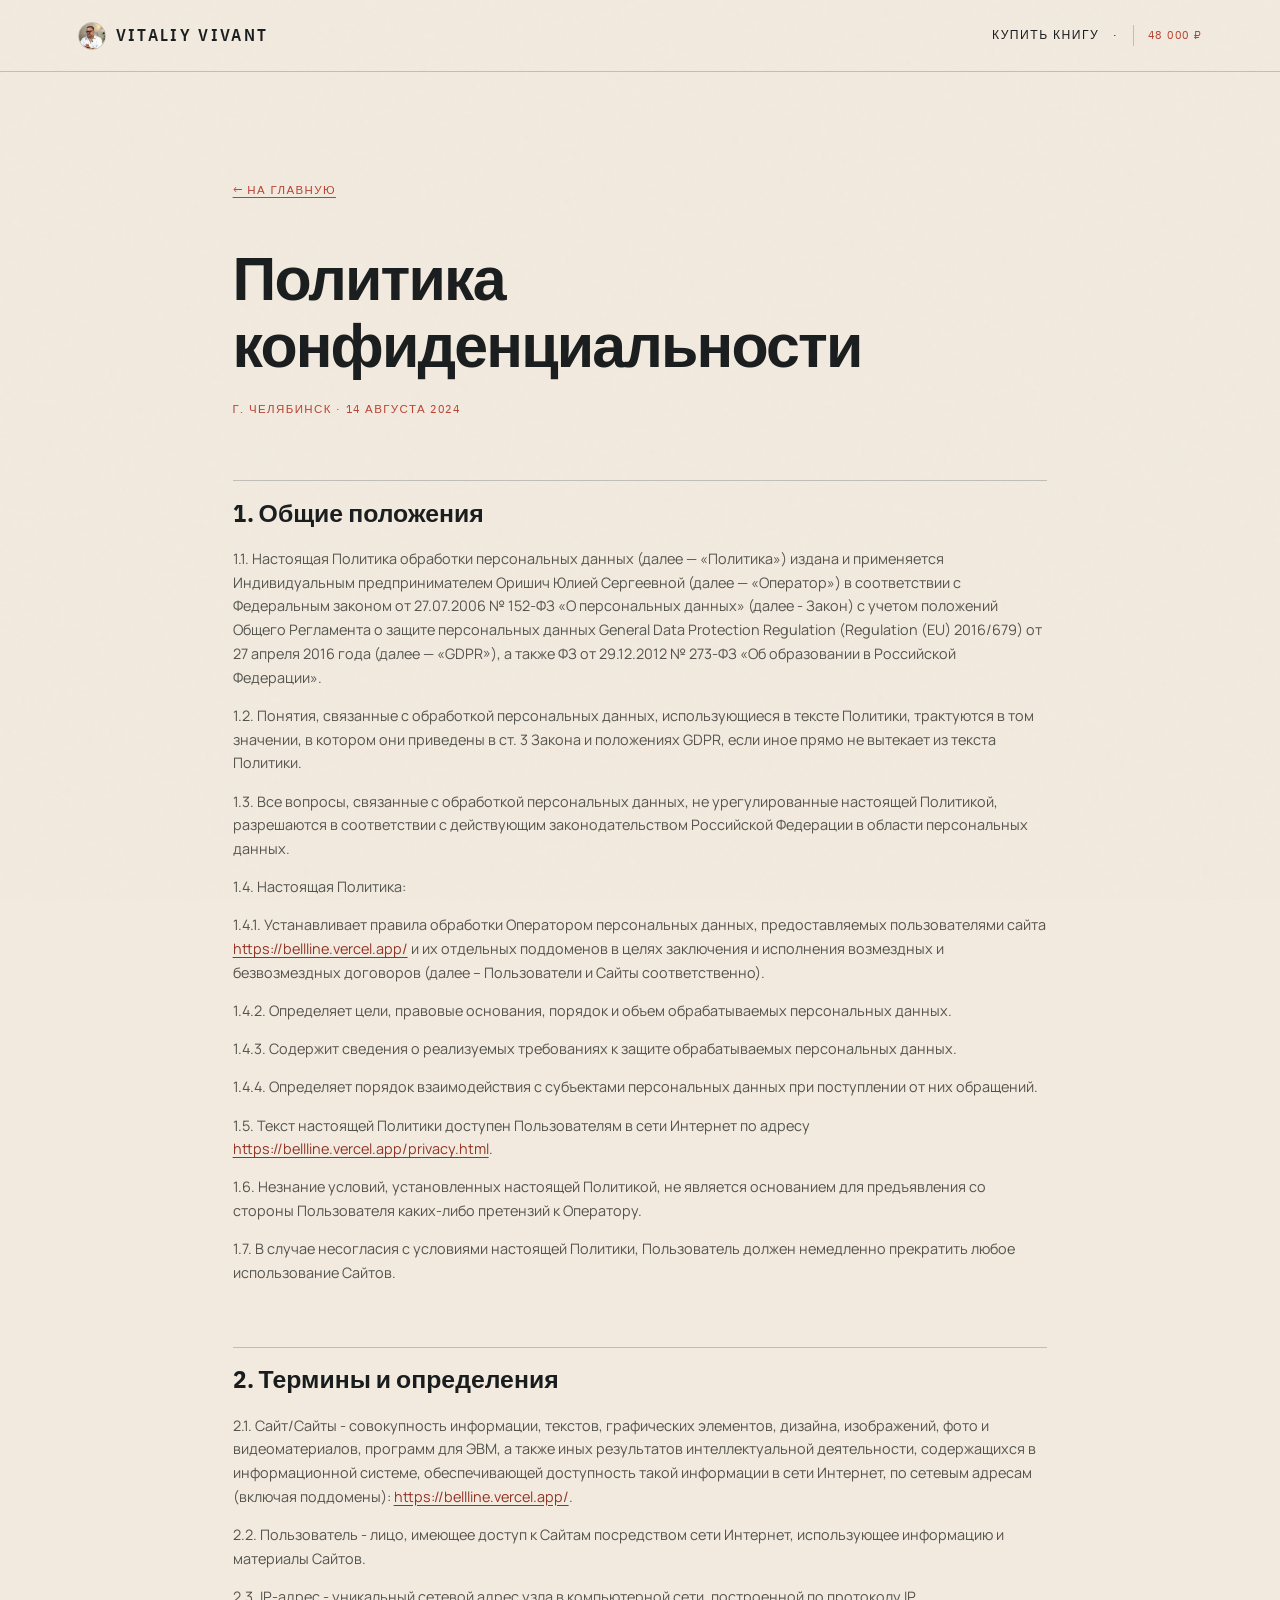
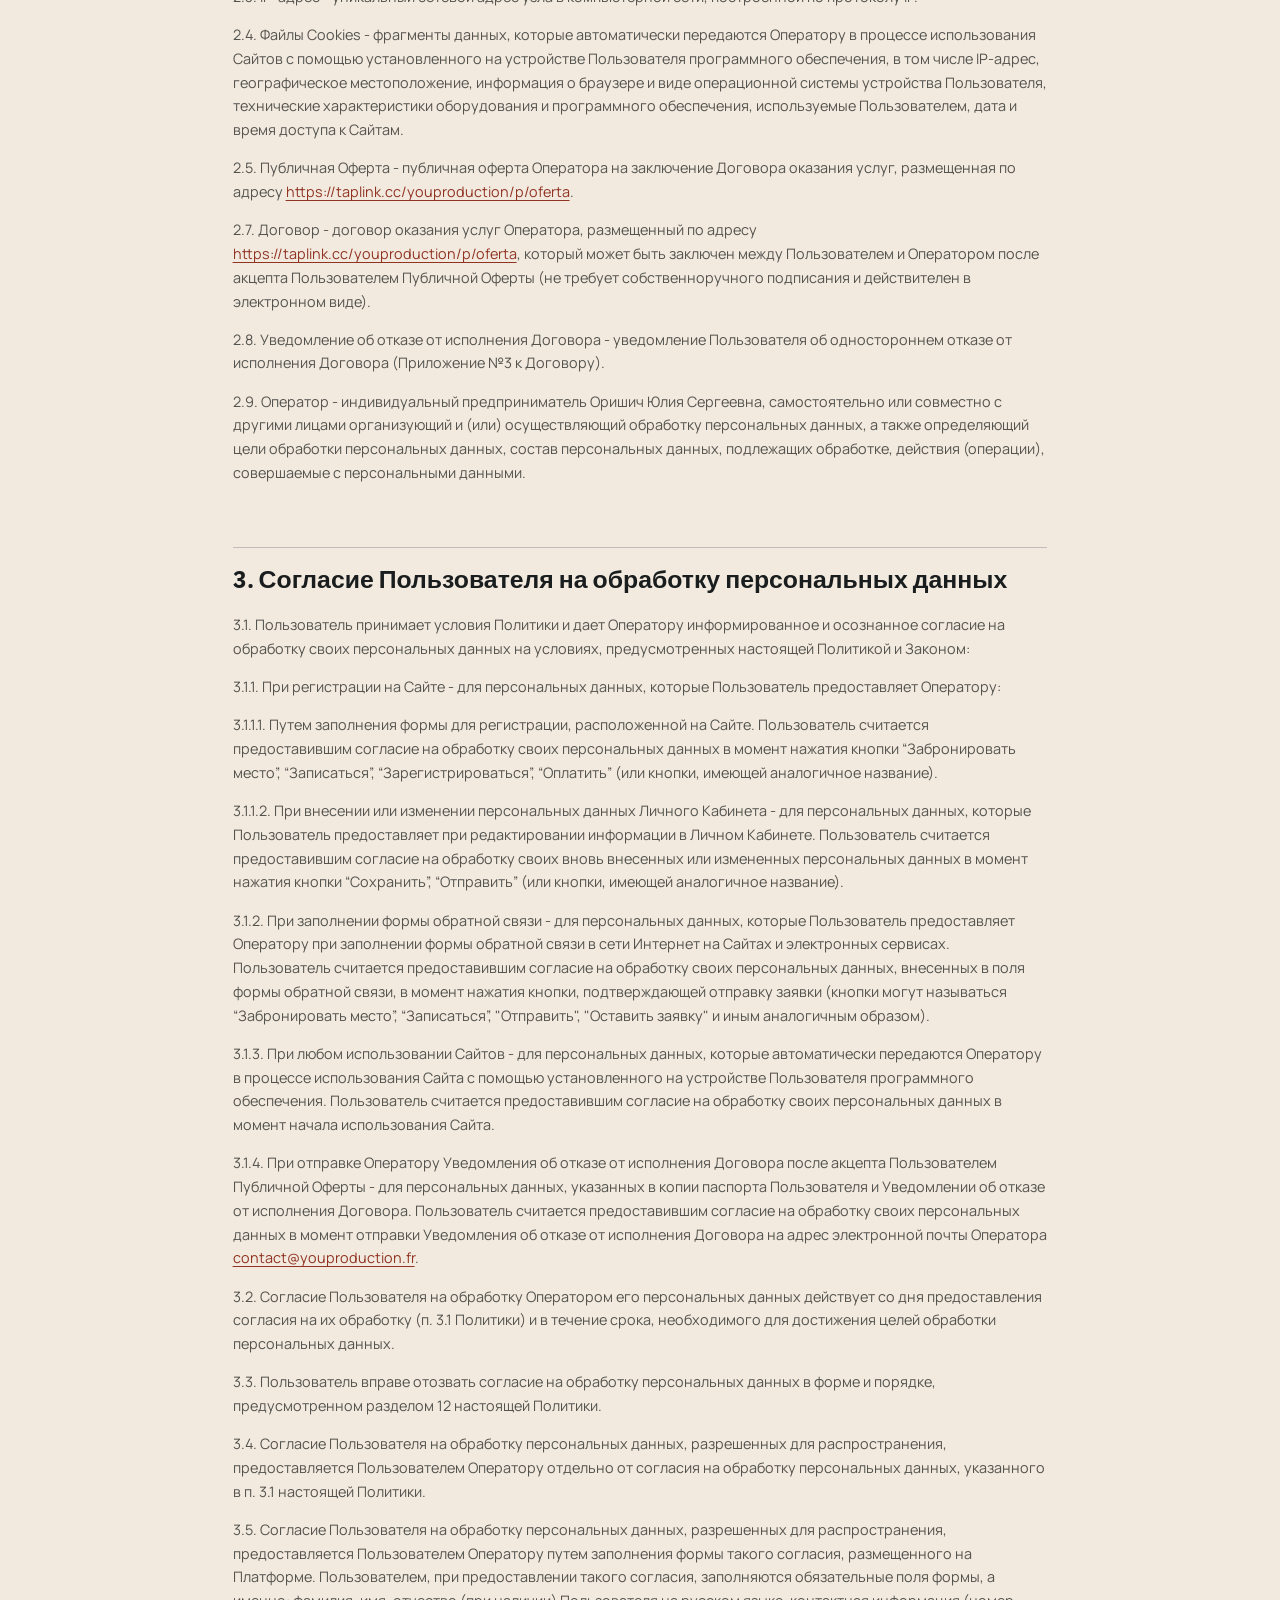
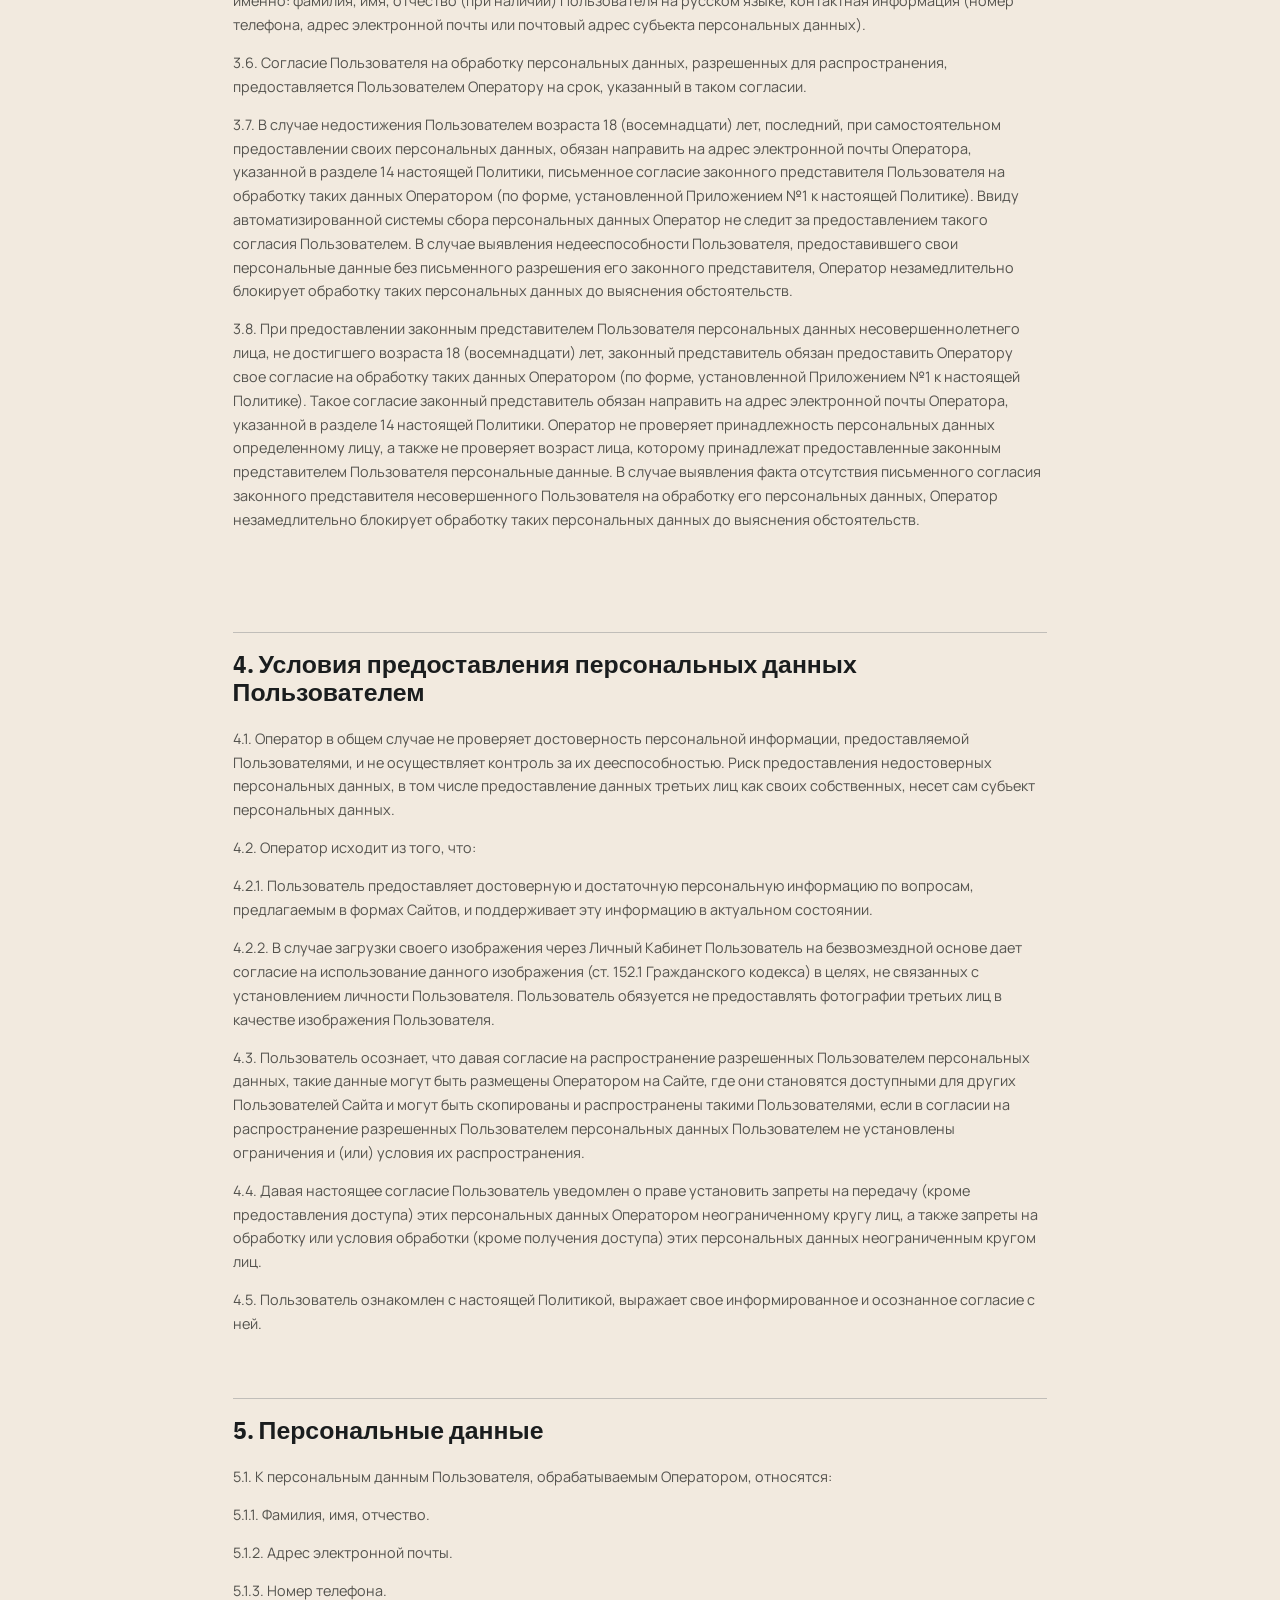
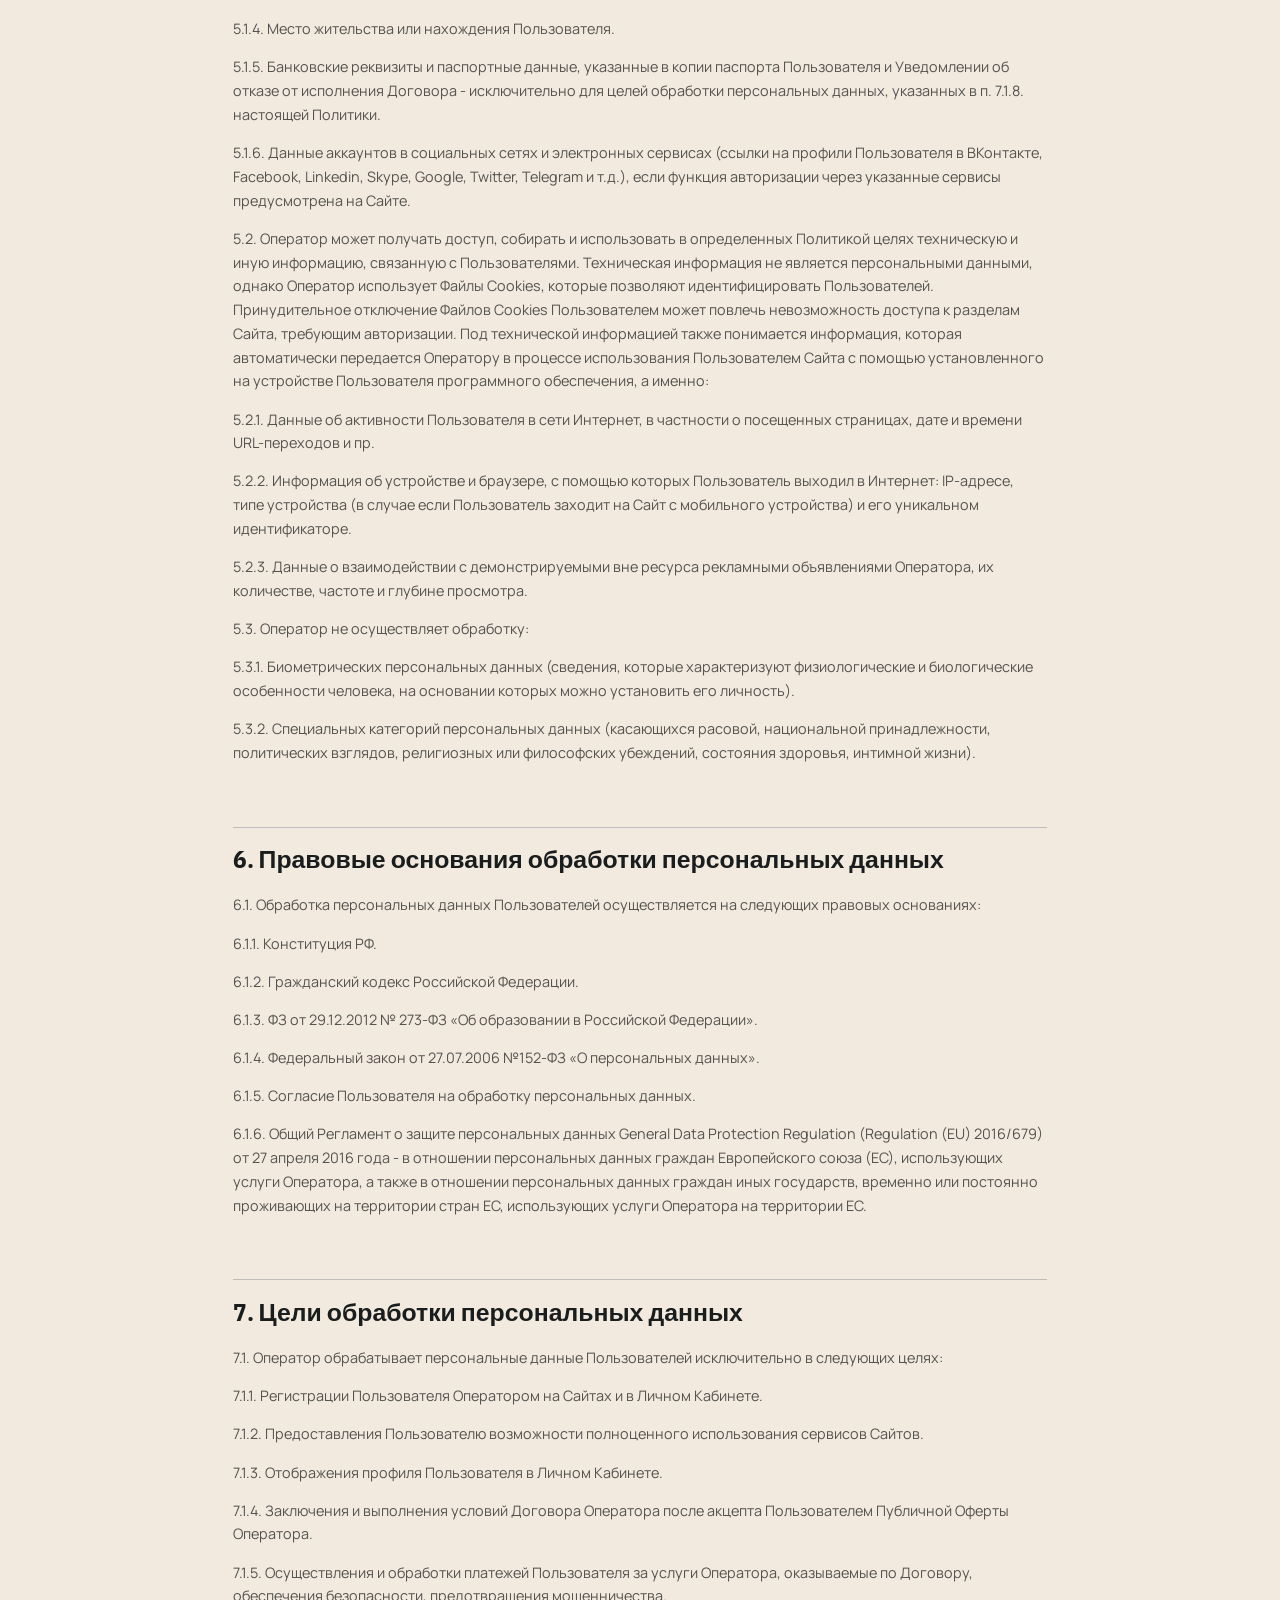
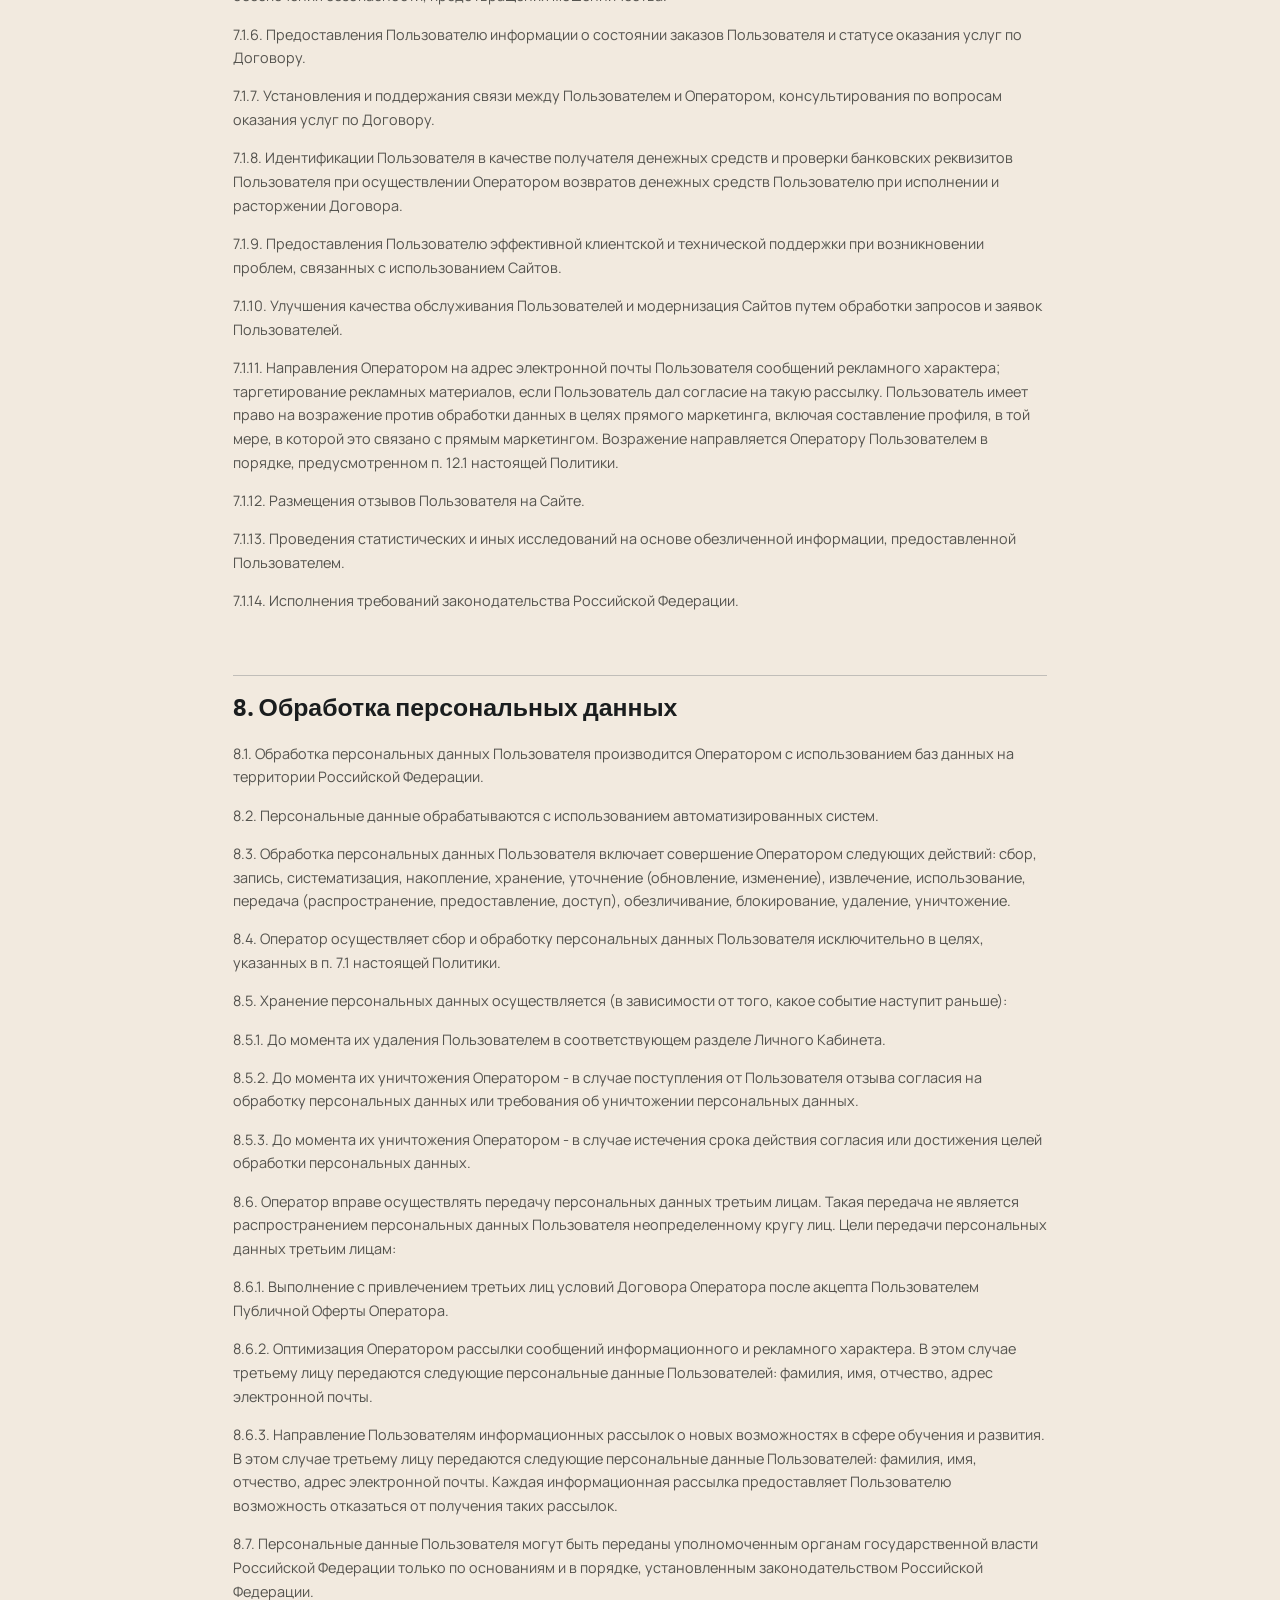
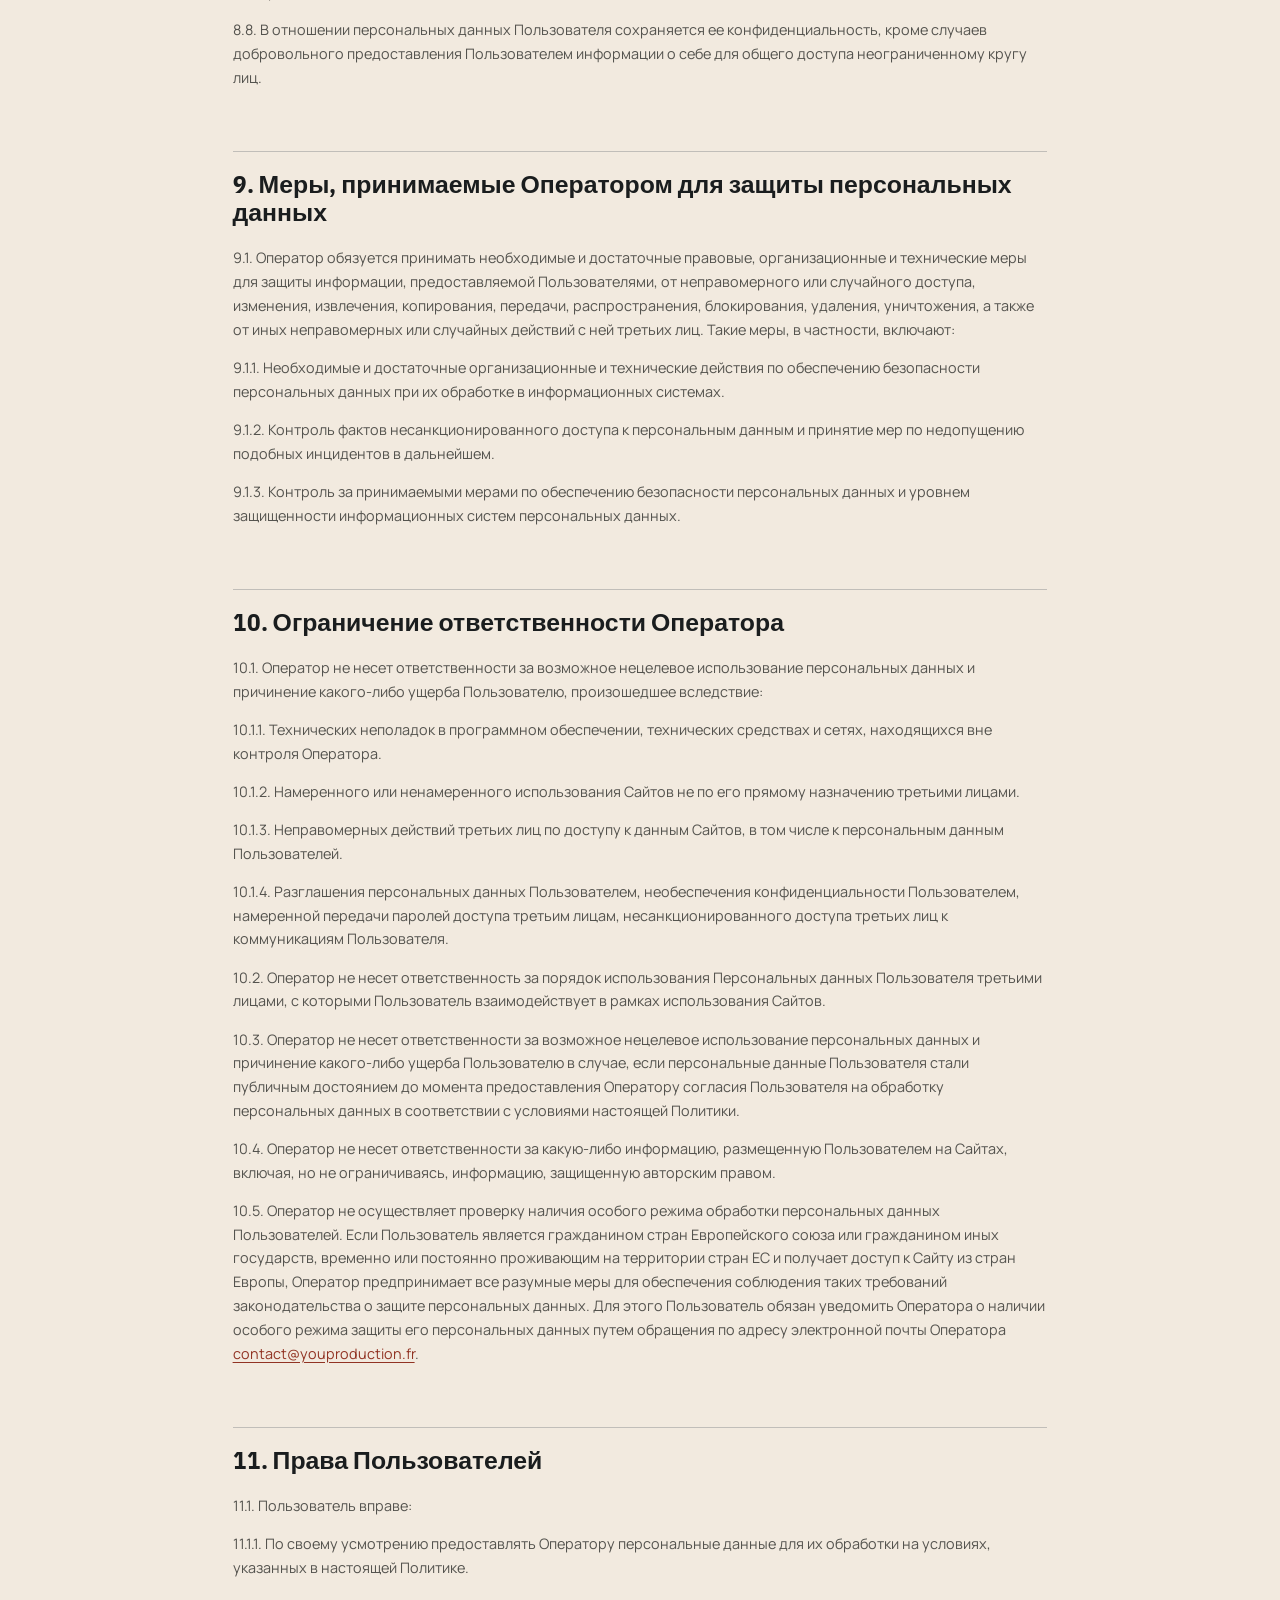
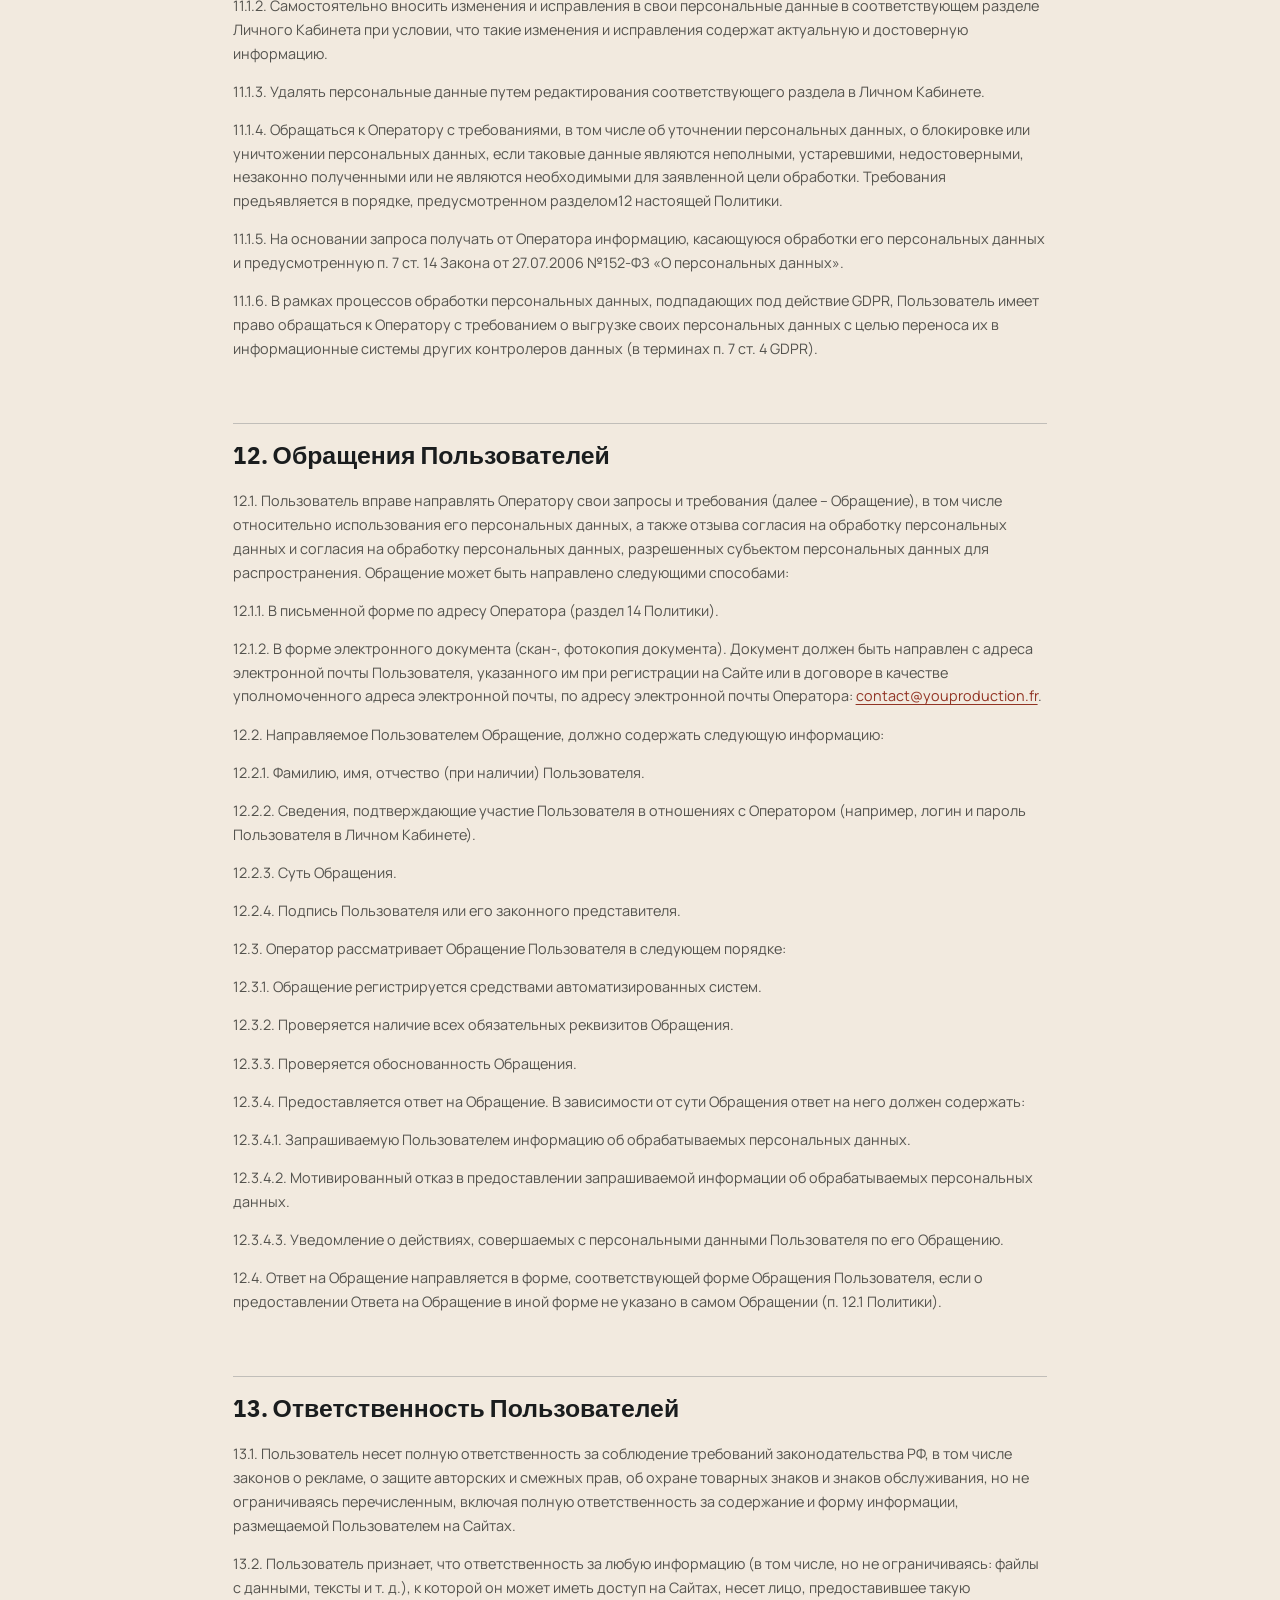
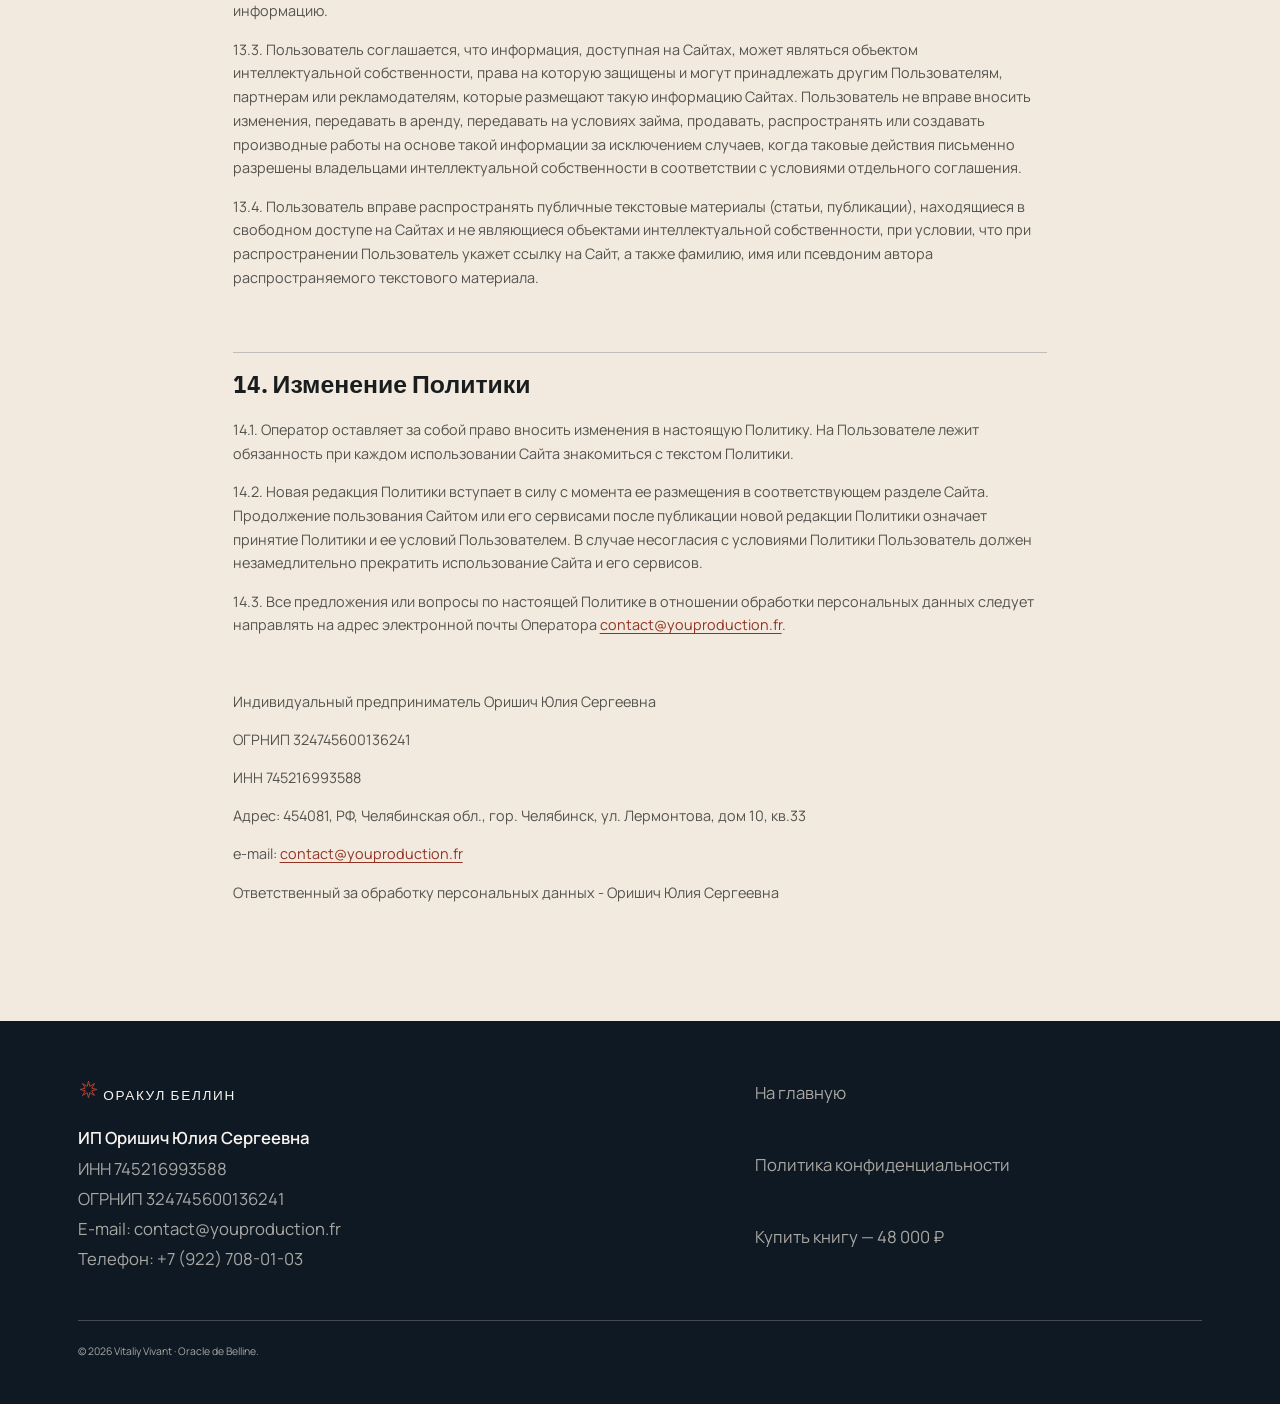
==== commit 0eb24cd5: "Fix heading wrapping with fallback fonts and add header portrait" ====
--- a/privacy.html
+++ b/privacy.html
@@ -7,15 +7,14 @@
 <meta name="robots" content="noindex">
 <meta name="theme-color" content="#f2eadf">
 <link rel="icon" href="data:image/svg+xml,%3Csvg xmlns='http://www.w3.org/2000/svg' viewBox='0 0 200 200'%3E%3Crect width='200' height='200' fill='%23152436'/%3E%3Cpath d='M100 20 112.6 69.5 156.6 43.4 130.5 87.4 180 100 130.5 112.6 156.6 156.6 112.6 130.5 100 180 87.4 130.5 43.4 156.6 69.5 112.6 20 100 69.5 87.4 43.4 43.4 87.4 69.5Z' fill='none' stroke='%23c6a24c' stroke-width='6' stroke-linejoin='round'/%3E%3C/svg%3E">
-<link rel="preconnect" href="https://fonts.googleapis.com">
-<link rel="preconnect" href="https://fonts.gstatic.com" crossorigin>
-<link href="https://fonts.googleapis.com/css2?family=IBM+Plex+Sans+Condensed:wght@400;500;600;700&family=Manrope:wght@400;500;600&display=swap" rel="stylesheet">
-<link rel="stylesheet" href="assets/css/styles.css">
+  <link rel="preload" href="assets/fonts/ibm-plex-sans-condensed-600.ttf" as="font" type="font/ttf" crossorigin>
+  <link rel="stylesheet" href="assets/css/fonts.css">
+<link rel="stylesheet" href="assets/css/styles.css?v=20260906">
 </head>
 <body>
 <header class="site-header is-stuck">
   <div class="wrap">
-    <a class="brand" href="index.html"><svg class="star-mini" viewBox="0 0 200 200" aria-hidden="true"><path d="M100 20 112.6 69.5 156.6 43.4 130.5 87.4 180 100 130.5 112.6 156.6 156.6 112.6 130.5 100 180 87.4 130.5 43.4 156.6 69.5 112.6 20 100 69.5 87.4 43.4 43.4 87.4 69.5Z" fill="none" stroke="currentColor" stroke-width="9" stroke-linejoin="round"/></svg> Vitaliy&nbsp;Vivant</a>
+    <a class="brand" href="index.html"><img class="brand-avatar" src="assets/img/vitaliy-circle.jpg" width="28" height="28" alt="" decoding="async"> Vitaliy&nbsp;Vivant</a>
     <a class="nav-cta" href="index.html#buy"><span class="lbl">Купить книгу</span> · <span class="price">48&nbsp;000&nbsp;₽</span></a>
   </div>
 </header>
--- a/assets/css/fonts.css
+++ b/assets/css/fonts.css
@@ -0,0 +1,49 @@
+@font-face {
+  font-family: "IBM Plex Sans Condensed";
+  font-style: normal;
+  font-weight: 400;
+  font-display: swap;
+  src: url("../fonts/ibm-plex-sans-condensed-400.ttf") format("truetype");
+}
+@font-face {
+  font-family: "IBM Plex Sans Condensed";
+  font-style: normal;
+  font-weight: 500;
+  font-display: swap;
+  src: url("../fonts/ibm-plex-sans-condensed-500.ttf") format("truetype");
+}
+@font-face {
+  font-family: "IBM Plex Sans Condensed";
+  font-style: normal;
+  font-weight: 600;
+  font-display: swap;
+  src: url("../fonts/ibm-plex-sans-condensed-600.ttf") format("truetype");
+}
+@font-face {
+  font-family: "IBM Plex Sans Condensed";
+  font-style: normal;
+  font-weight: 700;
+  font-display: swap;
+  src: url("../fonts/ibm-plex-sans-condensed-700.ttf") format("truetype");
+}
+@font-face {
+  font-family: "Manrope";
+  font-style: normal;
+  font-weight: 400;
+  font-display: swap;
+  src: url("../fonts/manrope-400.ttf") format("truetype");
+}
+@font-face {
+  font-family: "Manrope";
+  font-style: normal;
+  font-weight: 500;
+  font-display: swap;
+  src: url("../fonts/manrope-500.ttf") format("truetype");
+}
+@font-face {
+  font-family: "Manrope";
+  font-style: normal;
+  font-weight: 600;
+  font-display: swap;
+  src: url("../fonts/manrope-600.ttf") format("truetype");
+}
--- a/assets/css/styles.css
+++ b/assets/css/styles.css
@@ -47,7 +47,13 @@
 .wrap { width: 100%; max-width: var(--wrap); margin-inline: auto; padding-inline: var(--gutter); }
 .wrap > *, .method-copy, .author-copy, .price-offer, .order-form > * { min-width: 0; }
 section[id] { scroll-margin-top: 84px; }
-h1, h2, h3 { text-wrap: balance; }
+h1, h2, h3, .faq summary {
+  overflow-wrap: normal;
+  word-break: normal;
+  hyphens: none;
+  -webkit-hyphens: none;
+  text-wrap: wrap;
+}
 .section { padding-block: clamp(88px, 10vw, 150px); }
 .section-index, .kicker {
   margin: 0;
@@ -85,6 +91,7 @@
 .site-header.is-stuck { border-bottom-color: var(--rule); background: rgba(242, 234, 223, .96); }
 .site-header .wrap, .header-inner { height: 100%; display: flex; align-items: center; justify-content: space-between; }
 .brand { display: inline-flex; align-items: center; gap: 10px; font-family: var(--display); font-weight: 600; letter-spacing: .14em; text-transform: uppercase; }
+.brand-avatar { width: 28px; height: 28px; flex: 0 0 28px; border-radius: 50%; object-fit: cover; object-position: 50% 48%; border: 1px solid var(--rule); }
 .brand-mark, .star-mini { width: 21px; height: 21px; fill: var(--terra); color: var(--terra); }
 .header-buy, .nav-cta {
   display: inline-flex;
@@ -114,12 +121,13 @@
 .hero-title {
   margin: 0;
   font-family: var(--display);
-  font-size: clamp(3.4rem, 24cqi, 8.8rem);
-  line-height: .88;
+  font-size: clamp(2.5rem, 8vw, 6.5rem);
+  font-size: min(20cqi, 8rem);
+  line-height: 1;
   letter-spacing: -.065em;
   text-transform: uppercase;
 }
-.hero-title span, .hero-title strong { display: block; font-weight: 600; }
+.hero-title span, .hero-title strong { display: block; font-weight: 600; white-space: nowrap; }
 .hero-title strong { color: var(--terra); margin-left: 10%; }
 .hero-title + .kicker { margin-top: 30px; }
 .hero-thesis { margin: 0 0 22px; max-width: 680px; font-family: var(--display); font-size: clamp(1.25rem, 1.04rem + .68vw, 1.82rem); font-weight: 500; line-height: 1.25; }
@@ -209,7 +217,7 @@
 .reading-table article { min-height: 255px; padding: 25px clamp(18px, 2.2vw, 32px) 32px; border-left: 1px solid var(--rule); }
 .reading-table article:last-child { border-right: 1px solid var(--rule); }
 .reading-table span { font-family: var(--display); font-size: .73rem; color: var(--terra); }
-.reading-table h3 { margin: 58px 0 12px; font-family: var(--display); font-size: clamp(1.45rem, 1.15rem + .7vw, 2rem); line-height: 1; }
+.reading-table h3 { margin: 58px 0 12px; font-family: var(--display); font-size: 1.25rem; line-height: 1.15; }
 .reading-table p { margin: 0; color: var(--ink-soft); font-size: .88rem; line-height: 1.55; }
 .table-note { max-width: var(--wrap); margin-top: 30px; padding-left: calc(25% + var(--gutter)); color: var(--ink-soft); }
 
@@ -277,6 +285,7 @@
 .price-offer small { display: block; margin-top: 18px; color: rgba(248, 243, 236, .7); }
 
 .faq-grid { display: grid; grid-template-columns: .62fr 1.38fr; gap: clamp(50px, 9vw, 135px); }
+.faq-grid .display { font-size: clamp(1.9rem, 3vw, 2.7rem); }
 .faq .display { margin-top: 24px; }
 .faq details { border-top: 1px solid var(--rule); }
 .faq details:last-child { border-bottom: 1px solid var(--rule); }
@@ -325,7 +334,7 @@
 .doc { padding-block: clamp(60px, 8vw, 110px); }
 .doc .wrap { max-width: 930px; }
 .doc .back { display: inline-block; margin-bottom: 46px; font-family: var(--display); font-size: .72rem; letter-spacing: .12em; text-transform: uppercase; color: var(--terra); }
-.doc h1 { margin: 0; font-family: var(--display); font-size: clamp(1.8rem, 1rem + 3vw, 4rem); line-height: 1.1; letter-spacing: -.03em; }
+.doc h1 { margin: 0; font-family: var(--display); font-size: clamp(1.25rem, 5.8vw, 3.8rem); line-height: 1.1; letter-spacing: -.03em; }
 .doc-meta { margin: 20px 0 55px; font-family: var(--display); font-size: .72rem; letter-spacing: .12em; text-transform: uppercase; color: var(--terra); }
 .doc h2 { margin: 2.5em 0 .8em; padding-top: .7em; font-family: var(--display); font-size: 1.55rem; line-height: 1.15; border-top: 1px solid var(--rule); }
 .doc h3 { margin-top: 2em; font-family: var(--display); }
@@ -341,7 +350,7 @@
   .hero-copy { max-width: 680px; }
   .hero-object { max-width: 360px; }
   .method-grid, .price-grid, .faq-grid { grid-template-columns: minmax(0, 1fr); }
-  .hero-title { font-size: clamp(3.4rem, 24cqi, 8rem); }
+  .hero-title { font-size: clamp(2.5rem, 17vw, 8rem); font-size: min(20cqi, 8rem); }
   .reading-table { grid-template-columns: 1fr 1fr; }
   .reading-table article:nth-child(3), .reading-table article:nth-child(4) { border-top: 1px solid var(--rule); }
   .method-grid, .author-grid { gap: 58px; }
@@ -360,7 +369,7 @@
   .hero-grid { grid-template-columns: 1fr; }
   .hero-object { max-width: 360px; }
   .seal { width: 100px; }
-  .hero-title { font-size: clamp(3.4rem, 24cqi, 7rem); }
+  .hero-title { font-size: clamp(2.5rem, 17vw, 7rem); font-size: min(20cqi, 7rem); }
   .hero-title strong { margin-left: 8%; }
   .display { font-size: clamp(1.9rem, 1.25rem + 3vw, 2.65rem); line-height: 1.12; letter-spacing: -.025em; }
   .section, .fit, .method, .price-section, .buy-section { padding-block: 64px; }
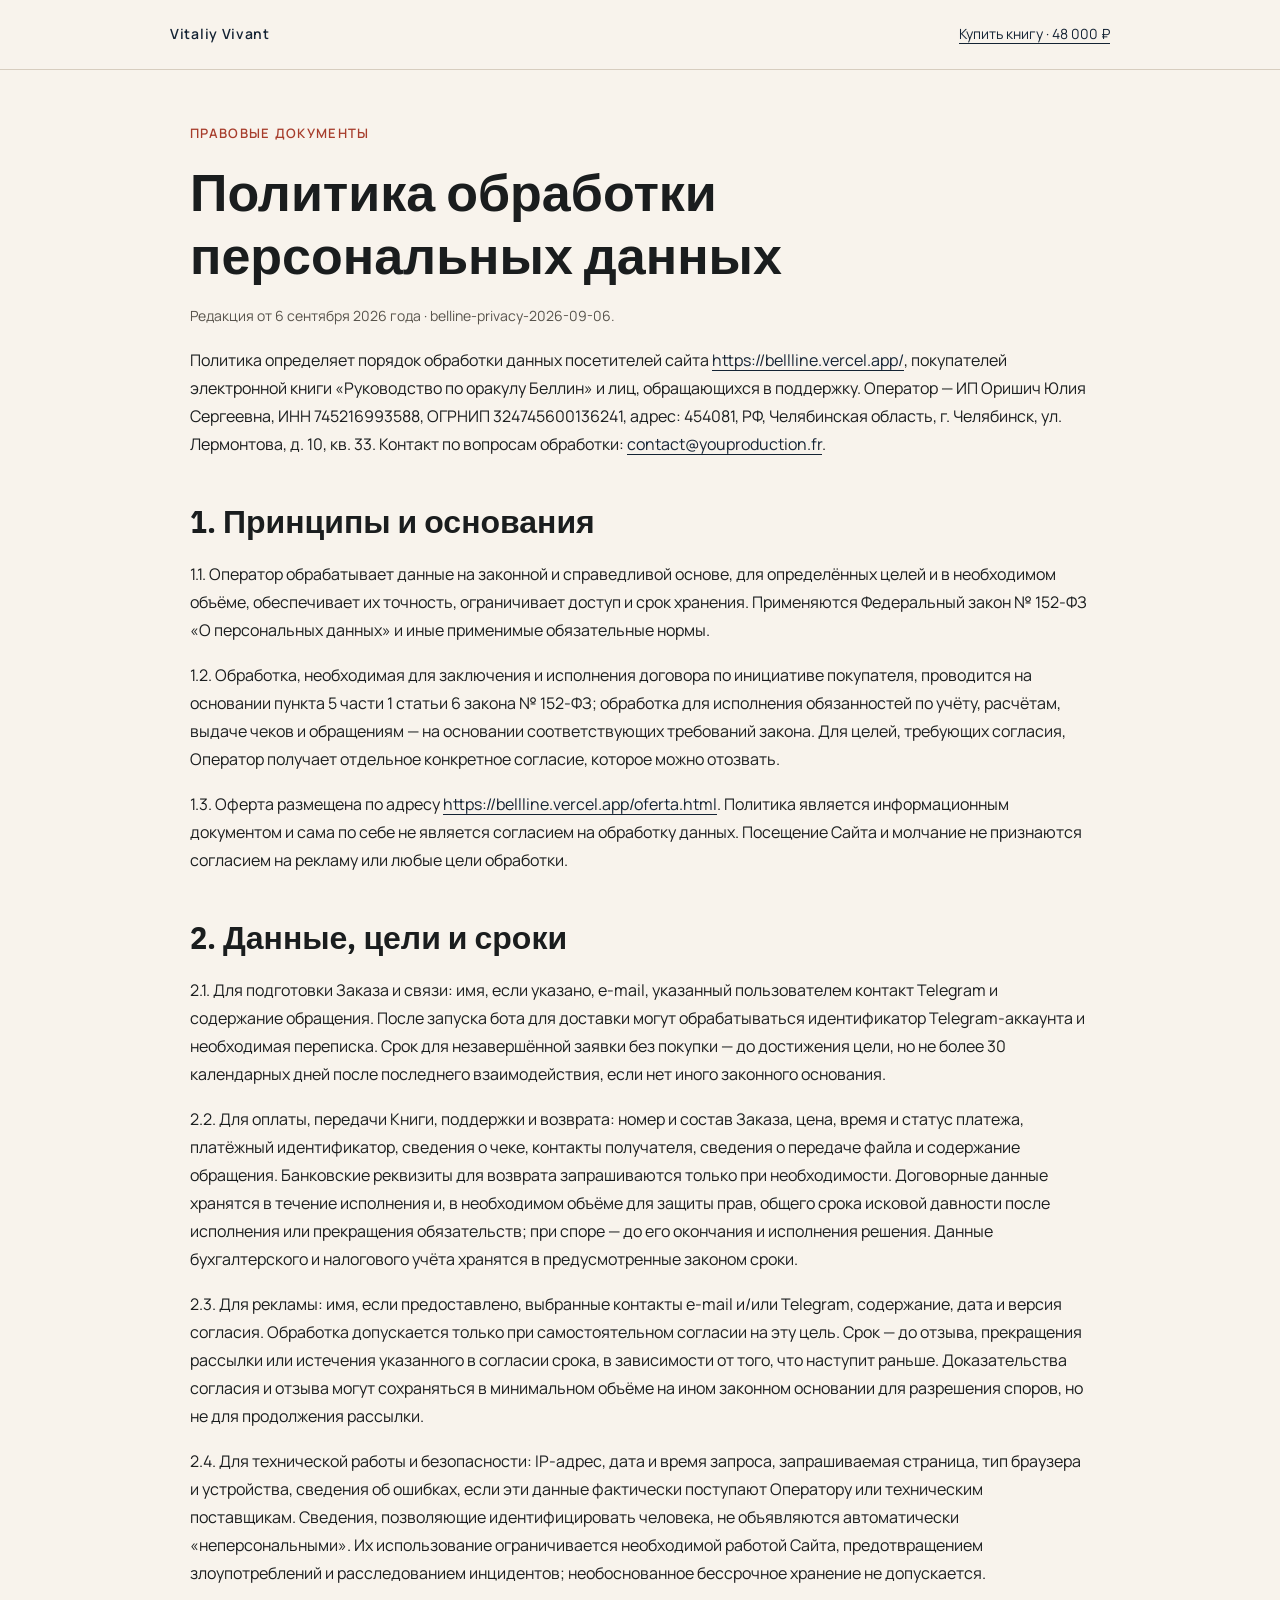
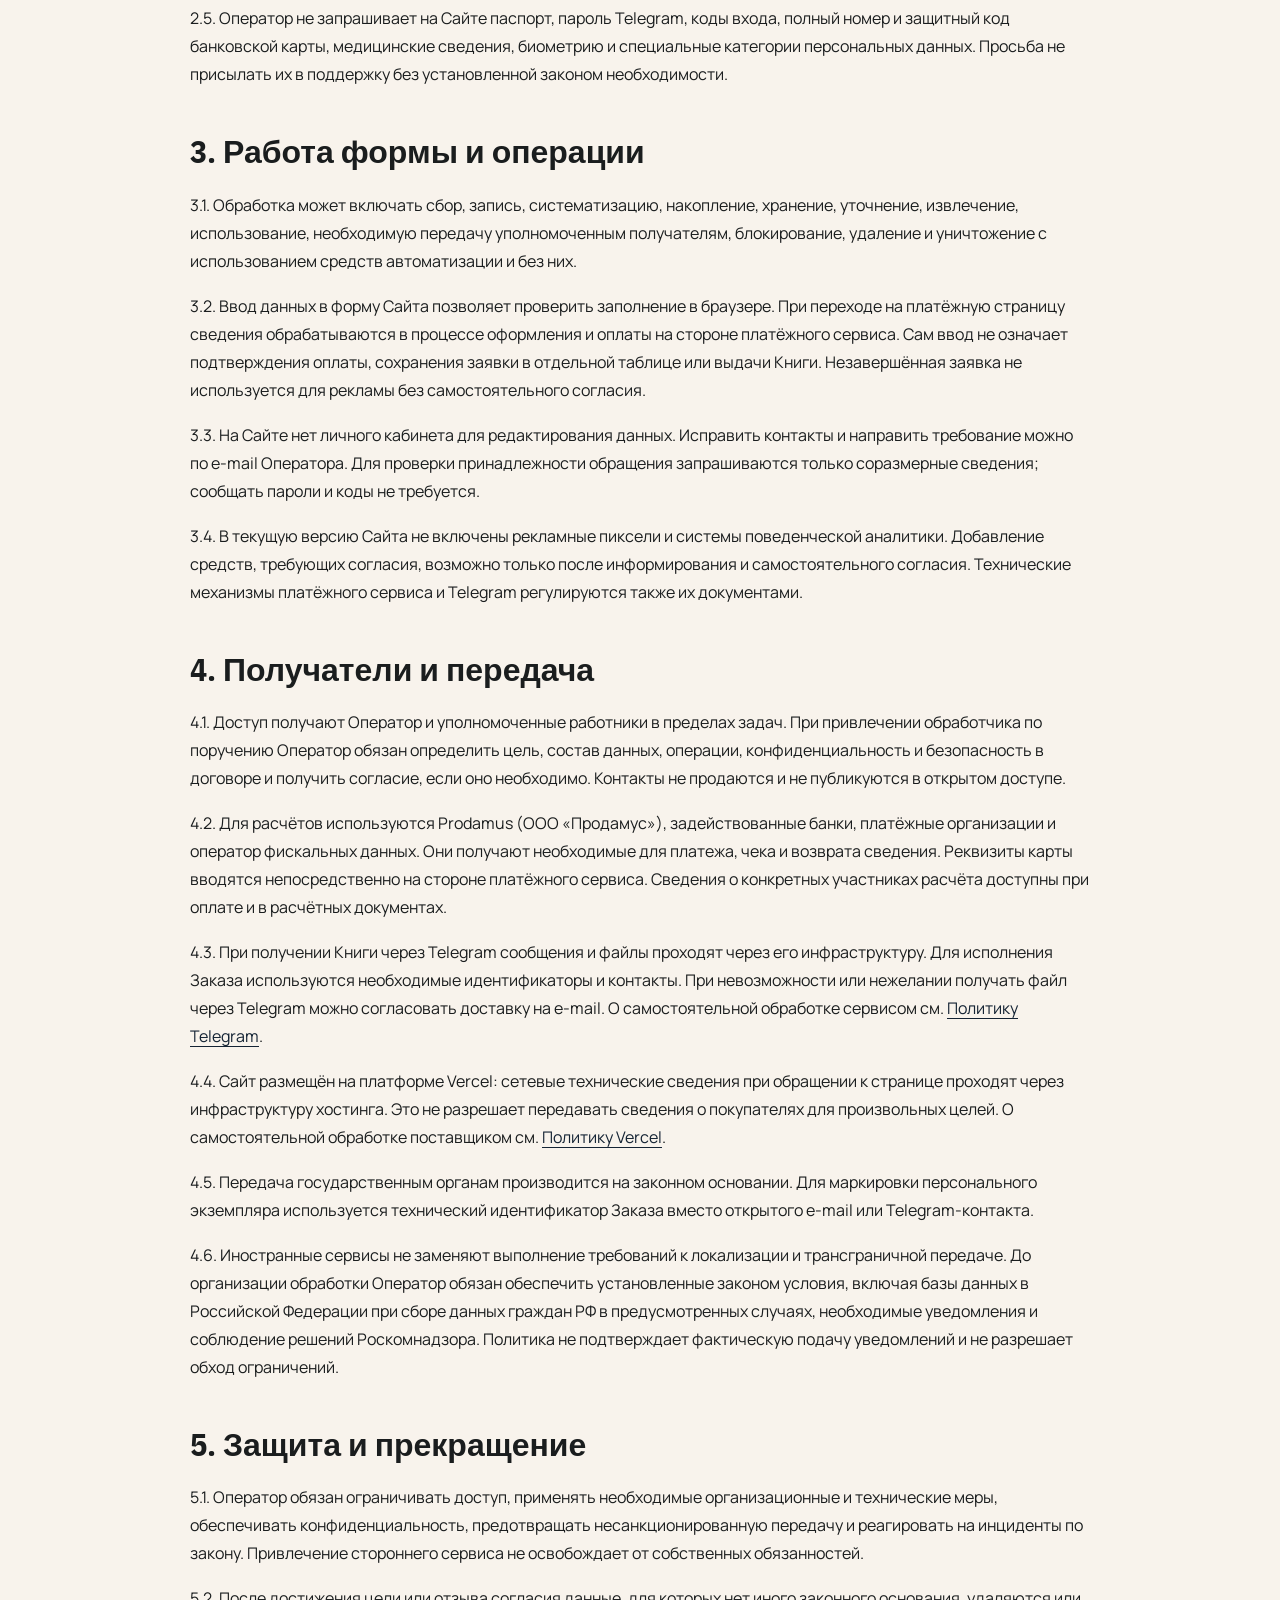
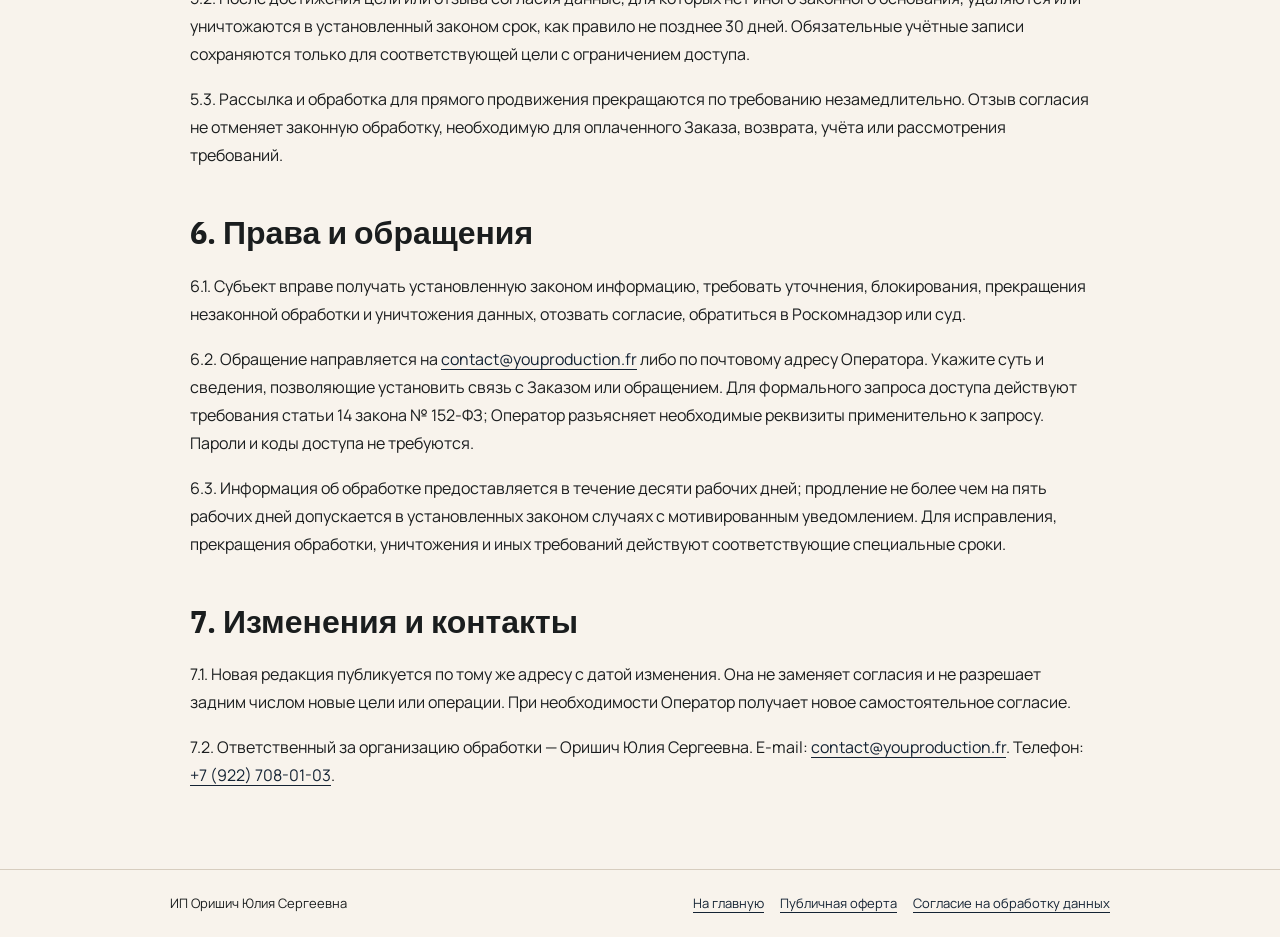
==== commit f7c66903: "Add book offer and update legal purchase flow" ====
--- a/privacy.html
+++ b/privacy.html
@@ -1,207 +1,44 @@
 <!doctype html>
 <html lang="ru">
-<head>
-<meta charset="utf-8">
-<meta name="viewport" content="width=device-width, initial-scale=1">
-<title>Политика конфиденциальности — Оракул Беллин</title>
-<meta name="robots" content="noindex">
-<meta name="theme-color" content="#f2eadf">
-<link rel="icon" href="data:image/svg+xml,%3Csvg xmlns='http://www.w3.org/2000/svg' viewBox='0 0 200 200'%3E%3Crect width='200' height='200' fill='%23152436'/%3E%3Cpath d='M100 20 112.6 69.5 156.6 43.4 130.5 87.4 180 100 130.5 112.6 156.6 156.6 112.6 130.5 100 180 87.4 130.5 43.4 156.6 69.5 112.6 20 100 69.5 87.4 43.4 43.4 87.4 69.5Z' fill='none' stroke='%23c6a24c' stroke-width='6' stroke-linejoin='round'/%3E%3C/svg%3E">
-  <link rel="preload" href="assets/fonts/ibm-plex-sans-condensed-600.ttf" as="font" type="font/ttf" crossorigin>
-  <link rel="stylesheet" href="assets/css/fonts.css">
-<link rel="stylesheet" href="assets/css/styles.css?v=20260906">
-</head>
+<head><meta charset="utf-8"><meta name="viewport" content="width=device-width, initial-scale=1"><title>Политика обработки персональных данных — Оракул Беллин</title><meta name="theme-color" content="#f8f3ec"><link rel="canonical" href="https://bellline.vercel.app/privacy.html"><link rel="stylesheet" href="assets/css/fonts.css"><link rel="stylesheet" href="assets/css/legal.css?v=20260906"></head>
 <body>
-<header class="site-header is-stuck">
-  <div class="wrap">
-    <a class="brand" href="index.html"><img class="brand-avatar" src="assets/img/vitaliy-circle.jpg" width="28" height="28" alt="" decoding="async"> Vitaliy&nbsp;Vivant</a>
-    <a class="nav-cta" href="index.html#buy"><span class="lbl">Купить книгу</span> · <span class="price">48&nbsp;000&nbsp;₽</span></a>
-  </div>
-</header>
-
-<main class="doc">
-  <div class="wrap">
-    <a class="back" href="index.html">← На главную</a>
-    <h1>Политика конфиденциальности</h1>
-    <div class="doc-meta">г. Челябинск · 14 августа 2024</div>
-<h2>1. Общие положения</h2>
-<p>1.1. Настоящая Политика обработки персональных данных (далее — «Политика») издана и применяется Индивидуальным предпринимателем Оришич Юлией Сергеевной (далее — «Оператор») в соответствии с Федеральным законом от 27.07.2006 № 152-ФЗ «О персональных данных» (далее - Закон) с учетом положений Общего Регламента о защите персональных данных General Data Protection Regulation (Regulation (EU) 2016/679) от 27 апреля 2016 года (далее — «GDPR»), а также ФЗ от 29.12.2012 № 273-ФЗ «Об образовании в Российской Федерации».</p>
-<p>1.2. Понятия, связанные с обработкой персональных данных, использующиеся в тексте Политики, трактуются в том значении, в котором они приведены в ст. 3 Закона и положениях GDPR, если иное прямо не вытекает из текста Политики.</p>
-<p>1.3. Все вопросы, связанные с обработкой персональных данных, не урегулированные настоящей Политикой, разрешаются в соответствии с действующим законодательством Российской Федерации в области персональных данных.</p>
-<p>1.4. Настоящая Политика:</p>
-<p>1.4.1. Устанавливает правила обработки Оператором персональных данных, предоставляемых пользователями сайта <a href="https://bellline.vercel.app/" target="_blank" rel="noopener">https://bellline.vercel.app/</a> и их отдельных поддоменов в целях заключения и исполнения возмездных и безвозмездных договоров (далее – Пользователи и Сайты соответственно).</p>
-<p>1.4.2. Определяет цели, правовые основания, порядок и объем обрабатываемых персональных данных.</p>
-<p>1.4.3. Содержит сведения о реализуемых требованиях к защите обрабатываемых персональных данных.</p>
-<p>1.4.4. Определяет порядок взаимодействия с субъектами персональных данных при поступлении от них обращений.</p>
-<p>1.5. Текст настоящей Политики доступен Пользователям в сети Интернет по адресу <a href="https://bellline.vercel.app/privacy.html" target="_blank" rel="noopener">https://bellline.vercel.app/privacy.html</a>.</p>
-<p>1.6. Незнание условий, установленных настоящей Политикой, не является основанием для предъявления со стороны Пользователя каких-либо претензий к Оператору.</p>
-<p>1.7. В случае несогласия с условиями настоящей Политики, Пользователь должен немедленно прекратить любое использование Сайтов.</p>
-<h2>2. Термины и определения</h2>
-<p>2.1. Сайт/Сайты - совокупность информации, текстов, графических элементов, дизайна, изображений, фото и видеоматериалов, программ для ЭВМ, а также иных результатов интеллектуальной деятельности, содержащихся в информационной системе, обеспечивающей доступность такой информации в сети Интернет, по сетевым адресам (включая поддомены): <a href="https://bellline.vercel.app/" target="_blank" rel="noopener">https://bellline.vercel.app/</a>.</p>
-<p>2.2. Пользователь - лицо, имеющее доступ к Сайтам посредством сети Интернет, использующее информацию и материалы Сайтов.</p>
-<p>2.3. IP-адрес - уникальный сетевой адрес узла в компьютерной сети, построенной по протоколу IP.</p>
-<p>2.4. Файлы Cookies - фрагменты данных, которые автоматически передаются Оператору в процессе использования Сайтов с помощью установленного на устройстве Пользователя программного обеспечения, в том числе IP-адрес, географическое местоположение, информация о браузере и виде операционной системы устройства Пользователя, технические характеристики оборудования и программного обеспечения, используемые Пользователем, дата и время доступа к Сайтам.</p>
-<p>2.5. Публичная Оферта - публичная оферта Оператора на заключение Договора оказания услуг, размещенная по адресу <a href="https://taplink.cc/youproduction/p/oferta" target="_blank" rel="noopener">https://taplink.cc/youproduction/p/oferta</a>.</p>
-<p>2.7. Договор - договор оказания услуг Оператора, размещенный по адресу <a href="https://taplink.cc/youproduction/p/oferta" target="_blank" rel="noopener">https://taplink.cc/youproduction/p/oferta</a>, который может быть заключен между Пользователем и Оператором после акцепта Пользователем Публичной Оферты (не требует собственноручного подписания и действителен в электронном виде).</p>
-<p>2.8. Уведомление об отказе от исполнения Договора - уведомление Пользователя об одностороннем отказе от исполнения Договора (Приложение №3 к Договору).</p>
-<p>2.9. Оператор - индивидуальный предприниматель Оришич Юлия Сергеевна, самостоятельно или совместно с другими лицами организующий и (или) осуществляющий обработку персональных данных, а также определяющий цели обработки персональных данных, состав персональных данных, подлежащих обработке, действия (операции), совершаемые с персональными данными.</p>
-<h2>3. Согласие Пользователя на обработку персональных данных</h2>
-<p>3.1. Пользователь принимает условия Политики и дает Оператору информированное и осознанное согласие на обработку своих персональных данных на условиях, предусмотренных настоящей Политикой и Законом:</p>
-<p>3.1.1. При регистрации на Сайте - для персональных данных, которые Пользователь предоставляет Оператору:</p>
-<p>3.1.1.1. Путем заполнения формы для регистрации, расположенной на Сайте. Пользователь считается предоставившим согласие на обработку своих персональных данных в момент нажатия кнопки “Забронировать место”, “Записаться”, “Зарегистрироваться”, “Оплатить” (или кнопки, имеющей аналогичное название).</p>
-<p>3.1.1.2. При внесении или изменении персональных данных Личного Кабинета - для персональных данных, которые Пользователь предоставляет при редактировании информации в Личном Кабинете. Пользователь считается предоставившим согласие на обработку своих вновь внесенных или измененных персональных данных в момент нажатия кнопки “Сохранить”, “Отправить” (или кнопки, имеющей аналогичное название).</p>
-<p>3.1.2. При заполнении формы обратной связи - для персональных данных, которые Пользователь предоставляет Оператору при заполнении формы обратной связи в сети Интернет на Сайтах и электронных сервисах. Пользователь считается предоставившим согласие на обработку своих персональных данных, внесенных в поля формы обратной связи, в момент нажатия кнопки, подтверждающей отправку заявки (кнопки могут называться “Забронировать место”, “Записаться”, "Отправить", "Оставить заявку" и иным аналогичным образом).</p>
-<p>3.1.3. При любом использовании Сайтов - для персональных данных, которые автоматически передаются Оператору в процессе использования Сайта с помощью установленного на устройстве Пользователя программного обеспечения. Пользователь считается предоставившим согласие на обработку своих персональных данных в момент начала использования Сайта.</p>
-<p>3.1.4. При отправке Оператору Уведомления об отказе от исполнения Договора после акцепта Пользователем Публичной Оферты - для персональных данных, указанных в копии паспорта Пользователя и Уведомлении об отказе от исполнения Договора. Пользователь считается предоставившим согласие на обработку своих персональных данных в момент отправки Уведомления об отказе от исполнения Договора на адрес электронной почты Оператора <a href="mailto:contact@youproduction.fr">contact@youproduction.fr</a>.</p>
-<p>3.2. Согласие Пользователя на обработку Оператором его персональных данных действует со дня предоставления согласия на их обработку (п. 3.1 Политики) и в течение срока, необходимого для достижения целей обработки персональных данных.</p>
-<p>3.3. Пользователь вправе отозвать согласие на обработку персональных данных в форме и порядке, предусмотренном разделом 12 настоящей Политики.</p>
-<p>3.4. Согласие Пользователя на обработку персональных данных, разрешенных для распространения, предоставляется Пользователем Оператору отдельно от согласия на обработку персональных данных, указанного в п. 3.1 настоящей Политики.</p>
-<p>3.5. Согласие Пользователя на обработку персональных данных, разрешенных для распространения, предоставляется Пользователем Оператору путем заполнения формы такого согласия, размещенного на Платформе. Пользователем, при предоставлении такого согласия, заполняются обязательные поля формы, а именно: фамилия, имя, отчество (при наличии) Пользователя на русском языке, контактная информация (номер телефона, адрес электронной почты или почтовый адрес субъекта персональных данных).</p>
-<p>3.6. Согласие Пользователя на обработку персональных данных, разрешенных для распространения, предоставляется Пользователем Оператору на срок, указанный в таком согласии.</p>
-<p>3.7. В случае недостижения Пользователем возраста 18 (восемнадцати) лет, последний, при самостоятельном предоставлении своих персональных данных, обязан направить на адрес электронной почты Оператора, указанной в разделе 14 настоящей Политики, письменное согласие законного представителя Пользователя на обработку таких данных Оператором (по форме, установленной Приложением №1 к настоящей Политике). Ввиду автоматизированной системы сбора персональных данных Оператор не следит за предоставлением такого согласия Пользователем. В случае выявления недееспособности Пользователя, предоставившего свои персональные данные без письменного разрешения его законного представителя, Оператор незамедлительно блокирует обработку таких персональных данных до выяснения обстоятельств.</p>
-<p>3.8. При предоставлении законным представителем Пользователя персональных данных несовершеннолетнего лица, не достигшего возраста 18 (восемнадцати) лет, законный представитель обязан предоставить Оператору свое согласие на обработку таких данных Оператором (по форме, установленной Приложением №1 к настоящей Политике). Такое согласие законный представитель обязан направить на адрес электронной почты Оператора, указанной в разделе 14 настоящей Политики. Оператор не проверяет принадлежность персональных данных определенному лицу, а также не проверяет возраст лица, которому принадлежат предоставленные законным представителем Пользователя персональные данные. В случае выявления факта отсутствия письменного согласия законного представителя несовершенного Пользователя на обработку его персональных данных, Оператор незамедлительно блокирует обработку таких персональных данных до выяснения обстоятельств.</p>
-<p>‌</p>
-<h2>4. Условия предоставления персональных данных Пользователем</h2>
-<p>4.1. Оператор в общем случае не проверяет достоверность персональной информации, предоставляемой Пользователями, и не осуществляет контроль за их дееспособностью. Риск предоставления недостоверных персональных данных, в том числе предоставление данных третьих лиц как своих собственных, несет сам субъект персональных данных.</p>
-<p>4.2. Оператор исходит из того, что:</p>
-<p>4.2.1. Пользователь предоставляет достоверную и достаточную персональную информацию по вопросам, предлагаемым в формах Сайтов, и поддерживает эту информацию в актуальном состоянии.</p>
-<p>4.2.2. В случае загрузки своего изображения через Личный Кабинет Пользователь на безвозмездной основе дает согласие на использование данного изображения (ст. 152.1 Гражданского кодекса) в целях, не связанных с установлением личности Пользователя. Пользователь обязуется не предоставлять фотографии третьих лиц в качестве изображения Пользователя.</p>
-<p>4.3. Пользователь осознает, что давая согласие на распространение разрешенных Пользователем персональных данных, такие данные могут быть размещены Оператором на Сайте, где они становятся доступными для других Пользователей Сайта и могут быть скопированы и распространены такими Пользователями, если в согласии на распространение разрешенных Пользователем персональных данных Пользователем не установлены ограничения и (или) условия их распространения.</p>
-<p>4.4. Давая настоящее согласие Пользователь уведомлен о праве установить запреты на передачу (кроме предоставления доступа) этих персональных данных Оператором неограниченному кругу лиц, а также запреты на обработку или условия обработки (кроме получения доступа) этих персональных данных неограниченным кругом лиц.</p>
-<p>4.5. Пользователь ознакомлен с настоящей Политикой, выражает свое информированное и осознанное согласие с ней.</p>
-<h2>5. Персональные данные</h2>
-<p>5.1. К персональным данным Пользователя, обрабатываемым Оператором, относятся:</p>
-<p>5.1.1. Фамилия, имя, отчество.</p>
-<p>5.1.2. Адрес электронной почты.</p>
-<p>5.1.3. Номер телефона.</p>
-<p>5.1.4. Место жительства или нахождения Пользователя.</p>
-<p>5.1.5. Банковские реквизиты и паспортные данные, указанные в копии паспорта Пользователя и Уведомлении об отказе от исполнения Договора - исключительно для целей обработки персональных данных, указанных в п. 7.1.8. настоящей Политики.</p>
-<p>5.1.6. Данные аккаунтов в социальных сетях и электронных сервисах (ссылки на профили Пользователя в ВКонтакте, Facebook, Linkedin, Skype, Google, Twitter, Telegram и т.д.), если функция авторизации через указанные сервисы предусмотрена на Сайте.</p>
-<p>5.2. Оператор может получать доступ, собирать и использовать в определенных Политикой целях техническую и иную информацию, связанную с Пользователями. Техническая информация не является персональными данными, однако Оператор использует Файлы Cookies, которые позволяют идентифицировать Пользователей. Принудительное отключение Файлов Cookies Пользователем может повлечь невозможность доступа к разделам Сайта, требующим авторизации. Под технической информацией также понимается информация, которая автоматически передается Оператору в процессе использования Пользователем Сайта с помощью установленного на устройстве Пользователя программного обеспечения, а именно:</p>
-<p>5.2.1. Данные об активности Пользователя в сети Интернет, в частности о посещенных страницах, дате и времени URL-переходов и пр.</p>
-<p>5.2.2. Информация об устройстве и браузере, с помощью которых Пользователь выходил в Интернет: IP-адресе, типе устройства (в случае если Пользователь заходит на Сайт с мобильного устройства) и его уникальном идентификаторе.</p>
-<p>5.2.3. Данные о взаимодействии с демонстрируемыми вне ресурса рекламными объявлениями Оператора, их количестве, частоте и глубине просмотра.</p>
-<p>5.3. Оператор не осуществляет обработку:</p>
-<p>5.3.1. Биометрических персональных данных (сведения, которые характеризуют физиологические и биологические особенности человека, на основании которых можно установить его личность).</p>
-<p>5.3.2. Специальных категорий персональных данных (касающихся расовой, национальной принадлежности, политических взглядов, религиозных или философских убеждений, состояния здоровья, интимной жизни).</p>
-<h2>6. Правовые основания обработки персональных данных</h2>
-<p>6.1. Обработка персональных данных Пользователей осуществляется на следующих правовых основаниях:</p>
-<p>6.1.1. Конституция РФ.</p>
-<p>6.1.2. Гражданский кодекс Российской Федерации.</p>
-<p>6.1.3. ФЗ от 29.12.2012 № 273-ФЗ «Об образовании в Российской Федерации».</p>
-<p>6.1.4. Федеральный закон от 27.07.2006 №152-ФЗ «О персональных данных».</p>
-<p>6.1.5. Согласие Пользователя на обработку персональных данных.</p>
-<p>6.1.6. Общий Регламент о защите персональных данных General Data Protection Regulation (Regulation (EU) 2016/679) от 27 апреля 2016 года - в отношении персональных данных граждан Европейского союза (ЕС), использующих услуги Оператора, а также в отношении персональных данных граждан иных государств, временно или постоянно проживающих на территории стран ЕС, использующих услуги Оператора на территории ЕС.</p>
-<h2>7. Цели обработки персональных данных</h2>
-<p>7.1. Оператор обрабатывает персональные данные Пользователей исключительно в следующих целях:</p>
-<p>7.1.1. Регистрации Пользователя Оператором на Сайтах и в Личном Кабинете.</p>
-<p>7.1.2. Предоставления Пользователю возможности полноценного использования сервисов Сайтов.</p>
-<p>7.1.3. Отображения профиля Пользователя в Личном Кабинете.</p>
-<p>7.1.4. Заключения и выполнения условий Договора Оператора после акцепта Пользователем Публичной Оферты Оператора.</p>
-<p>7.1.5. Осуществления и обработки платежей Пользователя за услуги Оператора, оказываемые по Договору, обеспечения безопасности, предотвращения мошенничества.</p>
-<p>7.1.6. Предоставления Пользователю информации о состоянии заказов Пользователя и статусе оказания услуг по Договору.</p>
-<p>7.1.7. Установления и поддержания связи между Пользователем и Оператором, консультирования по вопросам оказания услуг по Договору.</p>
-<p>7.1.8. Идентификации Пользователя в качестве получателя денежных средств и проверки банковских реквизитов Пользователя при осуществлении Оператором возвратов денежных средств Пользователю при исполнении и расторжении Договора.</p>
-<p>7.1.9. Предоставления Пользователю эффективной клиентской и технической поддержки при возникновении проблем, связанных с использованием Сайтов.</p>
-<p>7.1.10. Улучшения качества обслуживания Пользователей и модернизация Сайтов путем обработки запросов и заявок Пользователей.</p>
-<p>7.1.11. Направления Оператором на адрес электронной почты Пользователя сообщений рекламного характера; таргетирование рекламных материалов, если Пользователь дал согласие на такую рассылку. Пользователь имеет право на возражение против обработки данных в целях прямого маркетинга, включая составление профиля, в той мере, в которой это связано с прямым маркетингом. Возражение направляется Оператору Пользователем в порядке, предусмотренном п. 12.1 настоящей Политики.</p>
-<p>7.1.12. Размещения отзывов Пользователя на Сайте.</p>
-<p>7.1.13. Проведения статистических и иных исследований на основе обезличенной информации, предоставленной Пользователем.</p>
-<p>7.1.14. Исполнения требований законодательства Российской Федерации.</p>
-<h2>8. Обработка персональных данных</h2>
-<p>8.1. Обработка персональных данных Пользователя производится Оператором с использованием баз данных на территории Российской Федерации.</p>
-<p>8.2. Персональные данные обрабатываются с использованием автоматизированных систем.</p>
-<p>8.3. Обработка персональных данных Пользователя включает совершение Оператором следующих действий: сбор, запись, систематизация, накопление, хранение, уточнение (обновление, изменение), извлечение, использование, передача (распространение, предоставление, доступ), обезличивание, блокирование, удаление, уничтожение.</p>
-<p>8.4. Оператор осуществляет сбор и обработку персональных данных Пользователя исключительно в целях, указанных в п. 7.1 настоящей Политики.</p>
-<p>8.5. Хранение персональных данных осуществляется (в зависимости от того, какое событие наступит раньше):</p>
-<p>8.5.1. До момента их удаления Пользователем в соответствующем разделе Личного Кабинета.</p>
-<p>8.5.2. До момента их уничтожения Оператором - в случае поступления от Пользователя отзыва согласия на обработку персональных данных или требования об уничтожении персональных данных.</p>
-<p>8.5.3. До момента их уничтожения Оператором - в случае истечения срока действия согласия или достижения целей обработки персональных данных.</p>
-<p>8.6. Оператор вправе осуществлять передачу персональных данных третьим лицам. Такая передача не является распространением персональных данных Пользователя неопределенному кругу лиц. Цели передачи персональных данных третьим лицам:</p>
-<p>8.6.1. Выполнение с привлечением третьих лиц условий Договора Оператора после акцепта Пользователем Публичной Оферты Оператора.</p>
-<p>8.6.2. Оптимизация Оператором рассылки сообщений информационного и рекламного характера. В этом случае третьему лицу передаются следующие персональные данные Пользователей: фамилия, имя, отчество, адрес электронной почты.</p>
-<p>8.6.3. Направление Пользователям информационных рассылок о новых возможностях в сфере обучения и развития. В этом случае третьему лицу передаются следующие персональные данные Пользователей: фамилия, имя, отчество, адрес электронной почты. Каждая информационная рассылка предоставляет Пользователю возможность отказаться от получения таких рассылок.</p>
-<p>8.7. Персональные данные Пользователя могут быть переданы уполномоченным органам государственной власти Российской Федерации только по основаниям и в порядке, установленным законодательством Российской Федерации.</p>
-<p>8.8. В отношении персональных данных Пользователя сохраняется ее конфиденциальность, кроме случаев добровольного предоставления Пользователем информации о себе для общего доступа неограниченному кругу лиц.</p>
-<h2>9. Меры, принимаемые Оператором для защиты персональных данных</h2>
-<p>9.1. Оператор обязуется принимать необходимые и достаточные правовые, организационные и технические меры для защиты информации, предоставляемой Пользователями, от неправомерного или случайного доступа, изменения, извлечения, копирования, передачи, распространения, блокирования, удаления, уничтожения, а также от иных неправомерных или случайных действий с ней третьих лиц. Такие меры, в частности, включают:</p>
-<p>9.1.1. Необходимые и достаточные организационные и технические действия по обеспечению безопасности персональных данных при их обработке в информационных системах.</p>
-<p>9.1.2. Контроль фактов несанкционированного доступа к персональным данным и принятие мер по недопущению подобных инцидентов в дальнейшем.</p>
-<p>9.1.3. Контроль за принимаемыми мерами по обеспечению безопасности персональных данных и уровнем защищенности информационных систем персональных данных.</p>
-<h2>10. Ограничение ответственности Оператора</h2>
-<p>10.1. Оператор не несет ответственности за возможное нецелевое использование персональных данных и причинение какого-либо ущерба Пользователю, произошедшее вследствие:</p>
-<p>10.1.1. Технических неполадок в программном обеспечении, технических средствах и сетях, находящихся вне контроля Оператора.</p>
-<p>10.1.2. Намеренного или ненамеренного использования Сайтов не по его прямому назначению третьими лицами.</p>
-<p>10.1.3. Неправомерных действий третьих лиц по доступу к данным Сайтов, в том числе к персональным данным Пользователей.</p>
-<p>10.1.4. Разглашения персональных данных Пользователем, необеспечения конфиденциальности Пользователем, намеренной передачи паролей доступа третьим лицам, несанкционированного доступа третьих лиц к коммуникациям Пользователя.</p>
-<p>10.2. Оператор не несет ответственность за порядок использования Персональных данных Пользователя третьими лицами, с которыми Пользователь взаимодействует в рамках использования Сайтов.</p>
-<p>10.3. Оператор не несет ответственности за возможное нецелевое использование персональных данных и причинение какого-либо ущерба Пользователю в случае, если персональные данные Пользователя стали публичным достоянием до момента предоставления Оператору согласия Пользователя на обработку персональных данных в соответствии с условиями настоящей Политики.</p>
-<p>10.4. Оператор не несет ответственности за какую-либо информацию, размещенную Пользователем на Сайтах, включая, но не ограничиваясь, информацию, защищенную авторским правом.</p>
-<p>10.5. Оператор не осуществляет проверку наличия особого режима обработки персональных данных Пользователей. Если Пользователь является гражданином стран Европейского союза или гражданином иных государств, временно или постоянно проживающим на территории стран ЕС и получает доступ к Сайту из стран Европы, Оператор предпринимает все разумные меры для обеспечения соблюдения таких требований законодательства о защите персональных данных. Для этого Пользователь обязан уведомить Оператора о наличии особого режима защиты его персональных данных путем обращения по адресу электронной почты Оператора <a href="mailto:contact@youproduction.fr">contact@youproduction.fr</a>.</p>
-<h2>11. Права Пользователей</h2>
-<p>11.1. Пользователь вправе:</p>
-<p>11.1.1. По своему усмотрению предоставлять Оператору персональные данные для их обработки на условиях, указанных в настоящей Политике.</p>
-<p>11.1.2. Самостоятельно вносить изменения и исправления в свои персональные данные в соответствующем разделе Личного Кабинета при условии, что такие изменения и исправления содержат актуальную и достоверную информацию.</p>
-<p>11.1.3. Удалять персональные данные путем редактирования соответствующего раздела в Личном Кабинете.</p>
-<p>11.1.4. Обращаться к Оператору с требованиями, в том числе об уточнении персональных данных, о блокировке или уничтожении персональных данных, если таковые данные являются неполными, устаревшими, недостоверными, незаконно полученными или не являются необходимыми для заявленной цели обработки. Требования предъявляется в порядке, предусмотренном разделом12 настоящей Политики.</p>
-<p>11.1.5. На основании запроса получать от Оператора информацию, касающуюся обработки его персональных данных и предусмотренную п. 7 ст. 14 Закона от 27.07.2006 №152-ФЗ «О персональных данных».</p>
-<p>11.1.6. В рамках процессов обработки персональных данных, подпадающих под действие GDPR, Пользователь имеет право обращаться к Оператору с требованием о выгрузке своих персональных данных с целью переноса их в информационные системы других контролеров данных (в терминах п. 7 ст. 4 GDPR).</p>
-<h2>12. Обращения Пользователей</h2>
-<p>12.1. Пользователь вправе направлять Оператору свои запросы и требования (далее – Обращение), в том числе относительно использования его персональных данных, а также отзыва согласия на обработку персональных данных и согласия на обработку персональных данных, разрешенных субъектом персональных данных для распространения. Обращение может быть направлено следующими способами:</p>
-<p>12.1.1. В письменной форме по адресу Оператора (раздел 14 Политики).</p>
-<p>12.1.2. В форме электронного документа (скан-, фотокопия документа). Документ должен быть направлен с адреса электронной почты Пользователя, указанного им при регистрации на Сайте или в договоре в качестве уполномоченного адреса электронной почты, по адресу электронной почты Оператора: <a href="mailto:contact@youproduction.fr">contact@youproduction.fr</a>.</p>
-<p>12.2. Направляемое Пользователем Обращение, должно содержать следующую информацию:</p>
-<p>12.2.1. Фамилию, имя, отчество (при наличии) Пользователя.</p>
-<p>12.2.2. Сведения, подтверждающие участие Пользователя в отношениях с Оператором (например, логин и пароль Пользователя в Личном Кабинете).</p>
-<p>12.2.3. Суть Обращения.</p>
-<p>12.2.4. Подпись Пользователя или его законного представителя.</p>
-<p>12.3. Оператор рассматривает Обращение Пользователя в следующем порядке:</p>
-<p>12.3.1. Обращение регистрируется средствами автоматизированных систем.</p>
-<p>12.3.2. Проверяется наличие всех обязательных реквизитов Обращения.</p>
-<p>12.3.3. Проверяется обоснованность Обращения.</p>
-<p>12.3.4. Предоставляется ответ на Обращение. В зависимости от сути Обращения ответ на него должен содержать:</p>
-<p>12.3.4.1. Запрашиваемую Пользователем информацию об обрабатываемых персональных данных.</p>
-<p>12.3.4.2. Мотивированный отказ в предоставлении запрашиваемой информации об обрабатываемых персональных данных.</p>
-<p>12.3.4.3. Уведомление о действиях, совершаемых с персональными данными Пользователя по его Обращению.</p>
-<p>12.4. Ответ на Обращение направляется в форме, соответствующей форме Обращения Пользователя, если о предоставлении Ответа на Обращение в иной форме не указано в самом Обращении (п. 12.1 Политики).</p>
-<h2>13. Ответственность Пользователей</h2>
-<p>13.1. Пользователь несет полную ответственность за соблюдение требований законодательства РФ, в том числе законов о рекламе, о защите авторских и смежных прав, об охране товарных знаков и знаков обслуживания, но не ограничиваясь перечисленным, включая полную ответственность за содержание и форму информации, размещаемой Пользователем на Сайтах.</p>
-<p>13.2. Пользователь признает, что ответственность за любую информацию (в том числе, но не ограничиваясь: файлы с данными, тексты и т. д.), к которой он может иметь доступ на Сайтах, несет лицо, предоставившее такую информацию.</p>
-<p>13.3. Пользователь соглашается, что информация, доступная на Сайтах, может являться объектом интеллектуальной собственности, права на которую защищены и могут принадлежать другим Пользователям, партнерам или рекламодателям, которые размещают такую информацию Сайтах. Пользователь не вправе вносить изменения, передавать в аренду, передавать на условиях займа, продавать, распространять или создавать производные работы на основе такой информации за исключением случаев, когда таковые действия письменно разрешены владельцами интеллектуальной собственности в соответствии с условиями отдельного соглашения.</p>
-<p>13.4. Пользователь вправе распространять публичные текстовые материалы (статьи, публикации), находящиеся в свободном доступе на Сайтах и не являющиеся объектами интеллектуальной собственности, при условии, что при распространении Пользователь укажет ссылку на Сайт, а также фамилию, имя или псевдоним автора распространяемого текстового материала.</p>
-<h2>14. Изменение Политики</h2>
-<p>14.1. Оператор оставляет за собой право вносить изменения в настоящую Политику. На Пользователе лежит обязанность при каждом использовании Сайта знакомиться с текстом Политики.</p>
-<p>14.2. Новая редакция Политики вступает в силу с момента ее размещения в соответствующем разделе Сайта. Продолжение пользования Сайтом или его сервисами после публикации новой редакции Политики означает принятие Политики и ее условий Пользователем. В случае несогласия с условиями Политики Пользователь должен незамедлительно прекратить использование Сайта и его сервисов.</p>
-<p>14.3. Все предложения или вопросы по настоящей Политике в отношении обработки персональных данных следует направлять на адрес электронной почты Оператора <a href="mailto:contact@youproduction.fr">contact@youproduction.fr</a>.</p>
-<p>‌</p>
-<p>Индивидуальный предприниматель Оришич Юлия Сергеевна</p>
-<p>ОГРНИП 324745600136241</p>
-<p>ИНН 745216993588</p>
-<p>Адрес: 454081, РФ, Челябинская обл., гор. Челябинск, ул. Лермонтова, дом 10, кв.33</p>
-<p>e-mail: <a href="mailto:contact@youproduction.fr">contact@youproduction.fr</a></p>
-<p>Ответственный за обработку персональных данных - Оришич Юлия Сергеевна</p>
-  </div>
-</main>
-
-<footer class="site-footer">
-  <div class="wrap">
-    <div>
-      <div class="foot-brand"><svg class="star-mini" viewBox="0 0 200 200" aria-hidden="true"><path d="M100 20 112.6 69.5 156.6 43.4 130.5 87.4 180 100 130.5 112.6 156.6 156.6 112.6 130.5 100 180 87.4 130.5 43.4 156.6 69.5 112.6 20 100 69.5 87.4 43.4 43.4 87.4 69.5Z" fill="none" stroke="currentColor" stroke-width="9" stroke-linejoin="round"/></svg> Оракул Беллин</div>
-      <p class="legal">
-        <b>ИП Оришич Юлия Сергеевна</b><br>
-        ИНН 745216993588<br>
-        ОГРНИП 324745600136241<br>
-        E-mail: <a href="mailto:contact@youproduction.fr" style="color:var(--slate);border-bottom:1px solid var(--line-strong)">contact@youproduction.fr</a><br>
-        Телефон: <a href="tel:+79227080103" style="color:var(--slate);border-bottom:1px solid var(--line-strong)">+7&nbsp;(922)&nbsp;708-01-03</a>
-      </p>
-    </div>
-    <div class="foot-links">
-      <a href="index.html">На главную</a><br>
-      <a href="privacy.html">Политика конфиденциальности</a><br>
-      <a href="index.html#buy">Купить книгу — 48&nbsp;000&nbsp;₽</a>
-    </div>
-  </div>
-  <div class="wrap"><p class="foot-copy">© 2026 Vitaliy Vivant · Oracle de Belline.</p></div>
-</footer>
-</body>
-</html>
+<header class="legal-header"><a class="legal-brand" href="index.html">Vitaliy Vivant</a><a href="index.html#buy">Купить книгу · 48 000 ₽</a></header>
+<main class="legal-main">
+<p class="legal-eyebrow">Правовые документы</p><h1>Политика обработки персональных данных</h1>
+<p class="legal-meta">Редакция от 6 сентября 2026 года · belline-privacy-2026-09-06.</p>
+<p>Политика определяет порядок обработки данных посетителей сайта <a href="https://bellline.vercel.app/">https://bellline.vercel.app/</a>, покупателей электронной книги «Руководство по оракулу Беллин» и лиц, обращающихся в поддержку. Оператор — ИП Оришич Юлия Сергеевна, ИНН 745216993588, ОГРНИП 324745600136241, адрес: 454081, РФ, Челябинская область, г. Челябинск, ул. Лермонтова, д. 10, кв. 33. Контакт по вопросам обработки: <a href="mailto:contact@youproduction.fr">contact@youproduction.fr</a>.</p>
+<h2>1. Принципы и основания</h2>
+<p>1.1. Оператор обрабатывает данные на законной и справедливой основе, для определённых целей и в необходимом объёме, обеспечивает их точность, ограничивает доступ и срок хранения. Применяются Федеральный закон № 152-ФЗ «О персональных данных» и иные применимые обязательные нормы.</p>
+<p>1.2. Обработка, необходимая для заключения и исполнения договора по инициативе покупателя, проводится на основании пункта 5 части 1 статьи 6 закона № 152-ФЗ; обработка для исполнения обязанностей по учёту, расчётам, выдаче чеков и обращениям — на основании соответствующих требований закона. Для целей, требующих согласия, Оператор получает отдельное конкретное согласие, которое можно отозвать.</p>
+<p>1.3. Оферта размещена по адресу <a href="oferta.html">https://bellline.vercel.app/oferta.html</a>. Политика является информационным документом и сама по себе не является согласием на обработку данных. Посещение Сайта и молчание не признаются согласием на рекламу или любые цели обработки.</p>
+<h2>2. Данные, цели и сроки</h2>
+<p>2.1. Для подготовки Заказа и связи: имя, если указано, e-mail, указанный пользователем контакт Telegram и содержание обращения. После запуска бота для доставки могут обрабатываться идентификатор Telegram-аккаунта и необходимая переписка. Срок для незавершённой заявки без покупки — до достижения цели, но не более 30 календарных дней после последнего взаимодействия, если нет иного законного основания.</p>
+<p>2.2. Для оплаты, передачи Книги, поддержки и возврата: номер и состав Заказа, цена, время и статус платежа, платёжный идентификатор, сведения о чеке, контакты получателя, сведения о передаче файла и содержание обращения. Банковские реквизиты для возврата запрашиваются только при необходимости. Договорные данные хранятся в течение исполнения и, в необходимом объёме для защиты прав, общего срока исковой давности после исполнения или прекращения обязательств; при споре — до его окончания и исполнения решения. Данные бухгалтерского и налогового учёта хранятся в предусмотренные законом сроки.</p>
+<p>2.3. Для рекламы: имя, если предоставлено, выбранные контакты e-mail и/или Telegram, содержание, дата и версия согласия. Обработка допускается только при самостоятельном согласии на эту цель. Срок — до отзыва, прекращения рассылки или истечения указанного в согласии срока, в зависимости от того, что наступит раньше. Доказательства согласия и отзыва могут сохраняться в минимальном объёме на ином законном основании для разрешения споров, но не для продолжения рассылки.</p>
+<p>2.4. Для технической работы и безопасности: IP-адрес, дата и время запроса, запрашиваемая страница, тип браузера и устройства, сведения об ошибках, если эти данные фактически поступают Оператору или техническим поставщикам. Сведения, позволяющие идентифицировать человека, не объявляются автоматически «неперсональными». Их использование ограничивается необходимой работой Сайта, предотвращением злоупотреблений и расследованием инцидентов; необоснованное бессрочное хранение не допускается.</p>
+<p>2.5. Оператор не запрашивает на Сайте паспорт, пароль Telegram, коды входа, полный номер и защитный код банковской карты, медицинские сведения, биометрию и специальные категории персональных данных. Просьба не присылать их в поддержку без установленной законом необходимости.</p>
+<h2>3. Работа формы и операции</h2>
+<p>3.1. Обработка может включать сбор, запись, систематизацию, накопление, хранение, уточнение, извлечение, использование, необходимую передачу уполномоченным получателям, блокирование, удаление и уничтожение с использованием средств автоматизации и без них.</p>
+<p>3.2. Ввод данных в форму Сайта позволяет проверить заполнение в браузере. При переходе на платёжную страницу сведения обрабатываются в процессе оформления и оплаты на стороне платёжного сервиса. Сам ввод не означает подтверждения оплаты, сохранения заявки в отдельной таблице или выдачи Книги. Незавершённая заявка не используется для рекламы без самостоятельного согласия.</p>
+<p>3.3. На Сайте нет личного кабинета для редактирования данных. Исправить контакты и направить требование можно по e-mail Оператора. Для проверки принадлежности обращения запрашиваются только соразмерные сведения; сообщать пароли и коды не требуется.</p>
+<p>3.4. В текущую версию Сайта не включены рекламные пиксели и системы поведенческой аналитики. Добавление средств, требующих согласия, возможно только после информирования и самостоятельного согласия. Технические механизмы платёжного сервиса и Telegram регулируются также их документами.</p>
+<h2>4. Получатели и передача</h2>
+<p>4.1. Доступ получают Оператор и уполномоченные работники в пределах задач. При привлечении обработчика по поручению Оператор обязан определить цель, состав данных, операции, конфиденциальность и безопасность в договоре и получить согласие, если оно необходимо. Контакты не продаются и не публикуются в открытом доступе.</p>
+<p>4.2. Для расчётов используются Prodamus (ООО «Продамус»), задействованные банки, платёжные организации и оператор фискальных данных. Они получают необходимые для платежа, чека и возврата сведения. Реквизиты карты вводятся непосредственно на стороне платёжного сервиса. Сведения о конкретных участниках расчёта доступны при оплате и в расчётных документах.</p>
+<p>4.3. При получении Книги через Telegram сообщения и файлы проходят через его инфраструктуру. Для исполнения Заказа используются необходимые идентификаторы и контакты. При невозможности или нежелании получать файл через Telegram можно согласовать доставку на e-mail. О самостоятельной обработке сервисом см. <a href="https://telegram.org/privacy" target="_blank" rel="noopener noreferrer">Политику Telegram</a>.</p>
+<p>4.4. Сайт размещён на платформе Vercel: сетевые технические сведения при обращении к странице проходят через инфраструктуру хостинга. Это не разрешает передавать сведения о покупателях для произвольных целей. О самостоятельной обработке поставщиком см. <a href="https://vercel.com/legal/privacy-policy" target="_blank" rel="noopener noreferrer">Политику Vercel</a>.</p>
+<p>4.5. Передача государственным органам производится на законном основании. Для маркировки персонального экземпляра используется технический идентификатор Заказа вместо открытого e-mail или Telegram-контакта.</p>
+<p>4.6. Иностранные сервисы не заменяют выполнение требований к локализации и трансграничной передаче. До организации обработки Оператор обязан обеспечить установленные законом условия, включая базы данных в Российской Федерации при сборе данных граждан РФ в предусмотренных случаях, необходимые уведомления и соблюдение решений Роскомнадзора. Политика не подтверждает фактическую подачу уведомлений и не разрешает обход ограничений.</p>
+<h2>5. Защита и прекращение</h2>
+<p>5.1. Оператор обязан ограничивать доступ, применять необходимые организационные и технические меры, обеспечивать конфиденциальность, предотвращать несанкционированную передачу и реагировать на инциденты по закону. Привлечение стороннего сервиса не освобождает от собственных обязанностей.</p>
+<p>5.2. После достижения цели или отзыва согласия данные, для которых нет иного законного основания, удаляются или уничтожаются в установленный законом срок, как правило не позднее 30 дней. Обязательные учётные записи сохраняются только для соответствующей цели с ограничением доступа.</p>
+<p>5.3. Рассылка и обработка для прямого продвижения прекращаются по требованию незамедлительно. Отзыв согласия не отменяет законную обработку, необходимую для оплаченного Заказа, возврата, учёта или рассмотрения требований.</p>
+<h2>6. Права и обращения</h2>
+<p>6.1. Субъект вправе получать установленную законом информацию, требовать уточнения, блокирования, прекращения незаконной обработки и уничтожения данных, отозвать согласие, обратиться в Роскомнадзор или суд.</p>
+<p>6.2. Обращение направляется на <a href="mailto:contact@youproduction.fr">contact@youproduction.fr</a> либо по почтовому адресу Оператора. Укажите суть и сведения, позволяющие установить связь с Заказом или обращением. Для формального запроса доступа действуют требования статьи 14 закона № 152-ФЗ; Оператор разъясняет необходимые реквизиты применительно к запросу. Пароли и коды доступа не требуются.</p>
+<p>6.3. Информация об обработке предоставляется в течение десяти рабочих дней; продление не более чем на пять рабочих дней допускается в установленных законом случаях с мотивированным уведомлением. Для исправления, прекращения обработки, уничтожения и иных требований действуют соответствующие специальные сроки.</p>
+<h2>7. Изменения и контакты</h2>
+<p>7.1. Новая редакция публикуется по тому же адресу с датой изменения. Она не заменяет согласия и не разрешает задним числом новые цели или операции. При необходимости Оператор получает новое самостоятельное согласие.</p>
+<p>7.2. Ответственный за организацию обработки — Оришич Юлия Сергеевна. E-mail: <a href="mailto:contact@youproduction.fr">contact@youproduction.fr</a>. Телефон: <a href="tel:+79227080103">+7 (922) 708-01-03</a>.</p>
+</main><footer class="legal-footer"><span>ИП Оришич Юлия Сергеевна</span><nav aria-label="Юридические ссылки"><a href="index.html">На главную</a><a href="oferta.html">Публичная оферта</a><a href="consent.html">Согласие на обработку данных</a></nav></footer>
+</body></html>
--- a/assets/css/legal.css
+++ b/assets/css/legal.css
@@ -0,0 +1,34 @@
+:root { --paper:#f8f3ec; --ink:#1a1d1e; --navy:#142334; --terra:#a73d2c; --line:#d7cdbf; }
+* { box-sizing:border-box; }
+html { scroll-behavior:smooth; -webkit-text-size-adjust:100%; }
+body { margin:0; background:var(--paper); color:var(--ink); font:16px/1.75 "Manrope",Arial,sans-serif; }
+a { color:var(--navy); text-underline-offset:4px; overflow-wrap:anywhere; }
+a:hover { color:var(--terra); }
+a:focus-visible,button:focus-visible { outline:3px solid var(--terra); outline-offset:5px; }
+.legal-header,.legal-footer { border-bottom:1px solid var(--line); padding:22px max(20px,calc((100% - 940px)/2)); display:flex; gap:20px; align-items:center; justify-content:space-between; flex-wrap:wrap; }
+.legal-header a { font-size:14px; }
+.legal-brand { font-weight:700; letter-spacing:.05em; text-decoration:none; }
+.legal-main { width:min(100% - 40px,900px); margin:52px auto 80px; }
+.legal-eyebrow { color:var(--terra); font-weight:700; font-size:13px; letter-spacing:.1em; text-transform:uppercase; }
+h1,h2,h3 { font-family:"IBM Plex Sans Condensed",Arial,sans-serif; line-height:1.2; word-break:normal; overflow-wrap:normal; hyphens:none; -webkit-hyphens:none; }
+h1 { font-size:clamp(27px,5vw,52px); margin:14px 0 18px; }
+h2 { font-size:clamp(22px,3.5vw,32px); margin:44px 0 20px; }
+h3 { font-size:22px; margin-top:28px; }
+p,li { overflow-wrap:anywhere; }
+p { margin:0 0 17px; }
+ul,ol { padding-left:24px; }
+li { margin-bottom:9px; }
+section[id] { scroll-margin-top:24px; }
+.legal-intro { font-size:18px; max-width:760px; }
+.legal-meta { color:#57534b; font-size:14px; }
+.legal-facts { margin:28px 0; padding:24px; background:#efe5d7; border-left:3px solid var(--terra); }
+.legal-facts p:last-child { margin-bottom:0; }
+.legal-toc { padding:24px 0; border-block:1px solid var(--line); }
+.legal-toc ol { columns:2; column-gap:32px; margin-bottom:0; }
+.legal-toc li { break-inside:avoid; font-size:14px; }
+.legal-footer { border-top:1px solid var(--line); border-bottom:0; font-size:13px; }
+.legal-footer nav { display:flex; gap:16px; flex-wrap:wrap; }
+.legal-note { border-left:3px solid var(--terra); padding-left:18px; }
+@media(max-width:600px) { body { font-size:15px; line-height:1.75; } .legal-main { margin-top:30px; } .legal-toc ol { columns:1; } .legal-facts { padding:18px; } .legal-intro { font-size:16px; } .legal-header { gap:10px; } h2 { font-size:23px; } }
+@media(prefers-reduced-motion:reduce) { html { scroll-behavior:auto; } }
+@media print { body { background:white; font-size:11pt; color:black; } .legal-main { width:100%; margin:0; } .legal-header,.legal-footer,.legal-toc { display:none; } h1 { font-size:25pt; } h2 { font-size:17pt; break-after:avoid; } p,li { orphans:3; widows:3; } a { color:inherit; } .legal-facts { background:none; border:1px solid #aaa; } }
